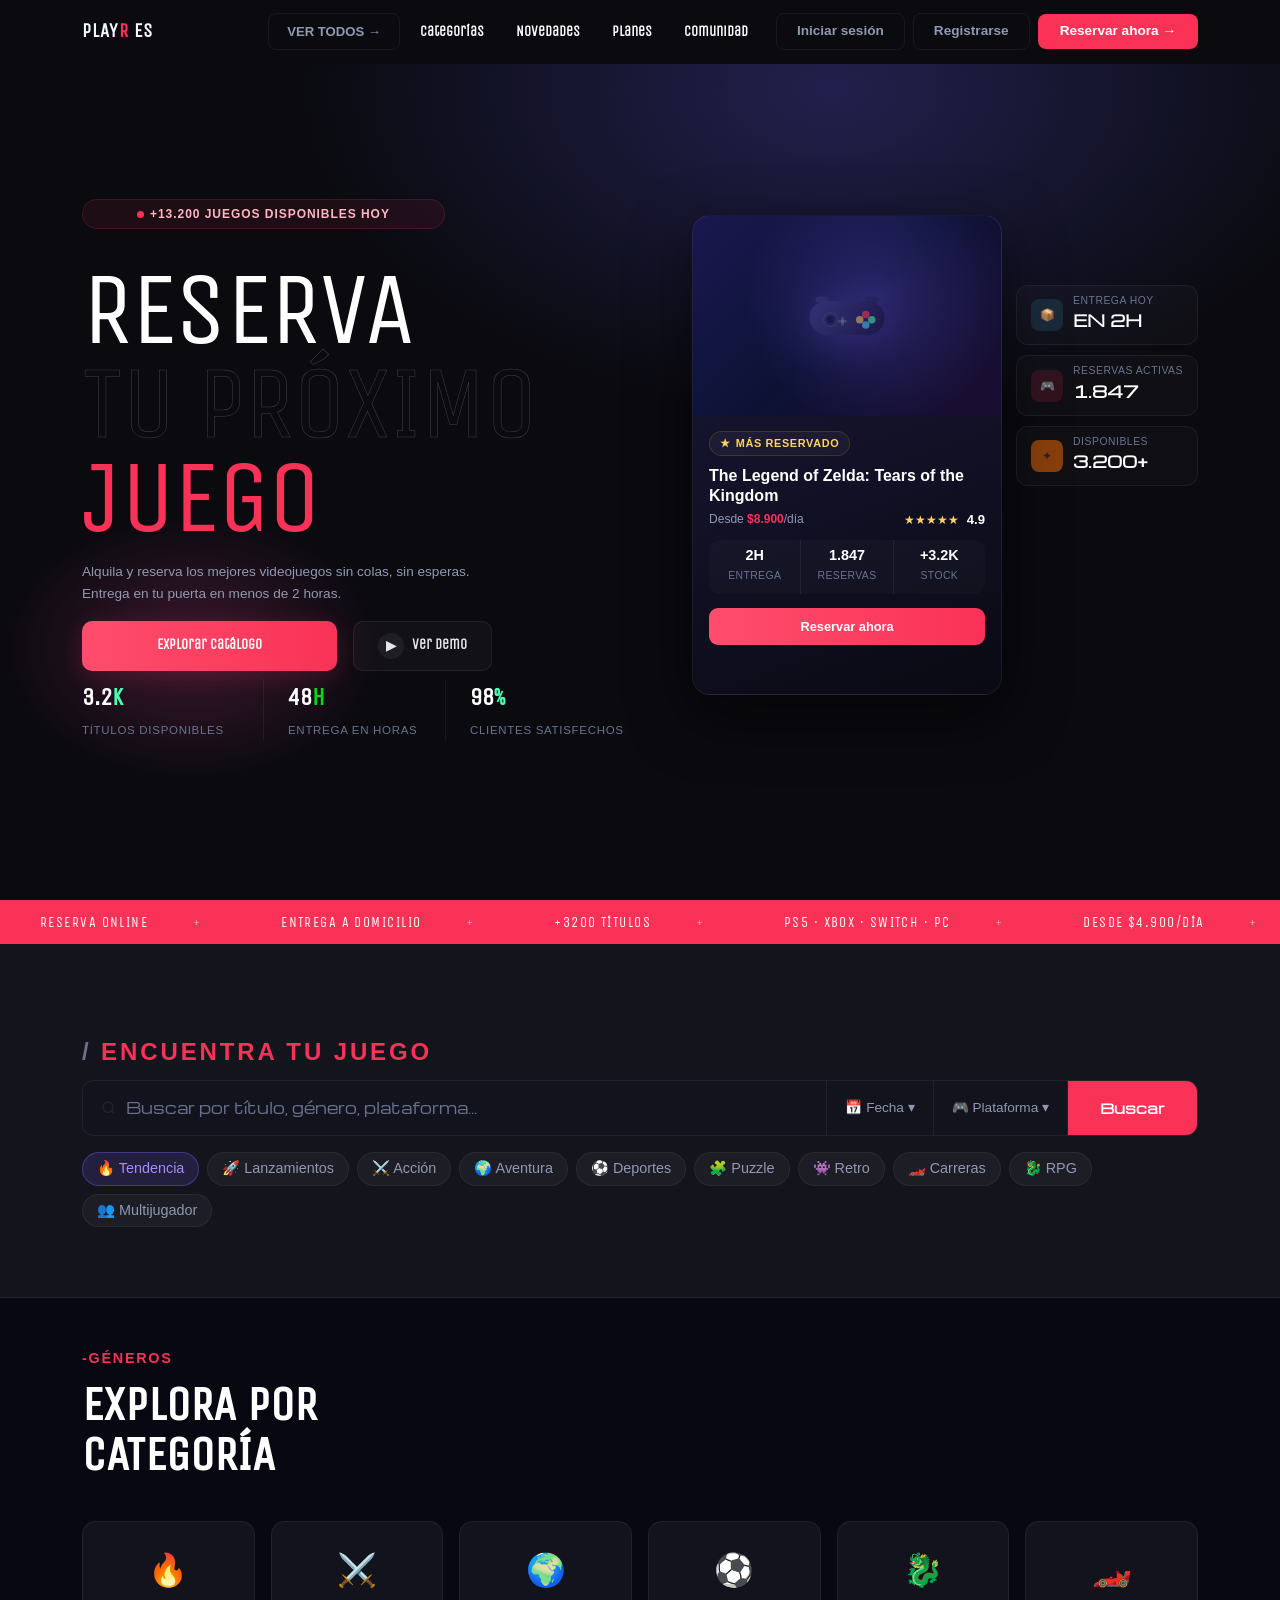
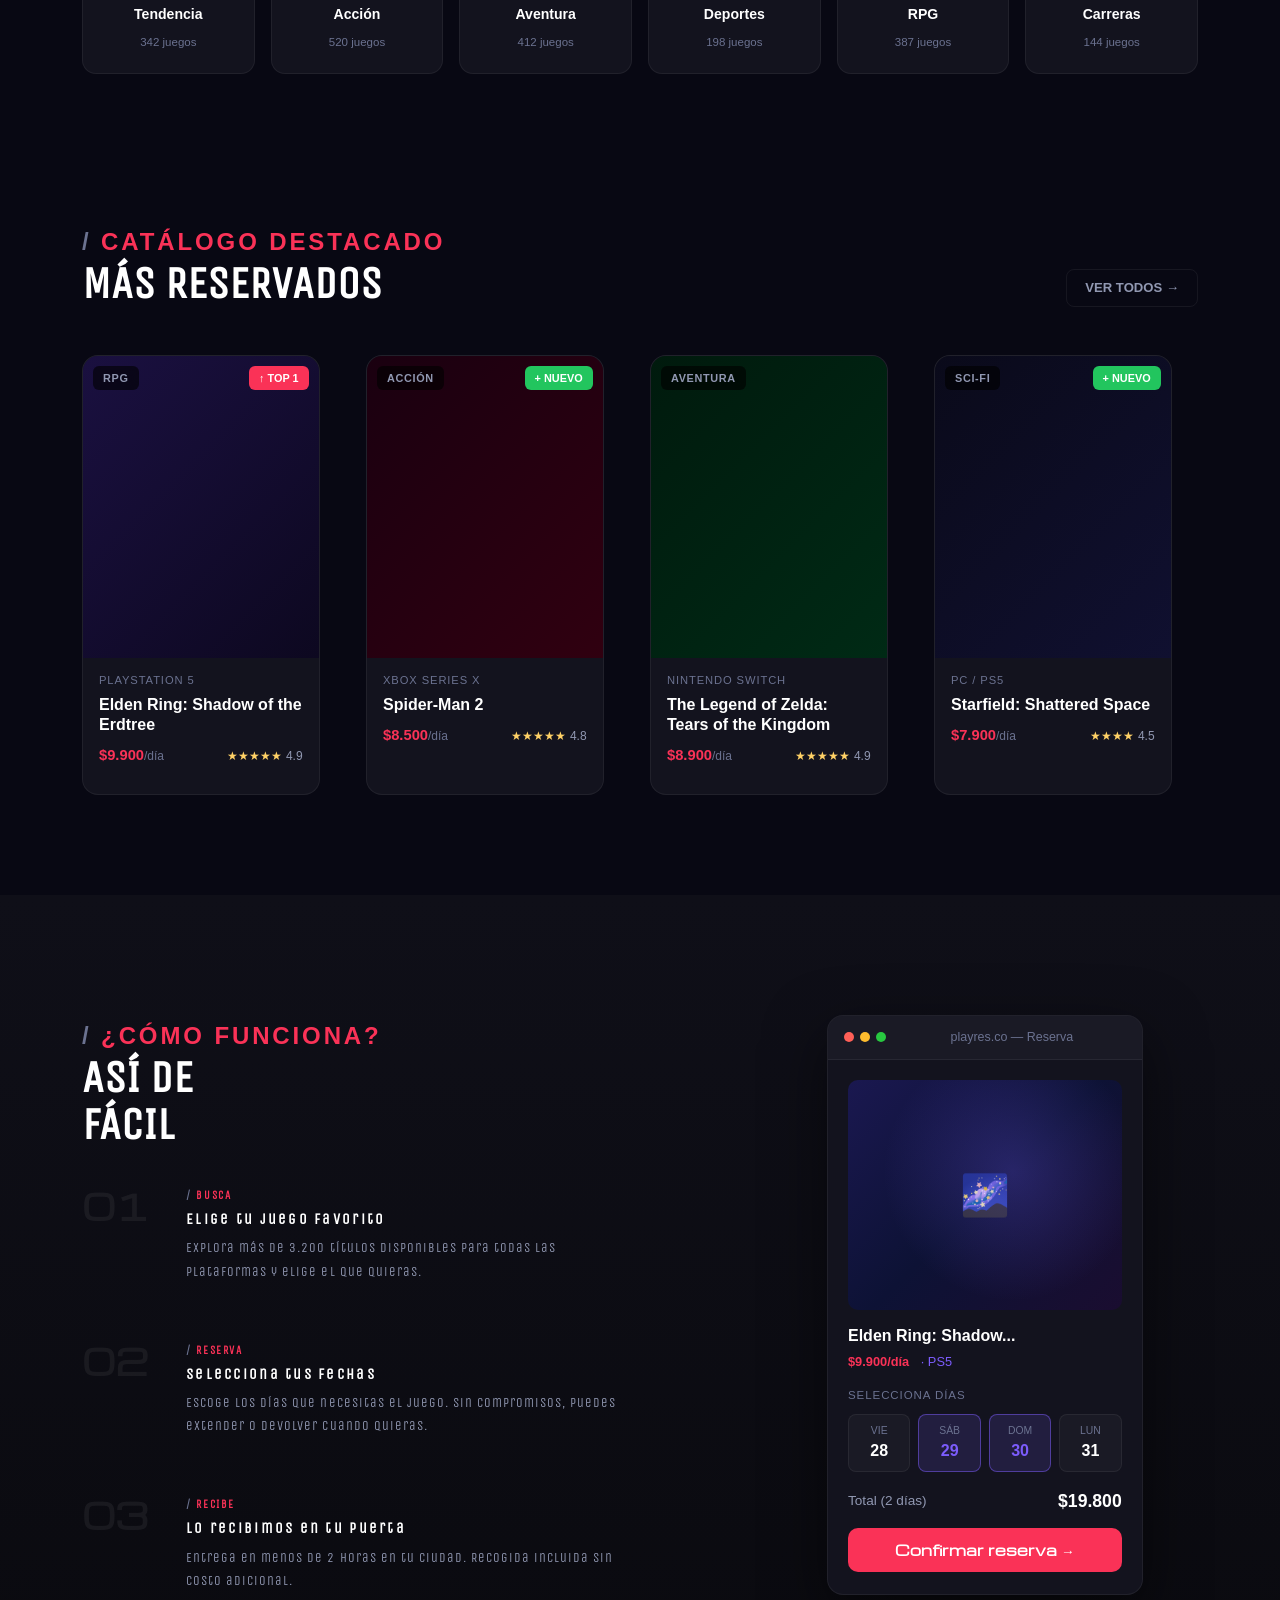
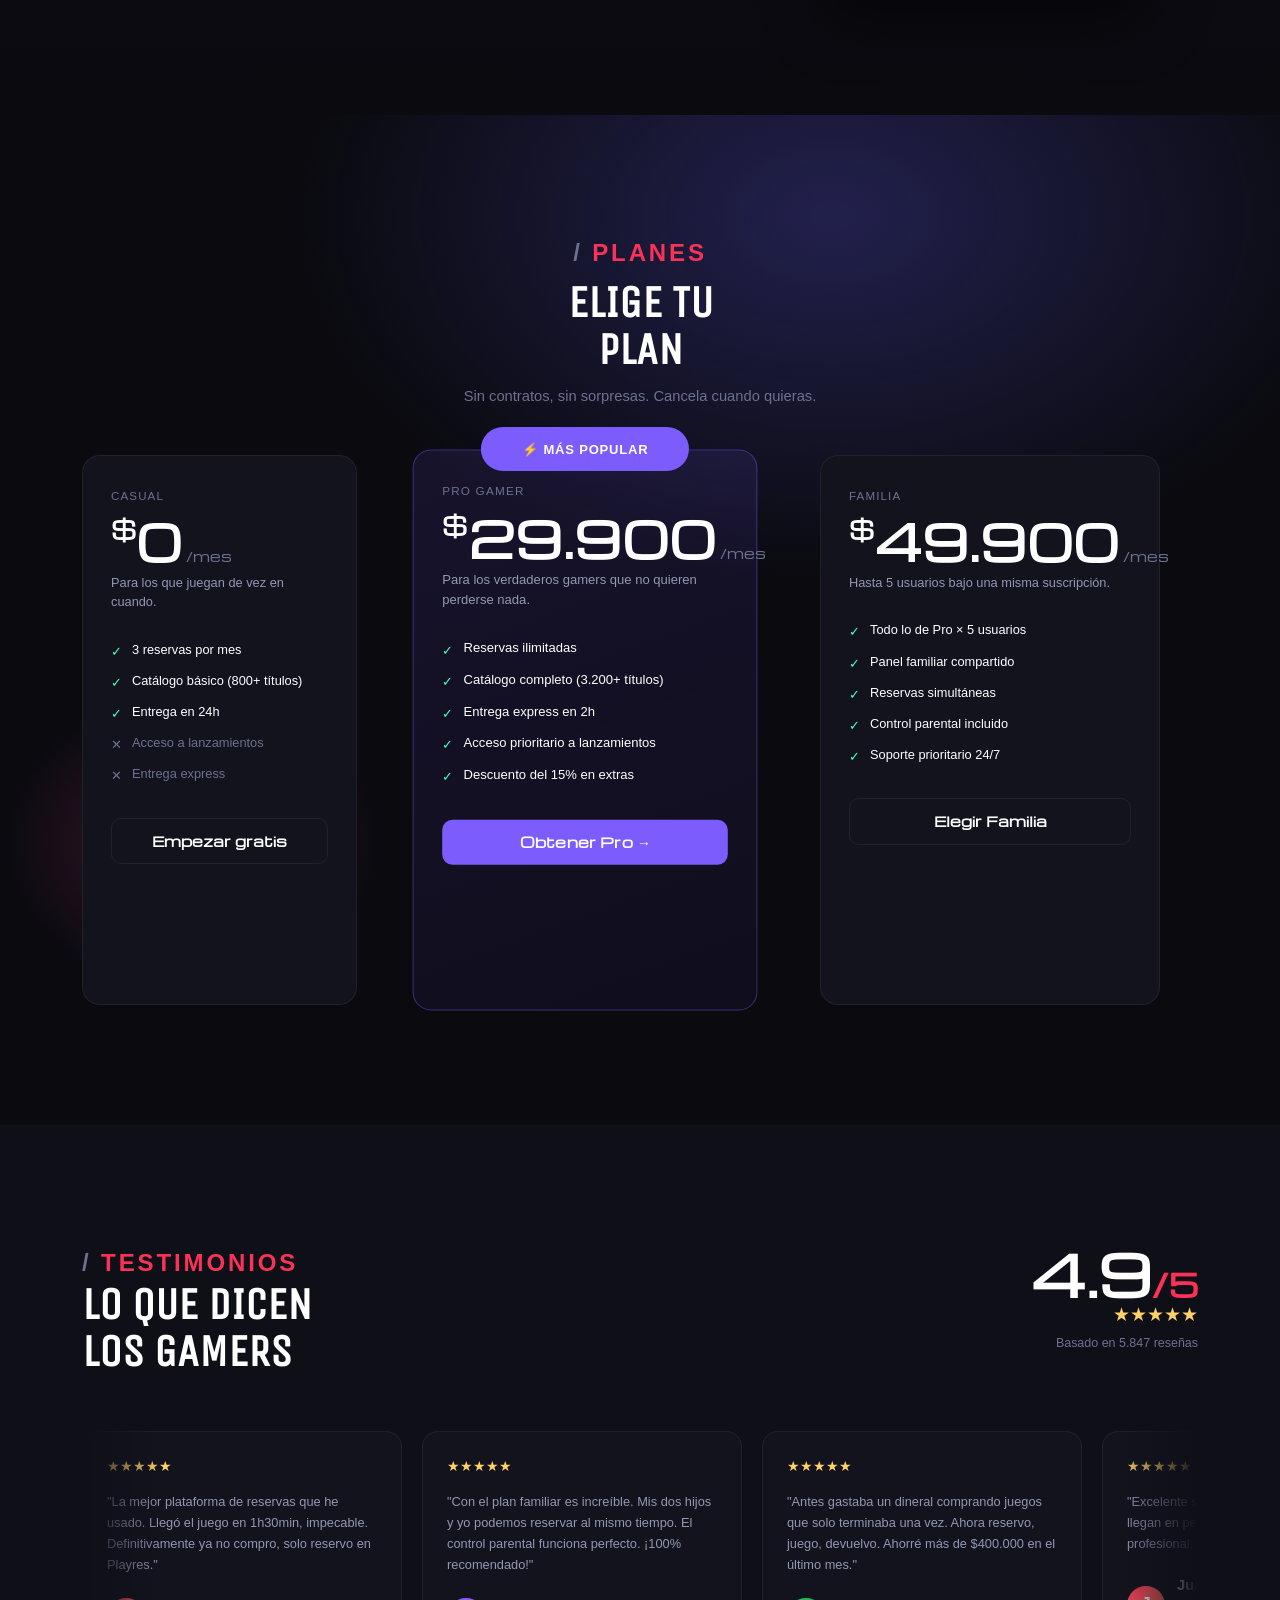
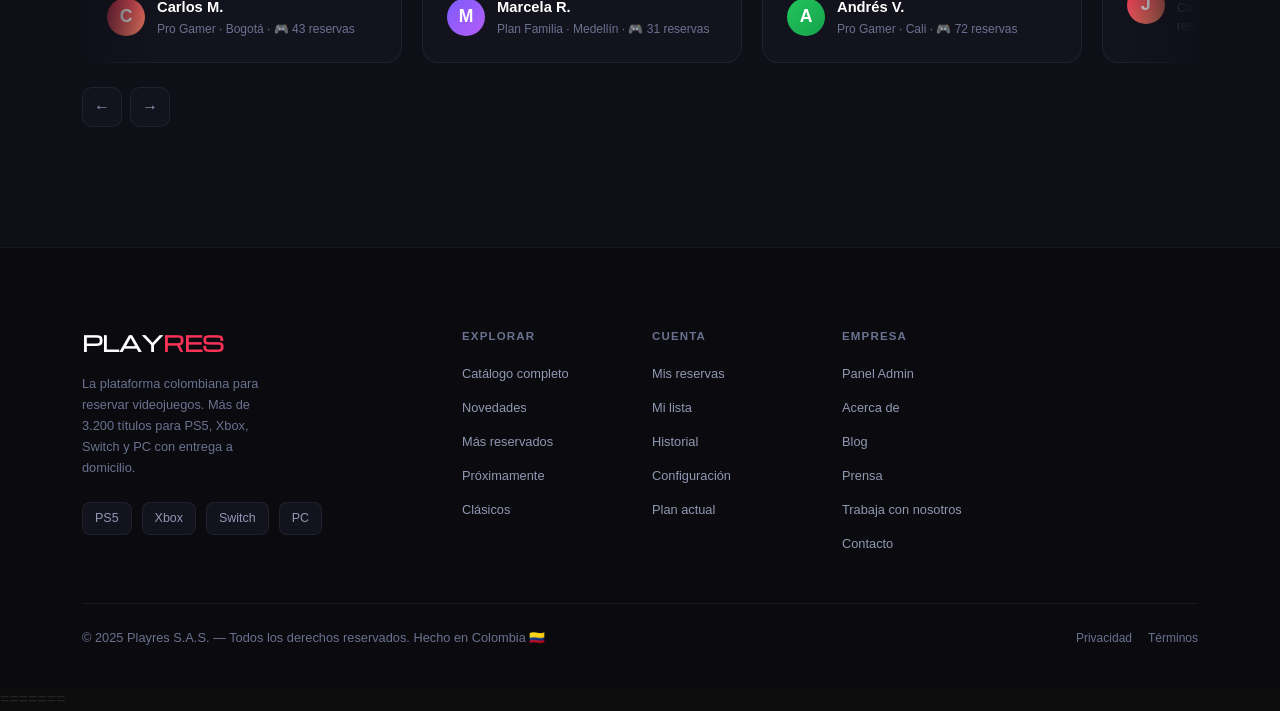
==== frontend/index.html @ a167efc5 "conflicts mark as resolve" ====
<!DOCTYPE html>
<html lang="es">
<head>
  <meta charset="UTF-8" />
  <meta name="viewport" content="width=device-width, initial-scale=1.0"/>
  <title>Playres — Reserva videojuegos a domicilio</title>
  <link href="https://fonts.googleapis.com/css2?family=Michroma&display=swap" rel="stylesheet">
  <link href="https://cdn.jsdelivr.net/npm/bootstrap@5.3.3/dist/css/bootstrap.min.css" rel="stylesheet">
  <link rel="stylesheet" href="css/styles.css">
  <link rel="stylesheet" href="js/app.js">
</head>
<body>

  <!-- NAVBAR -->
  <nav class="navbar navbar-expand-lg navbar-playres fixed-top">
    <div class="container-fluid container">
      <a class="navbar-brand fw-bold" href="#inicio" style="color: aliceblue;">PLAY<span style="color: var(--red);">R</span> <span style="color: aliceblue;">ES</span></a>

      <button class="navbar-toggler" type="button" data-bs-toggle="collapse" data-bs-target="#navbarNav" aria-controls="navbarNav" aria-expanded="false" aria-label="Toggle navigation">
        <span class="navbar-toggler-icon"></span>
      </button>

      <div class="collapse navbar-collapse" id="navbarNav">
        <ul class="navbar-nav ms-auto mb-2 mb-lg-0 gap-lg-2 align-items-center">

          <a href="catalogo.html" class="btn-ver">VER TODOS →</a>
          <li class="nav-item"><a class="nav-link" href="#categorias">Categorías</a></li>
          <li class="nav-item"><a class="nav-link" href="#catalogo">Novedades</a></li>
          <li class="nav-item"><a class="nav-link" href="#planes">Planes</a></li>
          <li class="nav-item"><a class="nav-link" href="#comunidad">Comunidad</a></li>
        </ul>

        <div class="d-flex align-items-center gap-2 ms-lg-3 mt-3 mt-lg-0">
    
    <div id="navAuthButtons" class="d-flex gap-2">
        <a href="#" class="btn btn-login btn-sm" data-bs-toggle="modal" data-bs-target="#loginModal">Iniciar sesión</a>
        <a href="#" class="btn btn-login btn-sm" data-bs-toggle="modal" data-bs-target="#registerModal">Registrarse</a>
    </div>

    <div id="navUserProfile" class="d-none d-flex align-items-center gap-3">
        <span id="userNameDisplay" class="fw-bold" style="color: aliceblue; font-size: 0.9rem;"></span>
        
        <div id="userAvatarInitials" class="rounded-circle d-flex justify-content-center align-items-center fw-bold" 
             style="width: 35px; height: 35px; font-size: 0.8rem; background-color: var(--red); color: white; cursor: pointer;"
             title="Cerrar sesión" onclick="cerrarSesion()">
        </div>
        
        <button class="btn btn-outline-light btn-sm ms-2" 
        style="font-size: 1.0rem; padding: 3px 11px; border-color: rgba(255, 255, 255, 0.852);" 
        onclick="cerrarSesion()"> SALIR </button>
    </div>

    <a href="#" class="btn btn-reservar btn-sm">Reservar ahora →</a>
</div>
      </div>
    </div>
  </nav>

  <!-- HERO -->
  <section class="hero-bg" id="inicio">
    <div class="container py-5">
      <div class="row align-items-center gy-5">

        <div class="col-lg-6">
          <span class="badge-top">+13.200 Juegos disponibles hoy</span>
          <h1 class="hero-title">
            <span class="line-1">RESERVA</span>
            <span class="line-2">TU PRÓXIMO</span>
            <span class="line-3">JUEGO</span>
          </h1>
          <p class="hero-sub">
            Alquila y reserva los mejores videojuegos sin colas, sin esperas.<br>
            Entrega en tu puerta en menos de 2 horas.
          </p>
          <div class="d-flex flex-wrap gap-3 mb-2">
            <a href="#explorar" class="btn-cta">Explorar catálogo</a>
            <a href="#como-funciona" class="btn-ghost">
              <span class="gi">▶</span> Ver demo
            </a>
          </div>
          <div class="row g-0 stats-row">
            <div class="col-4 stat-item">
              <p class="stat-num">3.2<span class="accent-red">K</span></p>
              <span class="stat-lbl">Títulos disponibles</span>
            </div>
            <div class="col-4 stat-item">
              <p class="stat-num">48<span class="accent-cyan">H</span></p>
              <span class="stat-lbl">Entrega en horas</span>
            </div>
            <div class="col-4 stat-item">
              <p class="stat-num">98<span class="accent-green">%</span></p>
              <span class="stat-lbl">Clientes satisfechos</span>
            </div>
          </div>
        </div>

        <div class="col-lg-6">
          <div class="hero-right">
            <div class="game-card-main">
              <div class="gc-img">
                <svg class="ctrl-svg" viewBox="0 0 120 80" fill="none" xmlns="http://www.w3.org/2000/svg">
                  <rect x="10" y="20" width="100" height="45" rx="22" fill="url(#cg)" opacity="0.9"/>
                  <circle cx="38" cy="45" r="9" fill="#2a2860" stroke="rgba(255,255,255,0.15)" stroke-width="1"/>
                  <circle cx="38" cy="45" r="5" fill="#1a1850"/>
                  <circle cx="85" cy="38" r="5" fill="#fa3257" opacity="0.7"/>
                  <circle cx="93" cy="45" r="5" fill="#4dffb4" opacity="0.6"/>
                  <circle cx="85" cy="52" r="5" fill="#4dd9ff" opacity="0.6"/>
                  <circle cx="77" cy="45" r="5" fill="#ffd166" opacity="0.6"/>
                  <rect x="52" y="41" width="4" height="12" rx="2" fill="rgba(255,255,255,0.15)"/>
                  <rect x="48" y="45" width="12" height="4" rx="2" fill="rgba(255,255,255,0.15)"/>
                  <rect x="18" y="14" width="18" height="8" rx="4" fill="url(#cg)" opacity="0.7"/>
                  <rect x="84" y="14" width="18" height="8" rx="4" fill="url(#cg)" opacity="0.7"/>
                  <defs>
                    <linearGradient id="cg" x1="10" y1="20" x2="110" y2="70" gradientUnits="userSpaceOnUse">
                      <stop offset="0%" stop-color="#3a3880"/>
                      <stop offset="100%" stop-color="#1a1640"/>
                    </linearGradient>
                  </defs>
                </svg>
              </div>

              <div class="gc-body">
                <div class="badge-res">Más reservado</div>
                <h3 class="game-title">The Legend of Zelda: Tears of the Kingdom</h3>
                <p class="game-price-row">Desde <strong>$8.900</strong>/día <span class="float-end stars">★★★★★ <span class="rating-value">4.9</span></span></p>

                <div class="game-metadata">
                  <div class="game-meta-item">
                    <span class="game-meta-value">2H</span>
                    <span class="game-meta-label">Entrega</span>
                  </div>
                  <div class="game-meta-item">
                    <span class="game-meta-value">1.847</span>
                    <span class="game-meta-label">Reservas</span>
                  </div>
                  <div class="game-meta-item">
                    <span class="game-meta-value">+3.2K</span>
                    <span class="game-meta-label">Stock</span>
                  </div>
                </div>
                <a href="product-detail.html" class="btn-res-card">Reservar ahora</a>

              </div>
            </div>
            <div class="side-stats d-none d-lg-flex">
              <div class="side-stat-card">
                <div class="side-stat-icon icon-cyan">📦</div>
                <div>
                  <span class="side-stat-label">Entrega hoy</span>
                  <span class="side-stat-value">EN 2H</span>
                </div>
              </div>
              <div class="side-stat-card">
                <div class="side-stat-icon icon-red">🎮</div>
                <div>
                  <span class="side-stat-label">Reservas activas</span>
                  <span class="side-stat-value">1.847</span>
                </div>
              </div>
              <div class="side-stat-card">
                <div class="side-stat-icon icon-green">✦</div>
                <div>
                  <span class="side-stat-label">Disponibles</span>
                  <span class="side-stat-value">3.200+</span>
                </div>
              </div>
            </div>
          </div>
        </div>

      </div>
    </div>
  </section>

  <!-- TICKER -->
  <div class="ticker-wrap" aria-hidden="true">
    <div class="ticker-track">
      <span class="ticker-item">Reserva Online <span class="ticker-dot">+</span></span>
      <span class="ticker-item">Entrega a Domicilio <span class="ticker-dot">+</span></span>
      <span class="ticker-item">+3200 Títulos <span class="ticker-dot">+</span></span>
      <span class="ticker-item">PS5 · Xbox · Switch · PC <span class="ticker-dot">+</span></span>
      <span class="ticker-item">Desde $4.900/día <span class="ticker-dot">+</span></span>
      <span class="ticker-item">Sin colas. Sin esperas <span class="ticker-dot">+</span></span>
      <span class="ticker-item">Entrega en 2H <span class="ticker-dot">+</span></span>
      <span class="ticker-item">Reserva Online <span class="ticker-dot">+</span></span>
      <span class="ticker-item">Entrega a Domicilio <span class="ticker-dot">+</span></span>
      <span class="ticker-item">+3200 Títulos <span class="ticker-dot">+</span></span>
      <span class="ticker-item">PS5 · Xbox · Switch · PC <span class="ticker-dot">+</span></span>
      <span class="ticker-item">Desde $4.900/día <span class="ticker-dot">+</span></span>
      <span class="ticker-item">Sin colas. Sin esperas <span class="ticker-dot">+</span></span>
      <span class="ticker-item">Entrega en 2H <span class="ticker-dot">+</span></span>
    </div>
  </div>

  <!-- SEARCH -->
  <section class="search-section" id="explorar">
    <div class="container">
      <div class="section-label">Encuentra tu juego</div>

      <div class="search-box">
        <div class="search-input-wrapper">
          <svg width="16" height="16" fill="none" viewBox="0 0 24 24" stroke="currentColor" stroke-width="2">
            <circle cx="11" cy="11" r="8"/><path d="m21 21-4.35-4.35"/>
          </svg>
          <input type="text" placeholder="Buscar por título, género, plataforma...">
        </div>
        <div class="search-filter">📅 Fecha ▾</div>
        <div class="search-filter">🎮 Plataforma ▾</div>
        <button class="btn-search">Buscar</button>
      </div>

      <div class="filter-tags">
        <span class="filter-tag active">🔥 Tendencia</span>
        <span class="filter-tag">🚀 Lanzamientos</span>
        <span class="filter-tag">⚔️ Acción</span>
        <span class="filter-tag">🌍 Aventura</span>
        <span class="filter-tag">⚽ Deportes</span>
        <span class="filter-tag">🧩 Puzzle</span>
        <span class="filter-tag">👾 Retro</span>
        <span class="filter-tag">🏎️ Carreras</span>
        <span class="filter-tag">🐉 RPG</span>
        <span class="filter-tag">👥 Multijugador</span>
      </div>
    </div>
  </section>

  <!-- CATEGORIES -->
  <section class="cat-section" id="categorias">
    <div class="container">

      <div class="section-label1">-Géneros</div>
      <h2 class="section-title1">EXPLORA POR<br>CATEGORÍA</h2>

      <div class="cat-grid">
        <a href="#" class="cat-card active"><span class="category-emoji">🔥</span><span class="category-name">Tendencia</span><span class="category-count">342 juegos</span></a>
        <a href="#" class="cat-card"><span class="category-emoji">⚔️</span><span class="category-name">Acción</span><span class="category-count">520 juegos</span></a>
        <a href="#" class="cat-card"><span class="category-emoji">🌍</span><span class="category-name">Aventura</span><span class="category-count">412 juegos</span></a>
        <a href="#" class="cat-card"><span class="category-emoji">⚽</span><span class="category-name">Deportes</span><span class="category-count">198 juegos</span></a>
        <a href="#" class="cat-card"><span class="category-emoji">🐉</span><span class="category-name">RPG</span><span class="category-count">387 juegos</span></a>
        <a href="#" class="cat-card"><span class="category-emoji">🏎️</span><span class="category-name">Carreras</span><span class="category-count">144 juegos</span></a>
      </div>
    </div>
  </section>

  <!-- CATÁLOGO -->
  <section class="catalog-section" id="catalogo">
    <div class="container">
      <div class="sec-hdr">
        <div>

          <span class="section-label">Catálogo destacado</span>
          <h2 class="section-title">MÁS RESERVADOS</h2>
        </div>
        <a href="catalogo.html" class="btn-ver">VER TODOS →</a>

      </div>
      <div class="games-grid">
        <div class="game-card">
          <div class="game-thumbnail game-thumb-purple">
            <div class="game-tags"><span class="game-tag">RPG</span><span class="game-tag-top">↑ TOP 1</span></div>
            <img class="game-cover" src="assests/elden-ring-shadow-of-the-erdtree-tag-page-cover-art.webp" alt="">
          </div>
          <div class="game-card-info">
            <div class="game-platform">PlayStation 5</div>
            <h3 class="game-title-catalog">Elden Ring: Shadow of the Erdtree</h3>
            <div class="game-bottom">
              <div class="game-price">$9.900<span>/día</span></div>
              <div><span class="game-stars">★★★★★</span><span class="game-rating">4.9</span></div>
            </div>
          </div>
        </div>
        <div class="game-card">
          <div class="game-thumbnail game-thumb-red">
            <div class="game-tags"><span class="game-tag">Acción</span><span class="game-tag-new">+ NUEVO</span></div>
            <img class="game-cover" src="assests/spiderman2.webp" alt="">
          </div>
          <div class="game-card-info">
            <div class="game-platform">Xbox Series X</div>
            <h3 class="game-title-catalog">Spider-Man 2</h3>
            <div class="game-bottom">
              <div class="game-price">$8.500<span>/día</span></div>
              <div><span class="game-stars">★★★★★</span><span class="game-rating">4.8</span></div>
            </div>
          </div>
        </div>
        <div class="game-card">
          <div class="game-thumbnail game-thumb-green">
            <div class="game-tags"><span class="game-tag">Aventura</span></div>
            <img class="game-cover" src="assests/zelda.webp" alt="">
          </div>
          <div class="game-card-info">
            <div class="game-platform">Nintendo Switch</div>
            <h3 class="game-title-catalog">The Legend of Zelda: Tears of the Kingdom</h3>
            <div class="game-bottom">
              <div class="game-price">$8.900<span>/día</span></div>
              <div><span class="game-stars">★★★★★</span><span class="game-rating">4.9</span></div>
            </div>
          </div>
        </div>
        <div class="game-card">
          <div class="game-thumbnail game-thumb-blue">
            <div class="game-tags"><span class="game-tag">Sci-Fi</span><span class="game-tag-new">+ NUEVO</span></div>
            <img class="game-cover" src="assests/starfield.webp" alt="">
          </div>
          <div class="game-card-info">
            <div class="game-platform">PC / PS5</div>
            <h3 class="game-title-catalog">Starfield: Shattered Space</h3>
            <div class="game-bottom">
              <div class="game-price">$7.900<span>/día</span></div>
              <div><span class="game-stars">★★★★</span><span class="game-rating">4.5</span></div>
            </div>
          </div>
        </div>
      </div>
    </div>
  </section>

  <!-- CÓMO FUNCIONA -->
  <section class="how-section" id="como-funciona">
    <div class="container">
      <div class="row align-items-center gy-5">
        <div class="col-lg-6">
          <span class="section-label">¿Cómo funciona?</span>
          <h2 class="section-title mb-4">ASÍ DE<br>FÁCIL</h2>
          <div class="how-steps">
            <div class="how-step">
              <div class="step-number">01</div>
              <div class="step-content">
                <div class="step-tag">Busca</div>
                <h3 class="step-title">Elige tu juego favorito</h3>
                <p class="step-description">Explora más de 3.200 títulos disponibles para todas las plataformas y elige el que quieras.</p>
              </div>
            </div>
            <div class="how-step">
              <div class="step-number">02</div>
              <div class="step-content">
                <div class="step-tag">Reserva</div>
                <h3 class="step-title">Selecciona tus fechas</h3>
                <p class="step-description">Escoge los días que necesitas el juego. Sin compromisos, puedes extender o devolver cuando quieras.</p>
              </div>
            </div>
            <div class="how-step">
              <div class="step-number">03</div>
              <div class="step-content">
                <div class="step-tag">Recibe</div>
                <h3 class="step-title">Lo recibimos en tu puerta</h3>
                <p class="step-description">Entrega en menos de 2 horas en tu ciudad. Recogida incluida sin costo adicional.</p>
              </div>
            </div>
          </div>
        </div>
        <div class="col-lg-5 offset-lg-1">
          <div class="browser-mock">
            <div class="browser-bar">
              <div class="browser-dots">
                <div class="browser-dot browser-dot-red"></div>
                <div class="browser-dot browser-dot-yellow"></div>
                <div class="browser-dot browser-dot-green"></div>
              </div>
              <div class="browser-url">playres.co — Reserva</div>
            </div>
            <div class="browser-body">
              <div class="mock-game-thumbnail">🌌</div>
              <div class="mock-game-name">Elden Ring: Shadow...</div>
              <div class="mock-game-price-platform"><strong>$9.900/día</strong><span class="platform-badge"> · PS5</span></div>
              <div class="mock-date-label">Selecciona días</div>
              <div class="mock-dates">
                <div class="mock-date-item"><span class="date-name">VIE</span><span class="date-day">28</span></div>
                <div class="mock-date-item selected"><span class="date-name">SÁB</span><span class="date-day">29</span></div>
                <div class="mock-date-item selected"><span class="date-name">DOM</span><span class="date-day">30</span></div>
                <div class="mock-date-item"><span class="date-name">LUN</span><span class="date-day">31</span></div>
              </div>
              <div class="mock-total">
                <span class="mock-total-label">Total (2 días)</span>
                <span class="mock-total-value">$19.800</span>
              </div>
              <button class="btn-cnf">Confirmar reserva →</button>
            </div>
          </div>
        </div>
      </div>
    </div>
  </section>

  <!-- PLANES -->
  <section class="pricing-section" id="planes">
    <div class="container">
      <span class="section-label d-inline-block mb-2">Planes</span>
      <h2 class="section-title">ELIGE TU<br>PLAN</h2>
      <p class="pricing-sub">Sin contratos, sin sorpresas. Cancela cuando quieras.</p>
      <div class="pgrid">
        <div class="pcard">
          <div class="pricing-tier">Casual</div>
          <div class="pricing-amount"><span class="currency-symbol">$</span><span class="amount">0</span><span class="period">/mes</span></div>
          <p class="pricing-description">Para los que juegan de vez en cuando.</p>
          <ul class="pricing-features">
            <li><span class="check-icon">✓</span> 3 reservas por mes</li>
            <li><span class="check-icon">✓</span> Catálogo básico (800+ títulos)</li>
            <li><span class="check-icon">✓</span> Entrega en 24h</li>
            <li class="off"><span class="x-icon">✕</span> Acceso a lanzamientos</li>
            <li class="off"><span class="x-icon">✕</span> Entrega express</li>
          </ul>
          <a href="#" class="pricing-button btn-pricing-ghost">Empezar gratis</a>
        </div>
        <div class="pcard feat">
          <div class="badge-pop">⚡ Más popular</div>
          <div class="pricing-tier">Pro Gamer</div>
          <div class="pricing-amount"><span class="currency-symbol">$</span><span class="amount">29.900</span><span class="period">/mes</span></div>
          <p class="pricing-description">Para los verdaderos gamers que no quieren perderse nada.</p>
          <ul class="pricing-features">
            <li><span class="check-icon">✓</span> Reservas ilimitadas</li>
            <li><span class="check-icon">✓</span> Catálogo completo (3.200+ títulos)</li>
            <li><span class="check-icon">✓</span> Entrega express en 2h</li>
            <li><span class="check-icon">✓</span> Acceso prioritario a lanzamientos</li>
            <li><span class="check-icon">✓</span> Descuento del 15% en extras</li>
          </ul>
          <a href="#" class="pricing-button btn-pricing-primary">Obtener Pro →</a>
        </div>
        <div class="pcard">
          <div class="pricing-tier">Familia</div>
          <div class="pricing-amount"><span class="currency-symbol">$</span><span class="amount">49.900</span><span class="period">/mes</span></div>
          <p class="pricing-description">Hasta 5 usuarios bajo una misma suscripción.</p>
          <ul class="pricing-features">
            <li><span class="check-icon">✓</span> Todo lo de Pro × 5 usuarios</li>
            <li><span class="check-icon">✓</span> Panel familiar compartido</li>
            <li><span class="check-icon">✓</span> Reservas simultáneas</li>
            <li><span class="check-icon">✓</span> Control parental incluido</li>
            <li><span class="check-icon">✓</span> Soporte prioritario 24/7</li>
          </ul>
          <a href="#" class="pricing-button btn-pricing-ghost">Elegir Familia</a>
        </div>
      </div>
    </div>
  </section>

  <!-- TESTIMONIOS -->
  <section class="test-section" id="comunidad">
    <div class="container">
      <div class="test-hdr">
        <div>
          <span class="section-label">Testimonios</span>
          <h2 class="section-title">LO QUE DICEN<br>LOS GAMERS</h2>
        </div>
        <div class="text-end">
          <div class="testimonial-score">4.9<span>/5</span></div>
          <div class="testimonial-stars">★★★★★</div>
          <div class="testimonial-count-text">Basado en 5.847 reseñas</div>
        </div>
      </div>

      <div class="testimonials-slider" id="testimonialsSlider">
        <div class="testimonials-track">
          <div class="testimonial-card">
            <div class="testimonial-stars-row">★★★★★</div>
            <p class="testimonial-quote">"La mejor plataforma de reservas que he usado. Llegó el juego en 1h30min, impecable. Definitivamente ya no compro, solo reservo en Playres."</p>
            <div class="testimonial-author">
              <div class="testimonial-avatar avatar-gradient-red">C</div>
              <div><div class="testimonial-name">Carlos M.</div><div class="testimonial-meta">Pro Gamer · Bogotá · 🎮 43 reservas</div></div>
            </div>
          </div>
          <div class="testimonial-card">
            <div class="testimonial-stars-row">★★★★★</div>
            <p class="testimonial-quote">"Con el plan familiar es increíble. Mis dos hijos y yo podemos reservar al mismo tiempo. El control parental funciona perfecto. ¡100% recomendado!"</p>
            <div class="testimonial-author">
              <div class="testimonial-avatar avatar-gradient-purple">M</div>
              <div><div class="testimonial-name">Marcela R.</div><div class="testimonial-meta">Plan Familia · Medellín · 🎮 31 reservas</div></div>
            </div>
          </div>
          <div class="testimonial-card">
            <div class="testimonial-stars-row">★★★★★</div>
            <p class="testimonial-quote">"Antes gastaba un dineral comprando juegos que solo terminaba una vez. Ahora reservo, juego, devuelvo. Ahorré más de $400.000 en el último mes."</p>
            <div class="testimonial-author">
              <div class="testimonial-avatar avatar-gradient-green">A</div>
              <div><div class="testimonial-name">Andrés V.</div><div class="testimonial-meta">Pro Gamer · Cali · 🎮 72 reservas</div></div>
            </div>
          </div>
          <div class="testimonial-card">
            <div class="testimonial-stars-row">★★★★★</div>
            <p class="testimonial-quote">"Excelente servicio, muy rápido. Los juegos llegan en perfecto estado y el empaque es profesional. Muy satisfecho con la experiencia."</p>
            <div class="testimonial-author">
              <div class="testimonial-avatar avatar-gradient-red">J</div>
              <div><div class="testimonial-name">Juan P.</div><div class="testimonial-meta">Casual Gamer · Barranquilla · 🎮 18 reservas</div></div>
            </div>
          </div>
          <div class="testimonial-card">
            <div class="testimonial-stars-row">★★★★★</div>
            <p class="testimonial-quote">"La mejor decisión que tomé. Juego tantos títulos como quiero sin gastar una fortuna. El equipo de soporte es muy atento."</p>
            <div class="testimonial-author">
              <div class="testimonial-avatar avatar-gradient-purple">L</div>
              <div><div class="testimonial-name">Laura G.</div><div class="testimonial-meta">Pro Gamer · Cartagena · 🎮 56 reservas</div></div>
            </div>
          </div>
          <div class="testimonial-card">
            <div class="testimonial-stars-row">★★★★★</div>
            <p class="testimonial-quote">"Definitivamente recomendado. Los precios son justos y la calidad del servicio no tiene comparación con otras plataformas similares."</p>
            <div class="testimonial-author">
              <div class="testimonial-avatar avatar-gradient-green">R</div>
              <div><div class="testimonial-name">Roberto S.</div><div class="testimonial-meta">Pro Gamer · Santa Marta · 🎮 89 reservas</div></div>
            </div>
          </div>
        </div>
      </div>


      <!-- Botones de navegación del carrusel -->
      <div class="testimonials-controls">
        <button class="testimonials-btn prev" id="prevBtn">←</button>
        <button class="testimonials-btn next" id="nextBtn">→</button>
      </div>
    </div>

  </section>

  
  <footer class="footer">
    <div class="container">
      <div class="row gy-4">
        <div class="col-lg-3 col-md-6">
          <div class="footer-logo">PLAY<span>RES</span></div>
          <p class="footer-description">La plataforma colombiana para reservar videojuegos. Más de 3.200 títulos para PS5, Xbox, Switch y PC con entrega a domicilio.</p>
          <div class="footer-platforms">
            <span class="footer-platform-badge">PS5</span>
            <span class="footer-platform-badge">Xbox</span>
            <span class="footer-platform-badge">Switch</span>
            <span class="footer-platform-badge">PC</span>
          </div>
        </div>
        <div class="col-lg-2 col-md-6 offset-lg-1">
          <div class="footer-category-title">Explorar</div>
          <ul class="footer-links">
            <li><a href="#">Catálogo completo</a></li>
            <li><a href="#">Novedades</a></li>
            <li><a href="#">Más reservados</a></li>
            <li><a href="#">Próximamente</a></li>
            <li><a href="#">Clásicos</a></li>
          </ul>
        </div>
        <div class="col-lg-2 col-md-6">
          <div class="footer-category-title">Cuenta</div>
          <ul class="footer-links">
            <li><a href="#">Mis reservas</a></li>
            <li><a href="#">Mi lista</a></li>
            <li><a href="#">Historial</a></li>
            <li><a href="#">Configuración</a></li>
            <li><a href="#">Plan actual</a></li>
          </ul>
        </div>
        <div class="col-lg-2 col-md-6">
          <div class="footer-category-title">Empresa</div>
          <ul class="footer-links">
            <li><a href="admin.html"> Panel Admin</a></li>
            <li><a href="#">Acerca de</a></li>
            <li><a href="#">Blog</a></li>
            <li><a href="#">Prensa</a></li>
            <li><a href="#">Trabaja con nosotros</a></li>
            <li><a href="#">Contacto</a></li>
          </ul>
        </div>
      </div>
      <div class="footer-bottom">
        <span class="footer-copyright">© 2025 Playres S.A.S. — Todos los derechos reservados. Hecho en Colombia 🇨🇴</span>
        <div class="footer-bottom-links">
          <a href="#">Privacidad</a>
          <a href="#">Términos</a>
        </div>
      </div>
    </div>
  </footer>

  <!-- Bootstrap JS -->
  <script src="https://cdn.jsdelivr.net/npm/bootstrap@5.3.3/dist/js/bootstrap.bundle.min.js"></script>


=======
  <!-- MODAL REGISTRO -->
<div class="modal fade" id="registerModal" tabindex="-1">
  <div class="modal-dialog">
    <div class="modal-content">

      <div class="modal-header">
        <h5 class="modal-title">Crear cuenta</h5>
        <button type="button" class="btn-close" data-bs-dismiss="modal"></button>
      </div>

      <div class="modal-body">
        <div id="successMessage" class="alert alert-success d-none">Cuenta creada correctamente 🎉
       </div>
        <form id="registerForm">

          <div class="mb-3">
            <label class="form-label">Nombre</label>
            <input type="text" class="form-control" id="regNombre">
            <div class="invalid-feedback">Ingresa un nombre válido.</div>
          </div>

          <div class="mb-3">
            <label class="form-label">Apellido</label>
            <input type="text" class="form-control" id="regApellido">
            <div class="invalid-feedback">Ingresa un apellido válido.</div>
          </div>

          <div class="mb-3">
            <label class="form-label">Correo electrónico</label>
            <input type="email" class="form-control" id="regEmail">
            <div class="invalid-feedback">Correo inválido.</div>
          </div>

          <div class="mb-3">
            <label class="form-label">Contraseña</label>
            <input type="password" class="form-control" id="regPassword">
            <div class="invalid-feedback">
              La contraseña debe tener mínimo 6 caracteres.
            </div>
          </div>

          <button type="submit" class="btn btn-primary w-100">
            Crear cuenta
          </button>

        </form>
      </div>

    </div>
  </div>
</div>

<!-- MODAL LOGIN -->
<div class="modal fade" id="loginModal" tabindex="-1">
  <div class="modal-dialog">
    <div class="modal-content">

      <div class="modal-header">
        <h5 class="modal-title">Iniciar sesión</h5>
        <button type="button" class="btn-close" data-bs-dismiss="modal"></button>
      </div>

      <div class="modal-body">

        <div id="loginError" class="alert alert-danger d-none">
          Correo o contraseña incorrectos.
        </div>

        <form id="loginForm">

          <div class="mb-3">
            <label class="form-label">Correo electrónico</label>
            <input type="email" class="form-control" id="loginEmail">
          </div>

          <div class="mb-3">
            <label class="form-label">Contraseña</label>
            <input type="password" class="form-control" id="loginPassword">
          </div>

          <button type="submit" class="btn btn-primary w-100">
            Entrar
          </button>

        </form>

      </div>

    </div>
  </div>
</div>
  <script src="js/app.js"></script>
  <script src="js/juegos.js"></script>

</body>
</html>
---- frontend/css/styles.css ----
@import url('https://fonts.googleapis.com/css2?family=Unica+One&display=swap');
/* ════════════════════════════════════════════════════════════
   1. VARIABLES GLOBALES
   ════════════════════════════════════════════════════════════ */

:root {
  /* Colores principales */
  --red:        #fa3257;        /* Rojo - CTAs, badges, acentos */
  --red-dark:   #e02045;        /* Rojo oscuro - hover effects */
  --purple:     #7c5cfc;        /* Púrpura - planes premium */
  --purple-dark:#6040e0;        /* Púrpura oscuro - hover */

  /* Fondos - escala de oscuridad */
  --bg:         #0a0a0f;        /* Fondo principal (muy oscuro) */
  --bg2:        #0f0f18;        /* Fondo secundario */
  --bg3:        #13131e;        /* Fondo terciario (componentes) */

  /* Texto y bordes */
  --border:     rgba(255,255,255,0.06);  /* Bordes sutiles */
  --text:       #e6e6ea;        /* Texto principal */
  --muted:      #6b7290;        /* Texto débil */
  --muted2:     #9198b2;        /* Texto medio */

  /* Colores secundarios */
  --accent-cyan:  #4dd9ff;
  --accent-green: #4dffb4;
  --accent-gold:  #ffd166;
}

/* ════════════════════════════════════════════════════════════
   2. RESET Y ESTILOS BASE
   ════════════════════════════════════════════════════════════ */

*, *::before, *::after {
  box-sizing: border-box;
}

html {
  scroll-behavior: smooth;
}

body {
  margin: 0; padding: 0; background-color: #0d0d0d; font-family: 'Poppins', sans-serif;
}

/* ════════════════════════════════════════════════════════════
   3. UTILIDADES - Clases reutilizables
   ════════════════════════════════════════════════════════════ */

.unica-one-regular {
  font-family: "Unica One", sans-serif;
  font-weight: 400;
  font-style: max;
}


/* Secciones full page */ 
.section-full {   
  width: 100%; 
  min-height: 100vh; 
  padding: 0; 
  display: flex; align-items: center; justify-content: center; }
.section-label {
  font-size: 1.5rem;
  letter-spacing: 0.12em;
  text-transform: uppercase;
  color: var(--red);
  font-weight: 600;
  margin-bottom: 10px;
}

.section-label::before {
  content: '/ ';
  color: var(--muted);
}

.section-title {
  font-family: "Unica One", sans-serif;
  font-size: clamp(2rem, 4vw, 2.8rem);
  font-weight: 900;
  text-transform: uppercase;
  color: #fff;
  line-height: 1.05;
  margin: 0;
}

/* ════════════════════════════════════════════════════════════
   4. NAVBAR - Navegación fija superior
   ════════════════════════════════════════════════════════════ */

.navbar-playres {
  background-color: #0a0a0f !important;
  backdrop-filter: blur(0px);
  padding: 12px 0;
  border-bottom: 1px solid transparent;
  transition: background-color 0.3s ease, border-color 0.3s ease, backdrop-filter 0.3s ease;
}

.navbar-playres.scrolled {
  background-color: rgba(10, 10, 15, 0.95) !important;
  backdrop-filter: blur(12px);
  border-bottom: 1px solid var(--border);
}

.navbar-brand {
  font-family: "Unica One", sans-serif;
  font-size: 1.2rem;
  letter-spacing: 1px;
}

.navbar-playres .nav-link {
  color: #fff !important;
  font-size: 0.88rem;
  padding: 6px 12px !important;
  transition: color .2s;
  font-family: "Unica One", sans-serif;
  font-weight: 600;
}

.navbar-playres .nav-link:hover {
  color: #fff !important;
}

.btn-login {
  border: 1px solid var(--border) !important;
  color: var(--muted2) !important;
  padding: 7px 20px !important;
  font-size: 0.85rem;
  font-weight: 600;
  border-radius: 8px;
  transition: all .2s;
}

.btn-login:hover {
  background: rgba(255,255,255,0.05) !important;
  color: #fff !important;
}

.btn-reservar {
  background: var(--red) !important;
  border: none !important;
  color: #fff !important;
  padding: 7px 22px !important;
  font-size: 0.85rem;
  font-weight: 700;
  border-radius: 8px;
  transition: all .2s;
}

.btn-reservar:hover {
  background: var(--red-dark) !important;
  transform: translateY(-1px);
}

/* ════════════════════════════════════════════════════════════
   5. TICKER BANNER - Barra roja scrolling inferior a navbar
   ════════════════════════════════════════════════════════════ */

.ticker-wrap {
  background: var(--red);
  overflow: hidden;
  white-space: nowrap;
  padding: 10px 0;
}

.ticker-track {
  display: inline-flex;
  animation: ticker 28s linear infinite;
}

.ticker-item {
  font-family: "Unica One", sans-serif;
  font-size: 0.9rem;
  letter-spacing: 0.1em;
  text-transform: uppercase;
  padding: 0 2.5rem;
  color: #ffffff;
}

.ticker-dot {
  color: rgba(255,255,255,0.5);
  margin-left: 2.5rem;
}

@keyframes ticker {
  from { transform: translateX(0); }
  to { transform: translateX(-50%); }
}

/* ════════════════════════════════════════════════════════════
   6. HERO SECTION - Sección principal de bienvenida
   ════════════════════════════════════════════════════════════ */

.hero-bg {
  min-height: 100vh;
  background-color: var(--bg);
  background-image:
    radial-gradient(ellipse 70% 60% at 65% 10%, rgba(46,44,110,0.65) 0%, transparent 60%),
    radial-gradient(ellipse 30% 30% at 15% 72%, rgba(236,72,153,0.22) 0%, transparent 50%);
  padding-top: 10px;
  display: flex;
  align-items: center;
}

/* Badge superior - "+13.200 Juegos" */
.badge-top {
  display: inline-flex;
  align-items: center;
  gap: 6px;
  background: rgba(250,50,87,0.08);
  border: 1px solid rgba(250,50,87,0.18);
  color: #ffb6c2;
  padding: 5px 54px;
  border-radius: 999px;
  font-size: 0.75rem;
  letter-spacing: 0.08em;
  text-transform: uppercase;
  font-weight: 600;
  margin-bottom: 50px;
  margin-top: 30px;
}

.badge-top::before {
  content: '';
  width: 7px;
  height: 7px;
  border-radius: 50%;
  background: var(--red);
  display: inline-block;
}

h1.hero-title{
  line-height: 0.6;
  margin-bottom: 25px;
}

/* Título principal del hero */
.hero-title {
  font-family: "Unica One", sans-serif;
  font-size: clamp(2.8rem, 6vw, 4.2rem);
  line-break: 1px;
  letter-spacing: -1.5px;
  margin: 0 0 0.8rem;
  text-transform: uppercase;
}

.hero-title .line-1 {
  color: #fff;
  display: block;
  font-size: 6.5rem;
}

.hero-title .line-2 {
  color: rgba(255,255,255,0.3);
  display: block;
  color:transparent;
 -webkit-text-stroke: 0.5px #434445;
  line-height: 1.2;
  font-size: 6.5rem;

}

.hero-title .line-3 {
  color: var(--red);
  display: block;
  font-size: 6.5rem;
}

/* Subtítulo del hero */
.hero-sub {
  color: var(--muted2);
  font-size: 0.85rem;
  line-height: 1.6;
  max-width: 110ch;
  margin-top: 2rem;
}

/* Botón CTA principal - gradiente rojo */
.btn-cta {
  background: linear-gradient(90deg, #ff4d6d, var(--red));
  color: #fff;
  padding: 11px 75px;
  border-radius: 10px;
  border: none;
  font-weight: 700;
  font-size: 0.85rem;
  text-decoration: none;
  display: inline-flex;
  align-items: center;
  transition: all .12s;
  box-shadow: 0 6px 24px rgba(250,51,89,0.18);
  font-family: "Unica One", sans-serif;
}

.btn-cta:hover {
  transform: translateY(-2px);
  box-shadow: 0 10px 32px rgba(250,51,89,0.28);
  color: #fff;
  font-family: "Unica One", sans-serif;
}

/* Botón ghost - transparente con borde */
.btn-ghost {
  background: rgba(255,255,255,0.03);
  color: var(--text);
  padding: 11px 24px;
  border-radius: 10px;
  border: 1px solid rgba(255,255,255,0.07);
  font-weight: 600;
  font-size: 0.85rem;
  text-decoration: none;
  display: inline-flex;
  align-items: center;
  gap: 8px;
  transition: all .15s;
  font-family: "Unica One", sans-serif;
  
}

.btn-ghost .gi {
  width: 26px;
  height: 26px;
  border-radius: 50%;
  background: rgba(255,255,255,0.06);
  display: flex;
  align-items: center;
  justify-content: center;
  font-size: 0.8rem;
}

.btn-ghost:hover {
  background: rgba(255,255,255,0.06);
  color: #fff;
  transform: translateY(-2px);
}
_____________________________________________________
/* Estadisticas abajo del Navbar*/
.stats-row {
  display: flex;
  gap: 0;
  margin-top: 3rem;
 
}


.stat-item:not(:last-child) {
  border-right: 1px solid var(--border);
}

.stat-item:not(:first-child) {
  padding-left: 1.5rem;
}

.stat-num {
  font-size: 1.5rem;
  font-weight: 800;
  color: #fff;
  margin: 0 0 2px;
  font-family: "Unica One", sans-serif;
}

.stat-num .accent-red { color: var(--accent-green); }       
.stat-num .accent-cyan { color: #0dd424; }          
.stat-num .accent-green { color: #4dffb4; }          

.stat-lbl {
  color: var(--muted);
  font-size: 0.72rem;
  letter-spacing: 0.06em;
  text-transform: uppercase;
}

/* Columna derecha del hero - tarjeta de juego destacado */
.hero-right {
  position: relative;
  display: flex;
  align-items: flex-start;
  justify-content: flex-end;
  gap: 14px;
}

/* Tarjeta principal de juego de navbar principal */
.game-card-main {
  background: linear-gradient(160deg, rgba(30,28,70,0.85), rgba(10,10,20,0.9));
  border: 1px solid var(--border);
  border-radius: 18px;
  overflow: hidden;
  width: 310px;
  height: 480px;
  flex-shrink: 0;
  box-shadow: 0 20px 60px rgba(0,0,0,0.5);
  position: relative;

}

.gc-img {
  width: 100%;
  height: 200px;
  background: linear-gradient(135deg, #1a1850, #0d1235, #1a0d30);
  display: flex;
  align-items: center;
  justify-content: center;
  position: relative;
  overflow: hidden;
}

.gc-img::before {
  content: '';
  position: absolute;
  inset: 0;
  background: radial-gradient(circle at 60% 40%, rgba(100,80,220,0.3), transparent 60%);
}

.ctrl-svg {
  width: 90px;
  opacity: 0.85;
  position: relative;
  z-index: 1;
  filter: drop-shadow(0 4px 20px rgba(100,80,220,0.4));
}

.gc-body {
  padding: 14px 16px 16px;
}

/* Badge "Más reservado" */
.badge-res {
  display: inline-flex;
  align-items: center;
  gap: 5px;
  background: rgba(255,255,255,0.04);
  border: 1px solid rgba(255,200,0,0.15);
  color: #ffd166;
  padding: 3px 10px;
  border-radius: 999px;
  font-size: 0.68rem;
  letter-spacing: 0.06em;
  text-transform: uppercase;
  font-weight: 700;
  margin-bottom: 10px;
}

.badge-res::before {
  content: '★';
  color: #ffd166;
  font-size: 0.7rem;
}

/* Clases descriptivas para tarjeta de juego */
.game-title { font-size: 1rem; font-weight: 800; color: #fff; margin: 0 0 4px; line-height: 1.25; }
.game-price-row { font-size: 0.75rem; color: var(--muted2); margin-bottom: 12px; }
.game-price-row strong { color: var(--red); }

.game-metadata { display: flex; margin-bottom: 14px; background: rgba(255,255,255,0.02); border-radius: 10px; overflow: hidden; }
.game-meta-item { flex: 1; padding: 8px 6px; text-align: center; border-right: 1px solid var(--border); }
.game-meta-item:last-child { border-right: none; }
.game-meta-value { font-size: 0.9rem; font-weight: 800; color: #fff; display: block; line-height: 1; }
.game-meta-label { font-size: 0.65rem; color: var(--muted); text-transform: uppercase; letter-spacing: 0.04em; }

.stars { color: #ffd166; font-size: 0.78rem; }
.rating-value { color: #fff; font-weight: 700; font-size: 0.82rem; margin-left: 4px; }

.btn-res-card {
  display: block;
  width: 100%;
  background: linear-gradient(90deg, #ff4d6d, var(--red));
  color: #fff;
  padding: 9px 14px;
  border-radius: 9px;
  text-align: center;
  font-weight: 700;
  font-size: 0.8rem;
  border: none;
  text-decoration: none;
  transition: all .12s;
}

.btn-res-card:hover {
  transform: translateY(-2px);
  box-shadow: 0 6px 20px rgba(250,51,89,0.28);
  color: #fff;
}

/* Cards de estadísticas laterales de esa tarjeta Zelda*/
.side-stats {
  display: flex;
  flex-direction: column;
  gap: 10px;
  padding-top: 70px;
}

.side-stat-card {
  background: rgba(255,255,255,0.025);
  border: 1px solid var(--border);
  border-radius: 12px;
  padding: 10px 14px;
  min-width: 130px;
  display: flex;
  align-items: center;
  gap: 10px;
}

.side-stat-icon {
  width: 32px;
  height: 32px;
  border-radius: 8px;
  display: flex;
  align-items: center;
  justify-content: center;
  font-size: 0.75rem;
  flex-shrink: 0;
}

.icon-red { background: rgba(250,50,87,0.15); }
.icon-cyan { background: rgba(77,217,255,0.12); }
.icon-green { background: rgba(142, 66, 12, 0.96); }

.side-stat-label { font-size: 0.65rem; color: var(--muted); text-transform: uppercase; letter-spacing: 0.05em; display: block; line-height: 1; margin-bottom: 2px; }
.side-stat-value { font-size: 1rem; font-weight: 800; color: #fff; font-family: "Michroma", sans-serif; }

/* ════════════════════════════════════════════════════════════
   7. SEARCH SECTION - Sección de búsqueda y filtros
   ════════════════════════════════════════════════════════════ */

.search-section {
  background: #14141d;
  padding: 90px 0 70px;
  border-bottom: 1px solid var(--border);
  font-size: 2rem;
}


.search-box {
  display: flex;
  align-items: center;
  background: var(--bg3);
  border: 1px solid var(--border);
  border-radius: 12px;
  overflow: hidden;
}

.search-input-wrapper {
  flex: 1;
  display: flex;
  align-items: center;
  padding: 0 18px;
  gap: 10px;
  border-right: 1px solid var(--border);
}

.search-input-wrapper input {
  background: transparent;
  border: none;
  outline: none;
  color: #fff;
  font-size: 0.92rem;
  width: 100%;
  padding: 16px 0;
  font-family: 'Michroma', sans-serif;
}

.search-input-wrapper input::placeholder {
  color: var(--muted);
}

.search-filter {
  padding: 0 18px;
  font-size: 0.85rem;
  color: var(--muted2);
  cursor: pointer;
  border-right: 1px solid var(--border);
  height: 100%;
  display: flex;
  align-items: center;
  gap: 6px;
  white-space: nowrap;
  transition: color .2s;
  min-height: 54px;
}

.search-filter:hover {
  color: #fff;
}

.btn-search {
  background: var(--red);
  color: #fff;
  border: none;
  padding: 0 32px;
  font-weight: 700;
  font-size: 0.85rem;
  height: 100%;
  min-height: 54px;
  cursor: pointer;
  transition: background .2s;
  font-family: 'Michroma', sans-serif;
}

.btn-search:hover {
  background: var(--red-dark);
}

.filter-tags {
  display: flex;
  flex-wrap: wrap;
  gap: 8px;
  margin-top: 16px;
}

.filter-tag {
  display: inline-flex;
  align-items: center;
  gap: 6px;
  background: rgba(255,255,255,0.04);
  border: 1px solid var(--border);
  color: var(--muted2);
  padding: 5px 14px;
  border-radius: 999px;
  font-size: 0.9rem;
  cursor: pointer;
  transition: all .2s;
}

.filter-tag:hover {
  border-color: rgba(255,255,255,0.15);
  color: #fff;
}

.filter-tag.active {
  background: rgba(124,92,252,0.15);
  border-color: rgba(124,92,252,0.4);
  color: #a78bfa;
}

/* ════════════════════════════════════════════════════════════
   8. CATEGORIES SECTION - Seección de categorías
   ════════════════════════════════════════════════════════════ */
.section-label1{
  font-size: 0.9rem;
  letter-spacing: 0.12em;
  text-transform: uppercase;
  color: var(--red);
  font-weight: 600;
  margin-bottom: 10px;
}

.section-title1{
    font-family: "Unica One", sans-serif;
    font-size: clamp(2rem, 4vw, 2.8rem);
    font-weight: 900;
    text-transform: uppercase;
    color: #fff;
    line-height: 1.05;
    margin: 0;
    font-size: 3rem;
}
.cat-section {
  padding: 50px 0;
  background: #080813;
}

.cat-grid {
  display: grid;
  grid-template-columns: repeat(6, 1fr);
  columns: repeat(6, 1fr);
  gap: 16px;
  margin-top: 2.5rem;
}

.cat-card {
  background: var(--bg3);
  border: 1px solid var(--border);
  border-radius: 14px;
  padding: 24px 16px 20px;
  text-align: center;
  cursor: pointer;
  transition: all .2s;
  text-decoration: none;
  display: block;
}

.cat-card:hover {
  border-color: rgba(255,255,255,0.12);
  transform: translateY(-3px);
  background: rgba(255,255,255,0.03);
}



.category-emoji { font-size: 2rem; margin-bottom: 10px; display: block; }
.category-name { font-size: 0.88rem; font-weight: 700; color: #fff; display: block; margin-bottom: 4px; }
.category-count { font-size: 0.72rem; color: var(--muted); }

/* ════════════════════════════════════════════════════════════
   9. CATALOG SECTION - Catálogo de juegos
   ════════════════════════════════════════════════════════════ */

.section-label2{
  font-size: 0.9rem;
  letter-spacing: 0.12em;
  text-transform: uppercase;
  color: var(--red);
  font-weight: 600;
  margin-bottom: 10px;
}

.section-title2{
    font-family: "Unica One", sans-serif;
    font-size: clamp(2rem, 4vw, 2.8rem);
    font-weight: 900;
    text-transform: uppercase;
    color: #fff;
    line-height: 1.05;
    margin: 0;
    font-size: 3rem;
}

.catalog-section {
  padding: 100px 0;
  background: #080813;
}

.sec-hdr {
  display: flex;
  align-items: flex-end;
  justify-content: space-between;
  margin-bottom: 3rem;
}

.btn-ver {
  display: inline-flex;
  align-items: center;
  gap: 6px;
  border: 1px solid var(--border);
  color: var(--muted2);
  padding: 8px 18px;
  border-radius: 8px;
  font-size: 0.82rem;
  font-weight: 600;
  text-decoration: none;
  transition: all .2s;
}

.btn-ver:hover {
  border-color: rgba(255,255,255,0.15);
  color: #fff;
}

.games-grid {
  display: grid;
  grid-template-columns: repeat(4, 1fr);
  gap: 20px;
}

.game-card {
  background: var(--bg3);
  border: 1px solid var(--border);
  border-radius: 16px;
  overflow: hidden;
  cursor: pointer;
  transition: all .22s;
  height: 440px;
  width: 90%;
}

.game-card:hover {
  transform: translateY(-4px);
  border-color: rgba(255,255,255,0.1);
  box-shadow: 0 12px 40px rgba(0,0,0,0.4);
}

/* Thumbnails de juego con gradientes */
.game-thumbnail {
  width: 100%;
  height: 69%;
  aspect-ratio: 4/3;
  display: flex;
  align-items: center;
  justify-content: center;
  font-size: 3.5rem;
  position: relative;
  overflow: hidden;
}

.game-thumb-purple { background: linear-gradient(135deg, #1a1040, #0d0820); }
.game-thumb-red { background: linear-gradient(135deg, #1a0010, #300010); }
.game-thumb-green { background: linear-gradient(135deg, #001a0d, #002a15); }
.game-thumb-blue { background: linear-gradient(135deg, #0a0a1a, #101030); }

.game-tags {
  position: absolute;
  top: 10px;
  left: 10px;
  right: 10px;
  display: flex;
  justify-content: space-between;
  align-items: flex-start;
}

.game-tag {
  background: rgba(0,0,0,0.6);
  backdrop-filter: blur(6px);
  color: var(--muted2);
  font-size: 0.68rem;
  letter-spacing: 0.06em;
  text-transform: uppercase;
  padding: 4px 10px;
  border-radius: 6px;
  font-weight: 600;
}

.game-tag-top {
  background: var(--red);
  color: #fff;
  font-size: 0.68rem;
  font-weight: 700;
  padding: 4px 10px;
  border-radius: 6px;
}

.game-tag-new {
  background: #22c55e;
  color: #fff;
  font-size: 0.68rem;
  font-weight: 700;
  padding: 4px 10px;
  border-radius: 6px;
}

.game-card-info { padding: 14px 16px 16px; }

.game-platform { font-size: 0.7rem; letter-spacing: 0.08em; text-transform: uppercase; color: var(--muted); margin-bottom: 6px; }
.game-title-catalog { font-size: 1rem; font-weight: 800; color: #fff; margin: 0 0 8px; line-height: 1.25; }

.game-bottom {
  display: flex;
  align-items: center;
  justify-content: space-between;
}

.game-price { color: var(--red); font-weight: 800; font-size: 0.92rem; }
.game-price span { color: var(--muted); font-size: 0.75rem; font-weight: 400; }
.game-stars { color: #ffd166; font-size: 0.75rem; }
.game-rating { color: var(--muted2); font-size: 0.75rem; margin-left: 4px; }

/* ════════════════════════════════════════════════════════════
   10. HOW IT WORKS SECTION - Cómo funciona
   ════════════════════════════════════════════════════════════ */

.section-label3{
  font-size: 0.9rem;
  letter-spacing: 0.12em;
  text-transform: uppercase;
  color: var(--red);
  font-weight: 600;
  margin-bottom: 10px;
}

.section-title3{
    font-family: "Unica One", sans-serif;
    font-size: clamp(2rem, 4vw, 2.8rem);
    font-weight: 900;
    text-transform: uppercase;
    color: #fff;
    line-height: 1.05;
    margin: 0;
    font-size: 3rem;
}
.how-section {
  padding: 120px 0;
  background: linear-gradient(180deg, var(--bg2), var(--bg));
}

.how-steps {
  display: flex;
  flex-direction: column;
  gap: 60px;
  padding-top: 16px;
}

.how-step {
  display: flex;
  align-items: flex-start;
  gap: 24px;
}

.step-number { font-family: "Michroma", sans-serif; font-size: 2.2rem; font-weight: 900; color: rgba(255,255,255,0.06); line-height: 1; flex-shrink: 0; width: 80px; }

.step-content { flex: 1;
 font-family: "Unica One", sans-serif; }

.step-tag { font-size: 0.68rem; letter-spacing: 0.15em; text-transform: uppercase; color: var(--red); font-weight: 600; margin-bottom: 6px; }
.step-tag::before { content: '/ '; color: var(--muted); }

.step-title { font-size: 0.95rem; font-weight: 800; color: #fff; margin: 0 0 8px; letter-spacing: 0.15em; }
.step-description { color: var(--muted2); font-size: 0.8rem; line-height: 1.8; margin: 0; letter-spacing: 0.08em; }

/* Mock navegador */
.browser-mock {
  background: var(--bg3);
  border: 1px solid var(--border);
  border-radius: 16px;
  overflow: hidden;
  box-shadow: 0 20px 60px rgba(0,0,0,0.5);
  width: 70%;
  height: 580px;
  margin-left: 80px;

}

.browser-bar {
  background: rgba(255,255,255,0.03);
  border-bottom: 1px solid var(--border);
  padding: 12px 16px;
  display: flex;
  align-items: center;
  gap: 12px;
}

.browser-dots { display: flex; gap: 6px; }
.browser-dot { width: 10px; height: 10px; border-radius: 50%; }
.browser-dot-red { background: #ff5f57; }
.browser-dot-yellow { background: #febc2e; }
.browser-dot-green { background: #28c840; }

.browser-url { flex: 1; text-align: center; font-size: 0.78rem; color: var(--muted); }
.browser-body { padding: 20px; }

.mock-game-thumbnail {
  width: 100%;
  height: 140px;
  background: linear-gradient(135deg, #1a1850, #0d1235, #1a0d30);
  border-radius: 10px;
  display: flex;
  align-items: center;
  justify-content: center;
  font-size: 2.5rem;
  margin-bottom: 14px;
  position: relative;
  overflow: hidden;
  height: 230px;

}

.mock-game-thumbnail::before {
  content: '';
  position: absolute;
  inset: 0;
  background: radial-gradient(circle at 60% 40%, rgba(100,80,220,0.3), transparent 60%);
}

.mock-game-name { font-size: 1rem; font-weight: 800; color: #fff; margin: 0 0 4px; }
.mock-game-price-platform { font-size: 0.8rem; color: var(--muted2); margin-bottom: 16px; }
.mock-game-price-platform strong { color: var(--red); }
.mock-game-price-platform .platform-badge { color: var(--purple); margin-left: 8px; }

.mock-date-label { font-size: 0.72rem; letter-spacing: 0.08em; text-transform: uppercase; color: var(--muted); margin-bottom: 10px; }

.mock-dates {
  display: flex;
  gap: 8px;
  margin-bottom: 16px;
}

.mock-date-item {
  flex: 1;
  text-align: center;
  padding: 8px 4px;
  background: rgba(255,255,255,0.03);
  border: 1px solid var(--border);
  border-radius: 8px;
  font-size: 0.8rem;
  cursor: pointer;
  transition: all .2s;
}

.mock-date-item .date-name { color: var(--muted); font-size: 0.65rem; text-transform: uppercase; display: block; }
.mock-date-item .date-day { color: #fff; font-weight: 800; font-size: 1rem; }

.mock-date-item.selected {
  background: rgba(124,92,252,0.15);
  border-color: rgba(124,92,252,0.5);
}

.mock-date-item.selected .date-day {
  color: var(--purple);
}

.mock-total { display: flex; align-items: center; justify-content: space-between; margin-bottom: 14px; }
.mock-total-label { font-size: 0.85rem; color: var(--muted2); }
.mock-total-value { font-size: 1.1rem; font-weight: 800; color: #fff; }

.btn-cnf {
  display: block;
  width: 100%;
  background: var(--red);
  color: #fff;
  padding: 12px;
  border-radius: 10px;
  text-align: center;
  font-weight: 700;
  font-size: 0.85rem;
  border: none;
  cursor: pointer;
  transition: all .2s;
  font-family: 'Michroma', sans-serif;
}

.btn-cnf:hover {
  background: var(--red-dark);
  transform: translateY(-2px);
}

/* ════════════════════════════════════════════════════════════
   11. PRICING SECTION - Sección de planes
   ════════════════════════════════════════════════════════════ */

.pricing-section {
  padding: 120px 0;
  background: var(--bg);
  text-align: center;
  min-height: 100vh;
  background-color: var(--bg);
  background-image:
    radial-gradient(ellipse 70% 60% at 65% 10%, rgba(46,44,110,0.65) 0%, transparent 60%),
    radial-gradient(ellipse 30% 30% at 15% 72%, rgba(236,72,153,0.22) 0%, transparent 50%);
  
  display: flex;
  align-items: center;
}

.pricing-sub {
  color: var(--muted);
  font-size: 0.92rem;
  margin-top: 12px;
  margin-bottom: 48px;
}

.pgrid {
  display: grid;
  grid-template-columns: repeat(3, 1fr);
  gap: 28px;
}

.pcard {
  background: var(--bg3);
  border: 1px solid var(--border);
  border-radius: 18px;
  padding: 32px 28px 10px;
  text-align: left;
  position: relative;
  height: 550px;
  width: 90%;
  
  
}

.pcard.feat {
  background: linear-gradient(160deg, rgba(124,92,252,0.12), rgba(80,50,200,0.08));
  border-color: rgba(124,92,252,0.4);
  transform: scale(1.02);
}

.badge-pop {
  position: absolute;
  top: -23px;
  left: 50%;
  transform: translateX(-50%);
  background: var(--purple);
  color: #fff;
  font-size: 0.8rem;
  font-weight: 700;
  letter-spacing: 0.06em;
  text-transform: uppercase;
  padding: 12px 40px;
  border-radius: 999px;
  white-space: nowrap;
}

.pricing-tier { font-size: 0.72rem; letter-spacing: 0.1em; text-transform: uppercase; color: var(--muted); margin-bottom: 12px; }

.pricing-amount { font-family: "Michroma", sans-serif; font-weight: 900; color: #fff; line-height: 1; margin-bottom: 8px; }
.pricing-amount .currency-symbol { font-size: 1.5rem; vertical-align: top; margin-top: 8px; }
.pricing-amount .amount { font-size: 3rem; }
.pricing-amount .period { font-size: 0.85rem; color: var(--muted); font-family: 'Michroma', sans-serif; font-weight: 400; margin-left: 4px; }

.pricing-description { color: var(--muted2); font-size: 0.8rem; margin-bottom: 28px; line-height: 1.5; }

.pricing-features {
  list-style: none;
  padding: 0;
  margin: 0 0 32px;
  display: flex;
  flex-direction: column;
  gap: 10px;
}

.pricing-features li {
  font-size: 0.8rem;
  display: flex;
  align-items: flex-start;
  gap: 10px;
  color:white;
}

.pricing-features li .check-icon { color: #4dffb4; font-size: 0.8rem; flex-shrink: 0; margin-top: 2px; }
.pricing-features li .x-icon { color: var(--muted); font-size: 0.8rem; flex-shrink: 0; margin-top: 2px; }
.pricing-features li.off { color: var(--muted); }

.pricing-button {
  display: block;
  width: 100%;
  padding: 12px;
  border-radius: 10px;
  text-align: center;
  font-weight: 700;
  font-size: 0.85rem;
  text-decoration: none;
  transition: all .2s;
  font-family: 'Michroma', sans-serif;
}

.btn-pricing-ghost {
  background: transparent;
  border: 1px solid var(--border);
  color: #fff;
}

.btn-pricing-ghost:hover {
  border-color: rgba(255,255,255,0.2);
  color: #fff;
  background: rgba(255,255,255,0.04);
}

.btn-pricing-primary {
  background: var(--purple);
  border: none;
  color: #fff;
}

.btn-pricing-primary:hover {
  background: var(--purple-dark);
  transform: translateY(-2px);
  color: #fff;
}

/* ════════════════════════════════════════════════════════════
   12. TESTIMONIALS SECTION - Testimonios y carrusel
   ════════════════════════════════════════════════════════════ */
.test-section {
  padding: 120px 0;
  background: var(--bg2);
}

.test-hdr {
  display: flex;
  align-items: flex-start;
  justify-content: space-between;
  margin-bottom: 3.5rem;
}

.testimonial-score { font-family: "Michroma", sans-serif; font-size: 3.5rem; font-weight: 900; color: #fff; line-height: 1; }
.testimonial-score span { color: var(--red); font-size: 2rem; }

.testimonial-stars { color: #ffd166; font-size: 1.2rem; margin-bottom: 4px; }
.testimonial-count-text { font-size: 0.78rem; color: var(--muted); }

.testimonial-card {
  background: var(--bg3);
  border: 1px solid var(--border);
  border-radius: 16px;
  padding: 24px;
  flex: 0 0 320px;
  min-width: 320px;
}

.testimonial-stars-row { color: #ffd166; font-size: 0.88rem; margin-bottom: 14px; }
.testimonial-quote { color: var(--muted2); font-size: 0.8rem; line-height: 1.65; margin-bottom: 20px; }

.testimonial-author { display: flex; align-items: center; gap: 12px; }
.testimonial-avatar {
  width: 38px;
  height: 38px;
  border-radius: 50%;
  display: flex;
  align-items: center;
  justify-content: center;
  font-size: 1.1rem;
  font-weight: 800;
  color: #fff;
  flex-shrink: 0;
}

.avatar-gradient-red    { background: linear-gradient(135deg, #fa3257, #ff8c69); }
.avatar-gradient-purple { background: linear-gradient(135deg, #7c5cfc, #b45cf6); }
.avatar-gradient-green  { background: linear-gradient(135deg, #22c55e, #16a34a); }

.testimonial-name { font-size: 0.92rem; font-weight: 700; color: #fff; margin: 0 0 2px; }
.testimonial-meta { font-size: 0.75rem; color: var(--muted); }

/* Slider — solo drag/swipe, sin botones */
.testimonials-slider {
  width: 100%;
  overflow: hidden;
  margin-top: 3rem;
  cursor: grab;
  position: relative;
  scrollbar-width: none;
  -ms-overflow-style: none;
}

.testimonials-slider::-webkit-scrollbar { display: none; }
.testimonials-slider:active { cursor: grabbing; }

.testimonials-slider::before,
.testimonials-slider::after {
  content: '';
  position: absolute;
  top: 0;
  bottom: 0;
  width: 80px;
  z-index: 2;
  pointer-events: none;
}

.testimonials-slider::before {
  left: 0;
  background: linear-gradient(to right, var(--bg2), transparent);
}

.testimonials-slider::after {
  right: 0;
  background: linear-gradient(to left, var(--bg2), transparent);
}

.testimonials-track {
  display: flex;
  gap: 20px;
  transition: transform 0.35s ease;
  user-select: none;
  width: max-content;
}

.testimonials-track.is-dragging {
  transition: none;
  cursor: grabbing;
}

/* ════════════════════════════════════════════════════════════
   13. FOOTER - Pie de página
   ════════════════════════════════════════════════════════════ */

.footer {
  background: var(--bg);
  border-top: 1px solid var(--border);
  padding: 80px 0 40px;
}

.footer-logo { font-family: "Michroma", sans-serif; font-size: 1.3rem; font-weight: 900; color: #fff; margin-bottom: 14px; }
.footer-logo span { color: var(--red); }

.footer-description { color: var(--muted); font-size: 0.8rem; line-height: 1.65; max-width: 26ch; margin-bottom: 24px; }

.footer-platforms {
  display: flex;
  gap: 10px;
  flex-wrap: wrap;
}

.footer-platform-badge {
  background: var(--bg3);
  border: 1px solid var(--border);
  border-radius: 8px;
  padding: 6px 12px;
  font-size: 0.78rem;
  color: var(--muted2);
  transition: all .2s;
  cursor: pointer;
}

.footer-platform-badge:hover {
  border-color: rgba(255,255,255,0.15);
  color: #fff;
}

.footer-category-title { font-size: 0.72rem; letter-spacing: 0.1em; text-transform: uppercase; color: var(--muted); font-weight: 600; margin-bottom: 16px; }

.footer-links {
  list-style: none;
  padding: 0;
  margin: 0;
  display: flex;
  flex-direction: column;
  gap: 10px;
}

.footer-links a {
  color: var(--muted2);
  font-size: 0.8rem;
  text-decoration: none;
  transition: color .2s;
}

.footer-links a:hover {
  color: #fff;
}

.footer-bottom {
  margin-top: 48px;
  padding-top: 24px;
  border-top: 1px solid var(--border);
  display: flex;
  align-items: center;
  justify-content: space-between;
  flex-wrap: wrap;
  gap: 12px;
}

.footer-copyright { color: var(--muted); font-size: 0.8rem; }

.footer-bottom-links {
  display: flex;
  gap: 16px;
}

.footer-bottom-links a {
  color: var(--muted);
  font-size: 0.75rem;
  text-decoration: none;
  transition: color .2s;
}

.footer-bottom-links a:hover {
  color: #fff;
}

/* ════════════════════════════════════════════════════════════
   14. RESPONSIVE DESIGN - Breakpoints para tablet y mobile
   ════════════════════════════════════════════════════════════ */

/* TABLET (máximo 991px) */
@media (max-width: 991px) {
  .hero-right {
    justify-content: center;
  }

  .hero-title {
    font-size: 2.5rem;
  }

  .cat-grid {
    grid-template-columns: repeat(3, 1fr);
  }

  .games-grid {
    grid-template-columns: repeat(2, 1fr);
  }

  .pgrid {
    grid-template-columns: 1fr;
  }

  .pcard.feat {
    transform: none;
  }

  .test-hdr {
    flex-direction: column;
    gap: 20px;
  }

  .testimonials-track .tcard {
    flex: 0 0 calc(50% - 10px);
    min-width: calc(50% - 10px);
  }
}

/* MOBILE (máximo 575px) */
@media (max-width: 575px) {
  .cat-grid {
    grid-template-columns: repeat(2, 1fr);
  }

  .games-grid {
    grid-template-columns: 1fr;
  }

  .side-stats {
    display: none;
  }

  .search-box {
    flex-direction: column;
  }

  .sf {
    border-right: none;
    border-bottom: 1px solid var(--border);
    width: 100%;
    padding: 12px 18px;
  }

  .btn-srch {
    width: 100%;
    border-radius: 0 0 12px 12px;
  }

  .testimonials-track .tcard {
    flex: 0 0 100%;
    min-width: 100%;
  }
}
/* ════════════════════════════════════════════════════════════
   15. PRODUCT DETAIL — product-detail.html
   ════════════════════════════════════════════════════════════ */

.detail-hero {
  background-color: var(--bg);
  background-image:
    radial-gradient(ellipse 60% 50% at 80% 20%, rgba(46,44,110,0.6) 0%, transparent 60%),
    radial-gradient(ellipse 30% 30% at 10% 80%, rgba(236,72,153,0.18) 0%, transparent 50%);
  padding-top: 120px;
  padding-bottom: 80px;
}

/* Breadcrumb */
.breadcrumb-playres {
  display: flex;
  align-items: center;
  gap: 8px;
  font-size: 0.75rem;
  color: var(--muted);
  margin-bottom: 2rem;
}
.breadcrumb-playres a { color: var(--muted); text-decoration: none; transition: color .2s; }
.breadcrumb-playres a:hover { color: #fff; }
.breadcrumb-playres .sep { opacity: .4; }
.breadcrumb-playres .current { color: var(--red); }

/* Galería principal */
.gallery-main {
  background: linear-gradient(135deg, #1a1040, #0d0820, #1a0d35);
  border: 1px solid var(--border);
  border-radius: 18px;
  aspect-ratio: 16/9;
  display: flex;
  align-items: center;
  justify-content: center;
  font-size: 6rem;
  position: relative;
  overflow: hidden;
  margin-bottom: 12px;
}
.gallery-main::before {
  content: '';
  position: absolute;
  inset: 0;
  background: radial-gradient(circle at 60% 35%, rgba(124,92,252,0.3), transparent 60%);
}
.gallery-badge {
  position: absolute;
  top: 14px;
  left: 14px;
  background: var(--red);
  color: #fff;
  font-size: 0.68rem;
  font-weight: 700;
  padding: 5px 12px;
  border-radius: 6px;
  letter-spacing: 0.06em;
  text-transform: uppercase;
  z-index: 2;
}

/* Thumbnails galería */
.gallery-thumbs {
  display: grid;
  grid-template-columns: repeat(4, 1fr);
  gap: 10px;
}
.gallery-thumb {
  background: var(--bg3);
  border: 1px solid var(--border);
  border-radius: 10px;
  aspect-ratio: 16/9;
  display: flex;
  align-items: center;
  justify-content: center;
  font-size: 1.8rem;
  cursor: pointer;
  transition: all .2s;
}
.gallery-thumb:hover { border-color: rgba(124,92,252,0.5); transform: translateY(-2px); }
.gallery-thumb.active {
  border-color: var(--purple);
  box-shadow: 0 0 0 2px rgba(124,92,252,0.3);
}
.gallery-thumb-bg1 { background: linear-gradient(135deg, #1a1040, #0d0820); }
.gallery-thumb-bg2 { background: linear-gradient(135deg, #0d1a10, #081a0d); }
.gallery-thumb-bg3 { background: linear-gradient(135deg, #1a0010, #300010); }
.gallery-thumb-bg4 { background: linear-gradient(135deg, #0a0a1a, #101030); }

/* Panel info derecho */
.detail-info {
  background: var(--bg3);
  border: 1px solid var(--border);
  border-radius: 18px;
  padding: 28px;
  height: 100%;
}

.platform-badge-detail {
  display: inline-flex;
  align-items: center;
  gap: 6px;
  background: rgba(124,92,252,0.1);
  border: 1px solid rgba(124,92,252,0.3);
  color: #a78bfa;
  padding: 4px 12px;
  border-radius: 6px;
  font-size: 0.72rem;
  font-weight: 700;
  letter-spacing: 0.08em;
  text-transform: uppercase;
  margin-bottom: 14px;
}

.detail-title {
  font-family: "Unica One", sans-serif;
  font-size: clamp(1.4rem, 3vw, 2rem);
  font-weight: 900;
  color: #fff;
  line-height: 1.1;
  margin: 0 0 8px;
  text-transform: uppercase;
}

.detail-genre-row {
  display: flex;
  gap: 8px;
  flex-wrap: wrap;
  margin-bottom: 16px;
}
.genre-tag {
  background: rgba(255,255,255,0.04);
  border: 1px solid var(--border);
  color: var(--muted2);
  padding: 4px 12px;
  border-radius: 999px;
  font-size: 0.72rem;
}

.detail-rating {
  display: flex;
  align-items: center;
  gap: 10px;
  margin-bottom: 20px;
}
.detail-stars { color: #ffd166; font-size: 1rem; }
.detail-rating-num { font-size: 1rem; font-weight: 800; color: #fff; }
.detail-rating-count { font-size: 0.75rem; color: var(--muted); }

.detail-price-box {
  background: rgba(250,50,87,0.06);
  border: 1px solid rgba(250,50,87,0.15);
  border-radius: 12px;
  padding: 16px 18px;
  margin-bottom: 20px;
}
.detail-price-label { font-size: 0.68rem; color: var(--muted); text-transform: uppercase; letter-spacing: 0.08em; margin-bottom: 4px; }
.detail-price-amount { font-family: "Michroma", sans-serif; font-size: 2rem; font-weight: 900; color: var(--red); line-height: 1; }
.detail-price-amount span { font-size: 0.85rem; color: var(--muted2); font-family: "Unica One", sans-serif; }

/* Selector de días */
.days-label {
  font-size: 0.72rem;
  color: var(--muted);
  text-transform: uppercase;
  letter-spacing: 0.08em;
  margin-bottom: 10px;
}
.days-selector {
  display: flex;
  gap: 8px;
  flex-wrap: wrap;
  margin-bottom: 20px;
}
.day-btn {
  background: rgba(255,255,255,0.03);
  border: 1px solid var(--border);
  color: var(--muted2);
  padding: 8px 16px;
  border-radius: 8px;
  font-size: 0.8rem;
  font-family: "Unica One", sans-serif;
  cursor: pointer;
  transition: all .2s;
}
.day-btn:hover { border-color: rgba(124,92,252,0.4); color: #fff; }
.day-btn.active {
  background: rgba(124,92,252,0.15);
  border-color: rgba(124,92,252,0.5);
  color: #a78bfa;
}

/* Total dinámico */
.detail-total {
  display: flex;
  align-items: center;
  justify-content: space-between;
  background: rgba(255,255,255,0.02);
  border: 1px solid var(--border);
  border-radius: 10px;
  padding: 12px 16px;
  margin-bottom: 16px;
}
.detail-total-label { font-size: 0.8rem; color: var(--muted2); }
.detail-total-value { font-size: 1.1rem; font-weight: 800; color: #fff; font-family: "Michroma", sans-serif; }

.btn-reservar-detail {
  display: block;
  width: 100%;
  background: linear-gradient(90deg, #ff4d6d, var(--red));
  color: #fff;
  padding: 14px;
  border-radius: 12px;
  text-align: center;
  font-weight: 700;
  font-size: 0.9rem;
  border: none;
  cursor: pointer;
  transition: all .2s;
  font-family: "Unica One", sans-serif;
  text-decoration: none;
  box-shadow: 0 6px 24px rgba(250,51,89,0.2);
  margin-bottom: 12px;
}
.btn-reservar-detail:hover {
  transform: translateY(-2px);
  box-shadow: 0 10px 32px rgba(250,51,89,0.3);
  color: #fff;
}

.btn-wishlist {
  display: block;
  width: 100%;
  background: transparent;
  border: 1px solid var(--border);
  color: var(--muted2);
  padding: 12px;
  border-radius: 12px;
  text-align: center;
  font-size: 0.85rem;
  cursor: pointer;
  transition: all .2s;
  font-family: "Unica One", sans-serif;
  text-decoration: none;
}
.btn-wishlist:hover { border-color: rgba(255,255,255,0.15); color: #fff; }

/* Mini stats bajo el panel */
.detail-meta-row {
  display: grid;
  grid-template-columns: repeat(3, 1fr);
  background: rgba(255,255,255,0.02);
  border: 1px solid var(--border);
  border-radius: 12px;
  overflow: hidden;
  margin-top: 20px;
}
.detail-meta-item {
  padding: 14px 12px;
  text-align: center;
  border-right: 1px solid var(--border);
}
.detail-meta-item:last-child { border-right: none; }
.detail-meta-value { font-size: 1.1rem; font-weight: 800; color: #fff; display: block; line-height: 1; margin-bottom: 4px; }
.detail-meta-label { font-size: 0.65rem; color: var(--muted); text-transform: uppercase; letter-spacing: 0.05em; }

/* Tabs */
.detail-section {
  padding: 80px 0;
  background: var(--bg2);
}
.detail-tabs {
  display: flex;
  gap: 4px;
  background: var(--bg3);
  border: 1px solid var(--border);
  border-radius: 10px;
  padding: 4px;
  margin-bottom: 32px;
  width: fit-content;
}
.detail-tab {
  padding: 8px 20px;
  border-radius: 8px;
  font-size: 0.82rem;
  font-weight: 600;
  color: var(--muted2);
  cursor: pointer;
  transition: all .2s;
  border: none;
  background: transparent;
  font-family: "Unica One", sans-serif;
}
.detail-tab.active { background: var(--red); color: #fff; }
.detail-tab:hover:not(.active) { color: #fff; }

.tab-content-playres { display: none; }
.tab-content-playres.active { display: block; }

.detail-description {
  color: var(--muted2);
  font-size: 0.85rem;
  line-height: 1.85;
  max-width: 75ch;
}
.detail-description p { margin-bottom: 1rem; }

/* Tabla especificaciones */
.specs-table { width: 100%; border-collapse: collapse; }
.specs-table tr { border-bottom: 1px solid var(--border); }
.specs-table td { padding: 14px 0; font-size: 0.82rem; }
.specs-table td:first-child {
  color: var(--muted);
  width: 200px;
  text-transform: uppercase;
  letter-spacing: 0.06em;
  font-size: 0.72rem;
}
.specs-table td:last-child { color: #fff; font-weight: 600; }

/* Reseñas */
.reviews-grid {
  display: grid;
  grid-template-columns: repeat(2, 1fr);
  gap: 16px;
}
.review-card {
  background: var(--bg3);
  border: 1px solid var(--border);
  border-radius: 14px;
  padding: 18px;
}
.review-stars { color: #ffd166; font-size: 0.82rem; margin-bottom: 8px; }
.review-text { color: var(--muted2); font-size: 0.78rem; line-height: 1.6; margin-bottom: 14px; }
.review-author { display: flex; align-items: center; gap: 10px; }
.review-avatar {
  width: 32px; height: 32px; border-radius: 50%;
  display: flex; align-items: center; justify-content: center;
  font-size: 0.9rem; font-weight: 800; color: #fff; flex-shrink: 0;
}
.review-name { font-size: 0.82rem; font-weight: 700; color: #fff; }
.review-meta { font-size: 0.7rem; color: var(--muted); }

/* Juegos relacionados */
.related-section { padding: 80px 0; background: var(--bg); }
.related-grid {
  display: grid;
  grid-template-columns: repeat(4, 1fr);
  gap: 18px;
  margin-top: 2rem;
}

/* ════════════════════════════════════════════════════════════
   16. ADMIN PANEL — admin.html
   ════════════════════════════════════════════════════════════ */

.admin-wrapper {
  display: flex;
  min-height: 100vh;
  background: var(--bg);
}

/* Sidebar */
.admin-sidebar {
  width: 230px;
  min-width: 230px;
  background: var(--bg2);
  border-right: 1px solid var(--border);
  display: flex;
  flex-direction: column;
  position: fixed;
  top: 0;
  left: 0;
  height: 100vh;
  z-index: 200;
}
.sidebar-brand {
  padding: 22px 20px 20px;
  border-bottom: 1px solid var(--border);
  font-family: "Unica One", sans-serif;
  font-size: 1.1rem;
  color: #fff;
  letter-spacing: 1px;
}
.sidebar-brand span { color: var(--red); }
.sidebar-label {
  font-size: 0.62rem;
  letter-spacing: 0.12em;
  text-transform: uppercase;
  color: var(--muted);
  padding: 20px 20px 8px;
}
.sidebar-nav { list-style: none; padding: 0; margin: 0; }
.sidebar-nav li a {
  display: flex;
  align-items: center;
  gap: 10px;
  padding: 10px 20px;
  font-size: 0.82rem;
  color: var(--muted2);
  text-decoration: none;
  transition: all .2s;
  border-left: 2px solid transparent;
}
.sidebar-nav li a:hover { color: #fff; background: rgba(255,255,255,0.03); }
.sidebar-nav li a.active {
  color: #fff;
  background: rgba(250,50,87,0.08);
  border-left-color: var(--red);
}
.nav-icon { font-size: 1rem; width: 20px; text-align: center; }
.sidebar-footer {
  margin-top: auto;
  padding: 16px 20px;
  border-top: 1px solid var(--border);
}
.sidebar-user { display: flex; align-items: center; gap: 10px; }
.sidebar-avatar {
  width: 32px; height: 32px; border-radius: 50%;
  background: linear-gradient(135deg, #fa3257, #ff8c69);
  display: flex; align-items: center; justify-content: center;
  font-size: 0.9rem; font-weight: 800; color: #fff; flex-shrink: 0;
}
.sidebar-user-name { font-size: 0.82rem; font-weight: 700; color: #fff; }
.sidebar-user-role { font-size: 0.68rem; color: var(--muted); }
.sidebar-exit-btn {
  background: transparent;
  border: 1px solid var(--border);
  color: var(--muted2);
  font-size: 0.72rem;
  padding: 4px 10px;
  border-radius: 6px;
  cursor: pointer;
  margin-left: auto;
  font-family: "Unica One", sans-serif;
  transition: all .2s;
  text-decoration: none;
}
.sidebar-exit-btn:hover { color: #fff; border-color: rgba(255,255,255,.15); }

/* Main content */
.admin-main { margin-left: 230px; flex: 1; min-width: 0; }

/* Topbar */
.admin-topbar {
  background: var(--bg2);
  border-bottom: 1px solid var(--border);
  padding: 14px 28px;
  display: flex;
  align-items: center;
  justify-content: space-between;
  position: sticky;
  top: 0;
  z-index: 100;
}
.topbar-title { font-size: 1rem; font-weight: 800; color: #fff; }
.topbar-title span { color: var(--red); }
.topbar-actions { display: flex; align-items: center; gap: 10px; }
.topbar-badge {
  background: rgba(250,50,87,0.1);
  border: 1px solid rgba(250,50,87,0.2);
  color: var(--red);
  font-size: 0.72rem;
  padding: 4px 10px;
  border-radius: 6px;
}

.admin-content { padding: 28px; }

/* Stats cards */
.stats-grid {
  display: grid;
  grid-template-columns: repeat(4, 1fr);
  gap: 16px;
  margin-bottom: 28px;
}
.stat-card {
  background: var(--bg3);
  border: 1px solid var(--border);
  border-radius: 14px;
  padding: 18px 20px;
}
.stat-card-label { font-size: 0.68rem; color: var(--muted); text-transform: uppercase; letter-spacing: 0.08em; margin-bottom: 8px; }
.stat-card-value { font-family: "Michroma", sans-serif; font-size: 1.6rem; font-weight: 900; color: #fff; line-height: 1; margin-bottom: 4px; }
.stat-card-sub { font-size: 0.72rem; color: var(--muted2); }
.stat-card-sub.up { color: #4dffb4; }
.stat-card-sub.down { color: var(--red); }
.stat-card-icon { font-size: 1.4rem; float: right; margin-top: -4px; }

/* Toolbar tabla */
.table-toolbar {
  display: flex;
  align-items: center;
  justify-content: space-between;
  margin-bottom: 16px;
  flex-wrap: wrap;
  gap: 12px;
}
.table-toolbar-left { display: flex; align-items: center; gap: 10px; flex-wrap: wrap; }

.btn-add-product {
  background: linear-gradient(90deg, #ff4d6d, var(--red));
  color: #fff;
  border: none;
  padding: 9px 20px;
  border-radius: 8px;
  font-size: 0.82rem;
  font-weight: 700;
  cursor: pointer;
  font-family: "Unica One", sans-serif;
  display: flex;
  align-items: center;
  gap: 6px;
  transition: all .2s;
}
.btn-add-product:hover { transform: translateY(-1px); box-shadow: 0 6px 20px rgba(250,51,89,.25); }

/* Búsqueda admin */
.admin-search {
  background: var(--bg3);
  border: 1px solid var(--border);
  border-radius: 8px;
  padding: 8px 14px;
  display: flex;
  align-items: center;
  gap: 8px;
}
.admin-search input {
  background: transparent;
  border: none;
  outline: none;
  color: #fff;
  font-size: 0.82rem;
  font-family: "Unica One", sans-serif;
  width: 180px;
}
.admin-search input::placeholder { color: var(--muted); }

.admin-filter-select {
  background: var(--bg3);
  border: 1px solid var(--border);
  border-radius: 8px;
  padding: 8px 14px;
  color: var(--muted2);
  font-size: 0.82rem;
  font-family: "Unica One", sans-serif;
  cursor: pointer;
  outline: none;
}
.admin-filter-select option { background: var(--bg3); }

/* Tabla */
.admin-table-wrap {
  background: var(--bg3);
  border: 1px solid var(--border);
  border-radius: 16px;
  overflow: hidden;
  margin-bottom: 24px;
}
.admin-table { width: 100%; border-collapse: collapse; }
.admin-table thead tr {
  background: rgba(255,255,255,0.02);
  border-bottom: 1px solid var(--border);
}
.admin-table th {
  padding: 12px 16px;
  font-size: 0.68rem;
  font-weight: 700;
  letter-spacing: 0.1em;
  text-transform: uppercase;
  color: var(--muted);
  text-align: left;
  white-space: nowrap;
}
.admin-table th.sortable { cursor: pointer; user-select: none; }
.admin-table th.sortable:hover { color: #fff; }
.admin-table tbody tr { border-bottom: 1px solid var(--border); transition: background .15s; }
.admin-table tbody tr:last-child { border-bottom: none; }
.admin-table tbody tr:hover { background: rgba(255,255,255,0.02); }
.admin-table td { padding: 13px 16px; font-size: 0.82rem; color: var(--muted2); vertical-align: middle; }

/* Thumbnail tabla */
.tbl-thumb {
  width: 42px; height: 42px;
  border-radius: 8px;
  display: flex; align-items: center; justify-content: center;
  font-size: 1.3rem; flex-shrink: 0;
}
.tbl-game-info { display: flex; align-items: center; gap: 12px; }
.tbl-game-name { font-size: 0.85rem; font-weight: 700; color: #fff; margin-bottom: 2px; }
.tbl-game-id { font-size: 0.65rem; color: var(--muted); font-family: "Michroma", sans-serif; }

/* Badges estado */
.status-badge {
  display: inline-flex; align-items: center; gap: 5px;
  padding: 4px 10px; border-radius: 999px;
  font-size: 0.68rem; font-weight: 700; letter-spacing: 0.04em;
}
.status-badge::before { content: ''; width: 5px; height: 5px; border-radius: 50%; }
.status-badge.disponible { background: rgba(77,255,180,0.1); color: #4dffb4; border: 1px solid rgba(77,255,180,0.2); }
.status-badge.disponible::before { background: #4dffb4; }
.status-badge.agotado { background: rgba(250,50,87,0.1); color: var(--red); border: 1px solid rgba(250,50,87,0.2); }
.status-badge.agotado::before { background: var(--red); }
.status-badge.reservado { background: rgba(77,217,255,0.1); color: #4dd9ff; border: 1px solid rgba(77,217,255,0.2); }
.status-badge.reservado::before { background: #4dd9ff; }

.platform-tbl {
  background: rgba(124,92,252,0.1);
  border: 1px solid rgba(124,92,252,0.25);
  color: #a78bfa;
  font-size: 0.68rem;
  font-weight: 700;
  padding: 3px 9px;
  border-radius: 6px;
  letter-spacing: 0.05em;
}
.tbl-stars { color: #ffd166; font-size: 0.75rem; }

/* Botones acción */
.action-btns { display: flex; gap: 6px; align-items: center; }
.btn-edit {
  background: rgba(77,217,255,0.1);
  border: 1px solid rgba(77,217,255,0.25);
  color: #4dd9ff;
  padding: 5px 12px;
  border-radius: 6px;
  font-size: 0.72rem;
  font-weight: 700;
  cursor: pointer;
  font-family: "Unica One", sans-serif;
  transition: all .2s;
  text-decoration: none;
  display: inline-block;
}
.btn-edit:hover { background: rgba(77,217,255,0.18); color: #4dd9ff; }
.btn-delete {
  background: rgba(250,50,87,0.08);
  border: 1px solid rgba(250,50,87,0.2);
  color: var(--red);
  padding: 5px 10px;
  border-radius: 6px;
  font-size: 0.72rem;
  font-weight: 700;
  cursor: pointer;
  font-family: "Unica One", sans-serif;
  transition: all .2s;
}
.btn-delete:hover { background: rgba(250,50,87,0.15); }

/* Paginación admin */
.admin-pagination {
  display: flex;
  align-items: center;
  justify-content: space-between;
  flex-wrap: wrap;
  gap: 12px;
}
.pagination-info { font-size: 0.78rem; color: var(--muted); }
.pagination-btns { display: flex; gap: 4px; }
.pag-btn {
  background: var(--bg3);
  border: 1px solid var(--border);
  color: var(--muted2);
  width: 34px; height: 34px;
  border-radius: 8px;
  font-size: 0.82rem;
  font-weight: 700;
  cursor: pointer;
  display: flex; align-items: center; justify-content: center;
  font-family: "Unica One", sans-serif;
  transition: all .2s;
}
.pag-btn:hover { border-color: rgba(255,255,255,.15); color: #fff; }
.pag-btn.active { background: var(--red); border-color: var(--red); color: #fff; }
.pag-btn:disabled { opacity: .3; cursor: not-allowed; }

/* Modal admin */
.modal-playres .modal-content {
  background: var(--bg2);
  border: 1px solid var(--border);
  border-radius: 18px;
  color: var(--text);
}
.modal-playres .modal-header { border-bottom: 1px solid var(--border); padding: 20px 24px; }
.modal-playres .modal-title { font-family: "Unica One", sans-serif; font-size: 1rem; font-weight: 800; color: #fff; }
.modal-playres .btn-close { filter: invert(1) brightness(0.6); }
.modal-playres .modal-body { padding: 24px; }
.modal-playres .modal-footer { border-top: 1px solid var(--border); padding: 16px 24px; }

/* Inputs formulario */
.form-label-playres {
  font-size: 0.7rem;
  font-weight: 700;
  letter-spacing: 0.08em;
  text-transform: uppercase;
  color: var(--muted);
  margin-bottom: 6px;
  display: block;
}
.form-control-playres {
  background: var(--bg3);
  border: 1px solid var(--border);
  border-radius: 10px;
  color: #fff;
  padding: 10px 14px;
  font-size: 0.85rem;
  font-family: "Unica One", sans-serif;
  width: 100%;
  outline: none;
  transition: border-color .2s;
}
.form-control-playres:focus { border-color: rgba(124,92,252,0.5); }
.form-control-playres::placeholder { color: var(--muted); }
.form-control-playres option { background: var(--bg3); }

.btn-save-modal {
  background: linear-gradient(90deg, #ff4d6d, var(--red));
  color: #fff;
  border: none;
  padding: 10px 24px;
  border-radius: 10px;
  font-size: 0.85rem;
  font-weight: 700;
  cursor: pointer;
  font-family: "Unica One", sans-serif;
  transition: all .2s;
}
.btn-save-modal:hover { transform: translateY(-1px); box-shadow: 0 6px 20px rgba(250,51,89,.25); }

.btn-cancel-modal {
  background: transparent;
  border: 1px solid var(--border);
  color: var(--muted2);
  padding: 10px 20px;
  border-radius: 10px;
  font-size: 0.85rem;
  font-family: "Unica One", sans-serif;
  cursor: pointer;
  transition: all .2s;
}
.btn-cancel-modal:hover { border-color: rgba(255,255,255,.15); color: #fff; }

/* Modal eliminar */
.modal-delete-icon {
  width: 56px; height: 56px;
  background: rgba(250,50,87,0.12);
  border: 1px solid rgba(250,50,87,0.25);
  border-radius: 14px;
  display: flex; align-items: center; justify-content: center;
  font-size: 1.5rem;
  margin: 0 auto 16px;
}
.modal-delete-title { font-size: 1.1rem; font-weight: 800; color: #fff; text-align: center; margin-bottom: 8px; }
.modal-delete-sub { font-size: 0.82rem; color: var(--muted2); text-align: center; line-height: 1.5; }
.modal-delete-game-name { color: #fff; font-weight: 700; }
.btn-confirm-delete {
  background: var(--red);
  color: #fff;
  border: none;
  padding: 10px 24px;
  border-radius: 10px;
  font-size: 0.85rem;
  font-weight: 700;
  cursor: pointer;
  font-family: "Unica One", sans-serif;
  transition: all .2s;
}
.btn-confirm-delete:hover { background: var(--red-dark); }

/* Toast */
.playres-toast {
  position: fixed;
  bottom: 28px; right: 28px;
  background: var(--bg3);
  border: 1px solid var(--border);
  border-radius: 12px;
  padding: 14px 20px;
  display: flex;
  align-items: center;
  gap: 12px;
  z-index: 9999;
  font-size: 0.85rem;
  color: var(--text);
  transform: translateY(80px);
  opacity: 0;
  transition: all .3s ease;
  pointer-events: none;
  min-width: 260px;
}
.playres-toast.show { transform: translateY(0); opacity: 1; }
.playres-toast.success { border-left: 3px solid #4dffb4; }
.playres-toast.danger  { border-left: 3px solid var(--red); }
.toast-icon { font-size: 1.1rem; }
.toast-msg  { font-size: 0.82rem; }

/* ════════════════════════════════════════════════════════════
   17. RESPONSIVE ADICIONAL (detail + admin)
   ════════════════════════════════════════════════════════════ */

@media (max-width: 991px) {
  .reviews-grid    { grid-template-columns: 1fr; }
  .related-grid    { grid-template-columns: repeat(2, 1fr); }
  .stats-grid      { grid-template-columns: repeat(2, 1fr); }
  .admin-sidebar   { width: 200px; min-width: 200px; }
  .admin-main      { margin-left: 200px; }
}
@media (max-width: 767px) {
  .admin-sidebar   { display: none; }
  .admin-main      { margin-left: 0; }
  .gallery-thumbs  { grid-template-columns: repeat(2, 1fr); }
  .related-grid    { grid-template-columns: 1fr; }
  .detail-meta-row { grid-template-columns: 1fr; }
  .detail-meta-item { border-right: none; border-bottom: 1px solid var(--border); }
  .detail-meta-item:last-child { border-bottom: none; }
}

/* ════════════════════════════════════════════════════════════
   18. CATÁLOGO — catalogo.html
   ════════════════════════════════════════════════════════════ */

/* Header del catálogo */
.catalog-hero {
  background-color: var(--bg);
  background-image:
    radial-gradient(ellipse 60% 50% at 80% 20%, rgba(46,44,110,0.55) 0%, transparent 60%),
    radial-gradient(ellipse 30% 30% at 10% 80%, rgba(236,72,153,0.15) 0%, transparent 50%);
  padding-top: 130px;
  padding-bottom: 40px;
}

/* Barra de resultados */
.catalog-result-bar {
  display: flex;
  align-items: center;
  justify-content: space-between;
  margin-bottom: 24px;
  flex-wrap: wrap;
  gap: 8px;
}
.catalog-result-count {
  font-size: 0.78rem;
  color: var(--muted2);
}
.catalog-result-page {
  font-size: 0.72rem;
  color: var(--muted);
}

/* Botón ver detalles dentro de la tarjeta */
.catalog-btn-ver {
  display: block;
  width: 100%;
  background: transparent;
  border: 1px solid var(--border);
  color: var(--muted2);
  padding: 8px;
  border-radius: 8px;
  text-align: center;
  font-size: 0.78rem;
  font-weight: 700;
  text-decoration: none;
  transition: all .2s;
  margin-top: 10px;
  font-family: "Unica One", sans-serif;
}
.catalog-btn-ver:hover {
  background: var(--red);
  border-color: var(--red);
  color: #fff;
}

/* Link en la imagen de la tarjeta */
.catalog-card-link {
  display: block;
  text-decoration: none;
}
.catalog-card-link:hover .game-thumbnail {
  opacity: 0.85;
}

/* Sin resultados */
.catalog-empty {
  text-align: center;
  padding: 60px 0;
  color: var(--muted);
  font-size: 0.9rem;
}

/* Paginación estilo Playres usando Bootstrap */
.pagination-playres .page-link {
  background: var(--bg3);
  border: 1px solid var(--border);
  color: var(--muted2);
  font-family: "Unica One", sans-serif;
  font-size: 0.82rem;
  font-weight: 700;
  padding: 8px 14px;
  transition: all .2s;
}
.pagination-playres .page-link:hover {
  background: rgba(255,255,255,0.05);
  border-color: rgba(255,255,255,0.15);
  color: #fff;
}
.pagination-playres .page-item.active .page-link {
  background: var(--red);
  border-color: var(--red);
  color: #fff;
}
.pagination-playres .page-item.disabled .page-link {
  background: var(--bg3);
  border-color: var(--border);
  color: var(--muted);
  opacity: 0.4;
}

/* Sidebar brand sub en admin */
.sidebar-brand-sub {
  color: var(--muted);
  font-size: 0.62rem;
  display: block;
  margin-top: 2px;
  letter-spacing: 0.1em;
}

/* Precio en tabla admin */
.tbl-price { color: #fff; font-weight: 700; }
.tbl-stock { color: #fff; font-weight: 700; }
.tbl-stock-out { color: var(--red); font-weight: 700; }
.tbl-rating-num { color: var(--muted2); font-size: .75rem; }
.admin-version-label { font-size: .75rem; color: var(--muted); }
.admin-result-count { font-size: .75rem; color: var(--muted); }

/* Modal eliminar centrado */
.admin-delete-body { padding: 32px 24px; text-align: center; }
.admin-delete-actions { display: flex; gap: 10px; justify-content: center; margin-top: 20px; }

/* Responsive catálogo */
@media (max-width: 767px) {
  .catalog-hero { padding-top: 100px; }
}



/* ════════════════════════════════════════════════════════════
   19. REGISTRO - index.html
   ════════════════════════════════════════════════════════════ */


   /* Fondo del modal */
.modal-content {
  background: linear-gradient(145deg, #0b0f2a, #141a3a);
  border: 1px solid rgba(255, 255, 255, 0.05);
  border-radius: 16px;
  color: #ffffff;
  box-shadow: 0 0 40px rgba(88, 101, 242, 0.2);
}

/* Título */
.modal-title {
  font-weight: 600;
  letter-spacing: 1px;
}

/* Inputs personalizados */
.modal-content .form-control {
  background-color: #0f1535;
  border: 1px solid #1f2a5a;
  color: #ffffff;
  border-radius: 10px;
}

.modal-content .form-control:focus {
  border-color: #ff3c5f;
  box-shadow: 0 0 10px rgba(255, 60, 95, 0.4);
  background-color: #0f1535;
  color: #ffffff;
}

/* Botón principal  */
.modal-content .btn-primary {
  background-color: #ff3c5f;
  border: none;
  border-radius: 12px;
  font-weight: 600;
  transition: 0.3s ease;
}

.modal-content .btn-primary:hover {
  background-color: #ff1f4b;
  box-shadow: 0 0 15px rgba(255, 60, 95, 0.6);
}

/* Feedback de error */
.invalid-feedback {
  font-size: 0.85rem;
}
.modal-backdrop.show {
  background-color: #050816;
  opacity: 0.9;

}
/* Botones slider testimonios */
.testimonials-controls {
  display: flex;
  gap: 8px;
  margin-top: 24px;
}

.testimonials-btn {
  background: var(--bg3);
  border: 1px solid var(--border);
  color: var(--muted2);
  width: 40px;
  height: 40px;
  border-radius: 10px;
  font-size: 1rem;
  cursor: pointer;
  display: inline-flex;
  align-items: center;
  justify-content: center;
  transition: all .2s;
}

.testimonials-btn:hover {
  border-color: rgba(255,255,255,0.15);
  color: #fff;
  background: rgba(255,255,255,0.05);
}
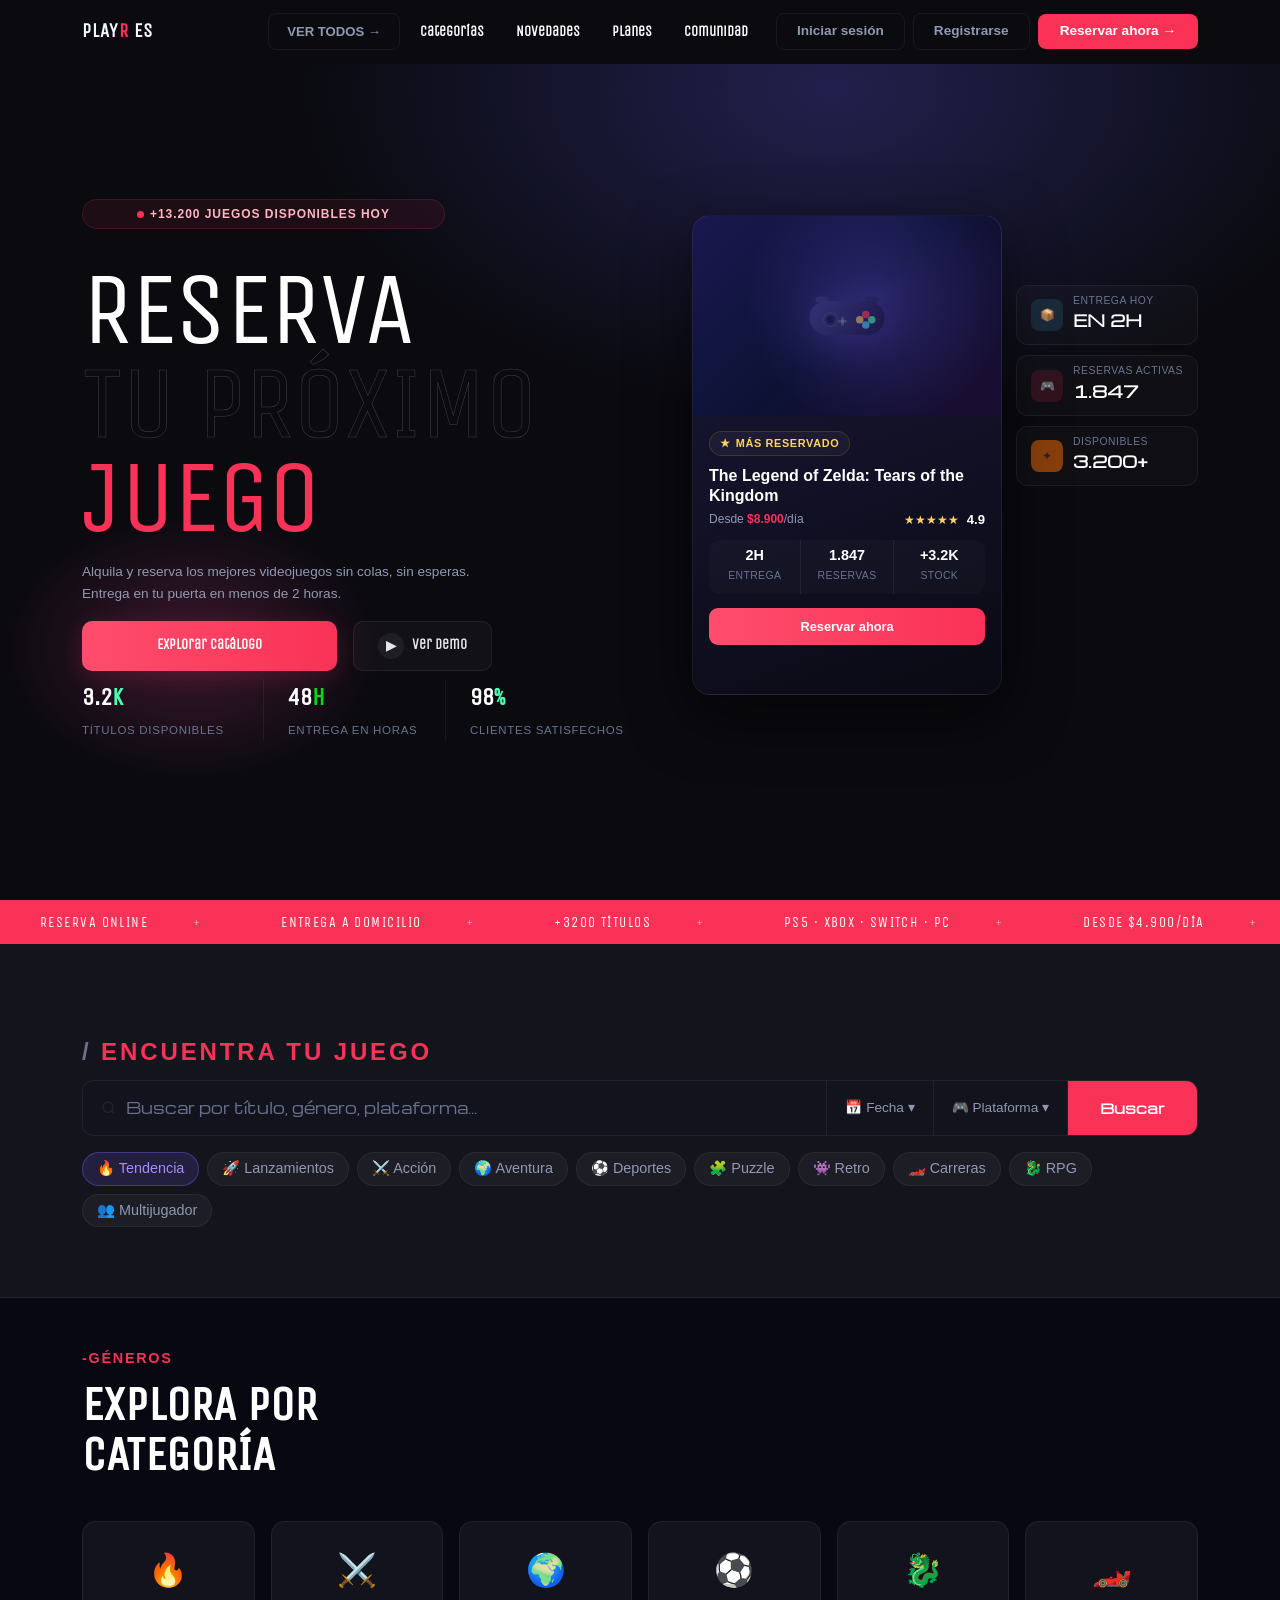
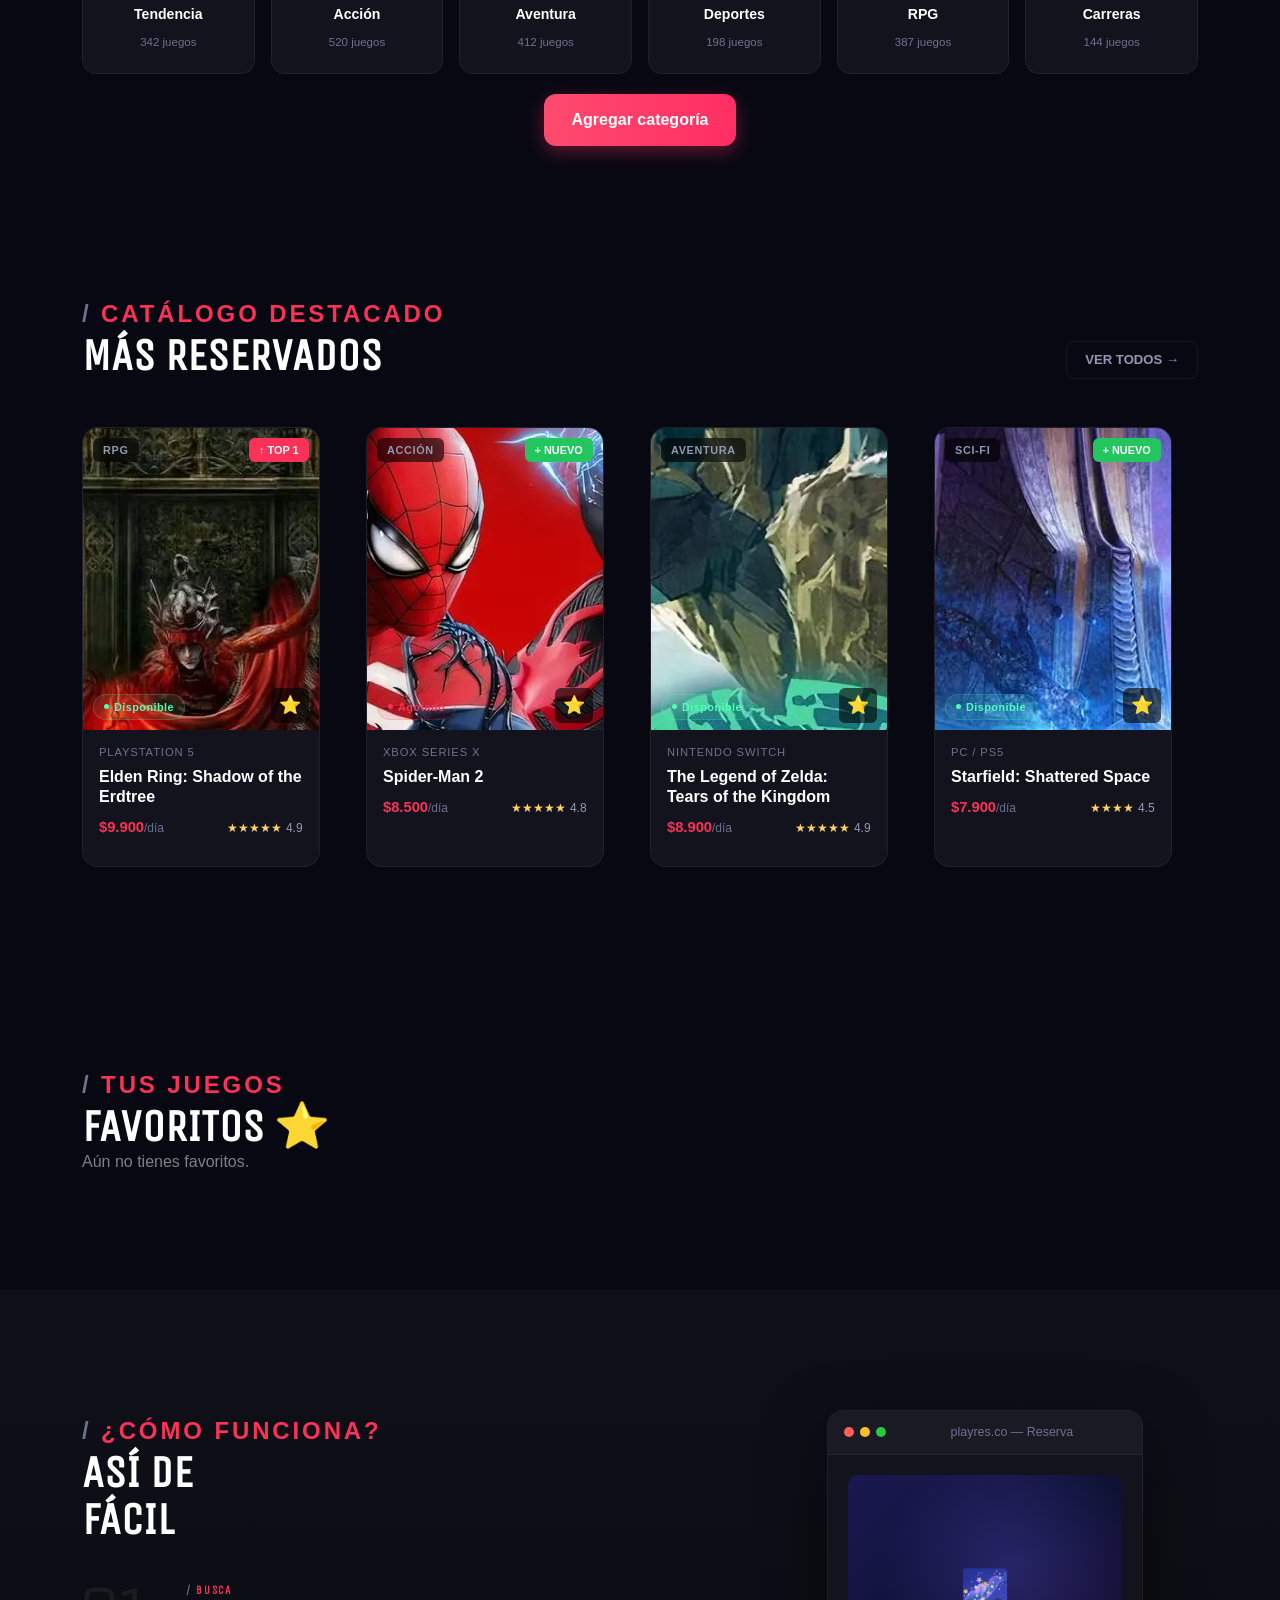
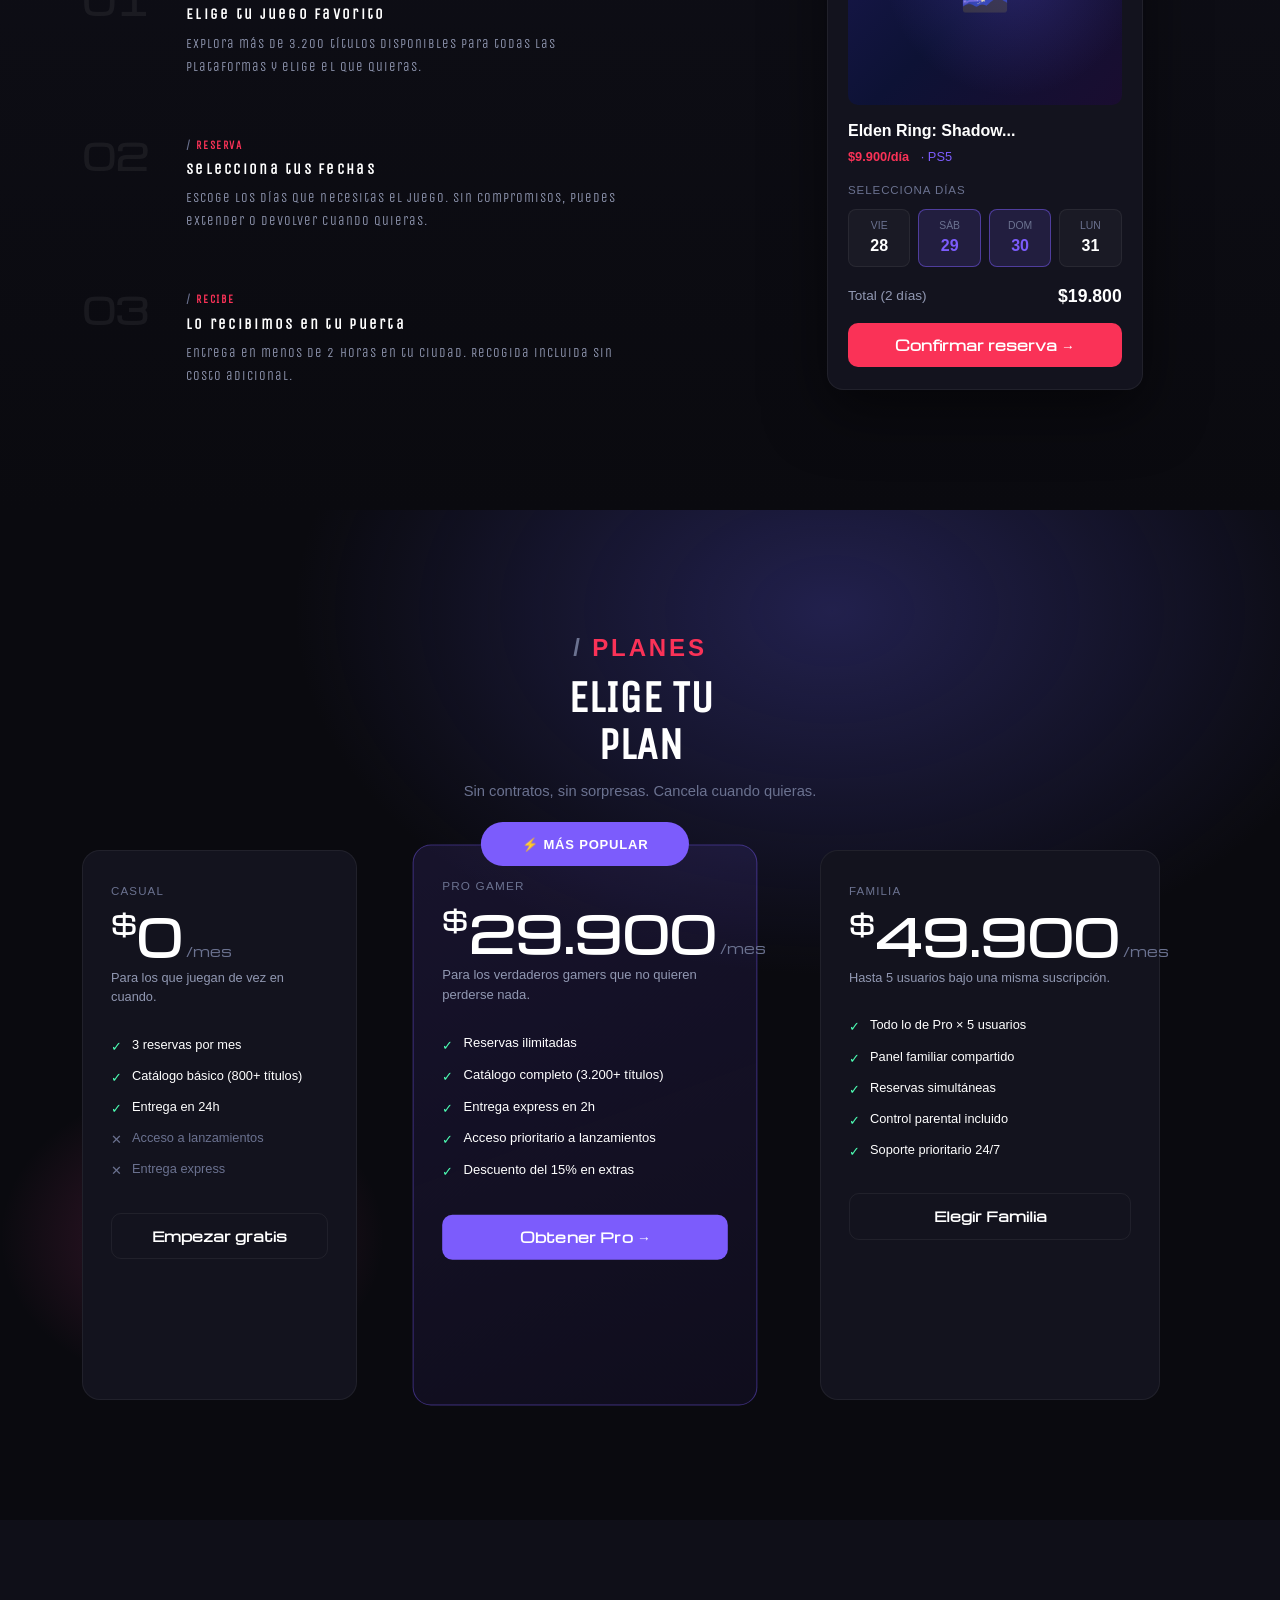
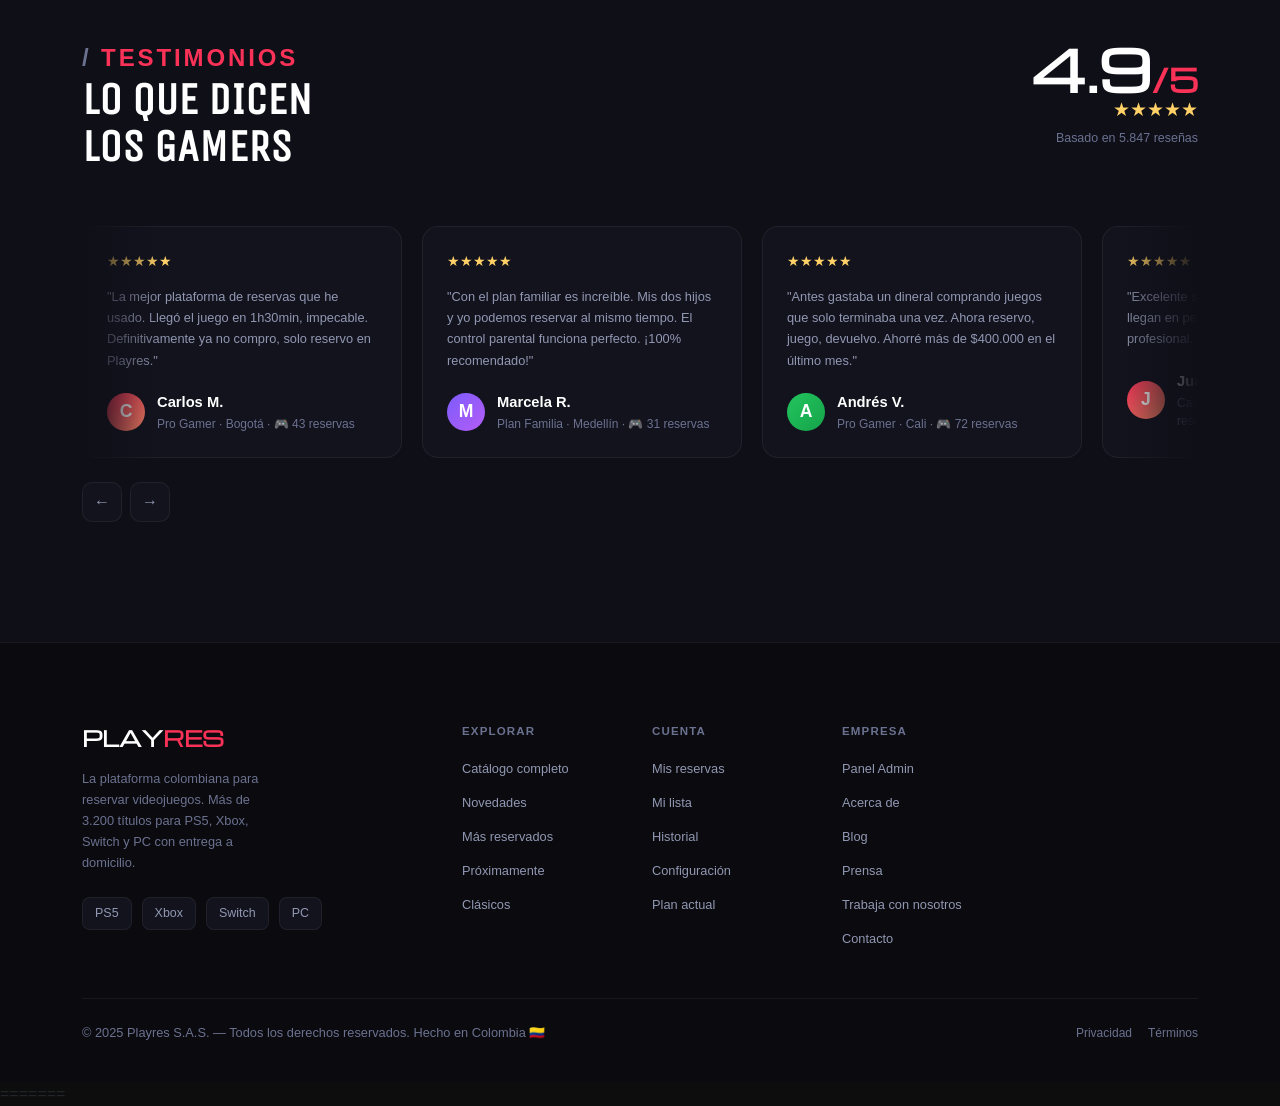
==== commit 6f01a79e: "nuevas funcionalidades en catalogo y favoritos" ====
--- a/frontend/index.html
+++ b/frontend/index.html
@@ -239,6 +239,16 @@
         <a href="#" class="cat-card"><span class="category-emoji">🐉</span><span class="category-name">RPG</span><span class="category-count">387 juegos</span></a>
         <a href="#" class="cat-card"><span class="category-emoji">🏎️</span><span class="category-name">Carreras</span><span class="category-count">144 juegos</span></a>
       </div>
+      <!-- BOTÓN AGREGAR CATEGORÍA -->
+      <div style="text-align:center; margin-top:20px;">
+  <button
+    class="btn-add-category"
+    data-bs-toggle="modal"
+    data-bs-target="#addCategoryModal">
+    Agregar categoría
+  </button>
+</div>
+
     </div>
   </section>
 
@@ -314,6 +324,17 @@
       </div>
     </div>
   </section>
+  <!-- LISTA DE FAVORITOS -->
+<section class="catalog-section">
+  <div class="container">
+    <span class="section-label">Tus juegos</span>
+    <h2 class="section-title">FAVORITOS ⭐</h2>
+
+    <div class="games-grid" id="favoritesGrid">
+      <p style="color:gray;">Aún no tienes favoritos.</p>
+    </div>
+  </div>
+</section>
 
   <!-- CÓMO FUNCIONA -->
   <section class="how-section" id="como-funciona">
@@ -666,5 +687,41 @@
   <script src="js/app.js"></script>
   <script src="js/juegos.js"></script>
 
+  <!-- =========================================
+ MODAL: AGREGAR NUEVA CATEGORÍA
+========================================= -->
+<div class="modal fade" id="addCategoryModal" tabindex="-1">
+  <div class="modal-dialog modal-dialog-centered">
+    <div class="modal-content custom-modal">
+
+      <div class="modal-header">
+        <h5 class="modal-title">Agregar categoría</h5>
+        <button type="button" class="btn-close btn-close-white" data-bs-dismiss="modal"></button>
+      </div>
+
+      <div class="modal-body">
+
+        <form id="addCategoryForm">
+
+          <label class="form-label">Nombre de la categoría</label>
+          <input 
+            type="text"
+            id="categoryNameInput"
+            class="form-control"
+            placeholder="Ej: Estrategia"
+            required
+          >
+
+          <button type="submit" class="btn-add-category w-100 mt-4">
+            Crear categoría
+          </button>
+
+        </form>
+
+      </div>
+
+    </div>
+  </div>
+</div>
 </body>
 </html>
--- a/frontend/css/styles.css
+++ b/frontend/css/styles.css
@@ -2439,4 +2439,45 @@
   border-color: rgba(255,255,255,0.15);
   color: #fff;
   background: rgba(255,255,255,0.05);
+}
+
+/* BOTÓN FAVORITOs */
+
+.fav-btn{
+  background: rgba(0,0,0,0.6);
+  border:none;
+  color:gold;
+  font-size:18px;
+  cursor:pointer;
+  border-radius:6px;
+  padding:4px 8px;
+}
+
+.fav-btn:hover{
+  transform: scale(1.1);
+}
+
+/* ESTILO BOTÓN AGREGAR CATEGORÍA */
+.btn-add-category {
+  background: linear-gradient(90deg, #ff4b6e, #ff2e63);
+  color: white;
+  border: none;
+  padding: 14px 28px;
+  border-radius: 12px;
+  font-size: 16px;
+  font-weight: 600;
+  cursor: pointer;
+  transition: all 0.25s ease;
+  box-shadow: 0 6px 18px rgba(255, 46, 99, 0.35);
+}
+
+/* efecto al pasar el mouse */
+.btn-add-category:hover {
+  transform: translateY(-2px);
+  box-shadow: 0 10px 25px rgba(255, 46, 99, 0.5);
+}
+
+/* efecto al hacer click */
+.btn-add-category:active {
+  transform: scale(0.97);
 }
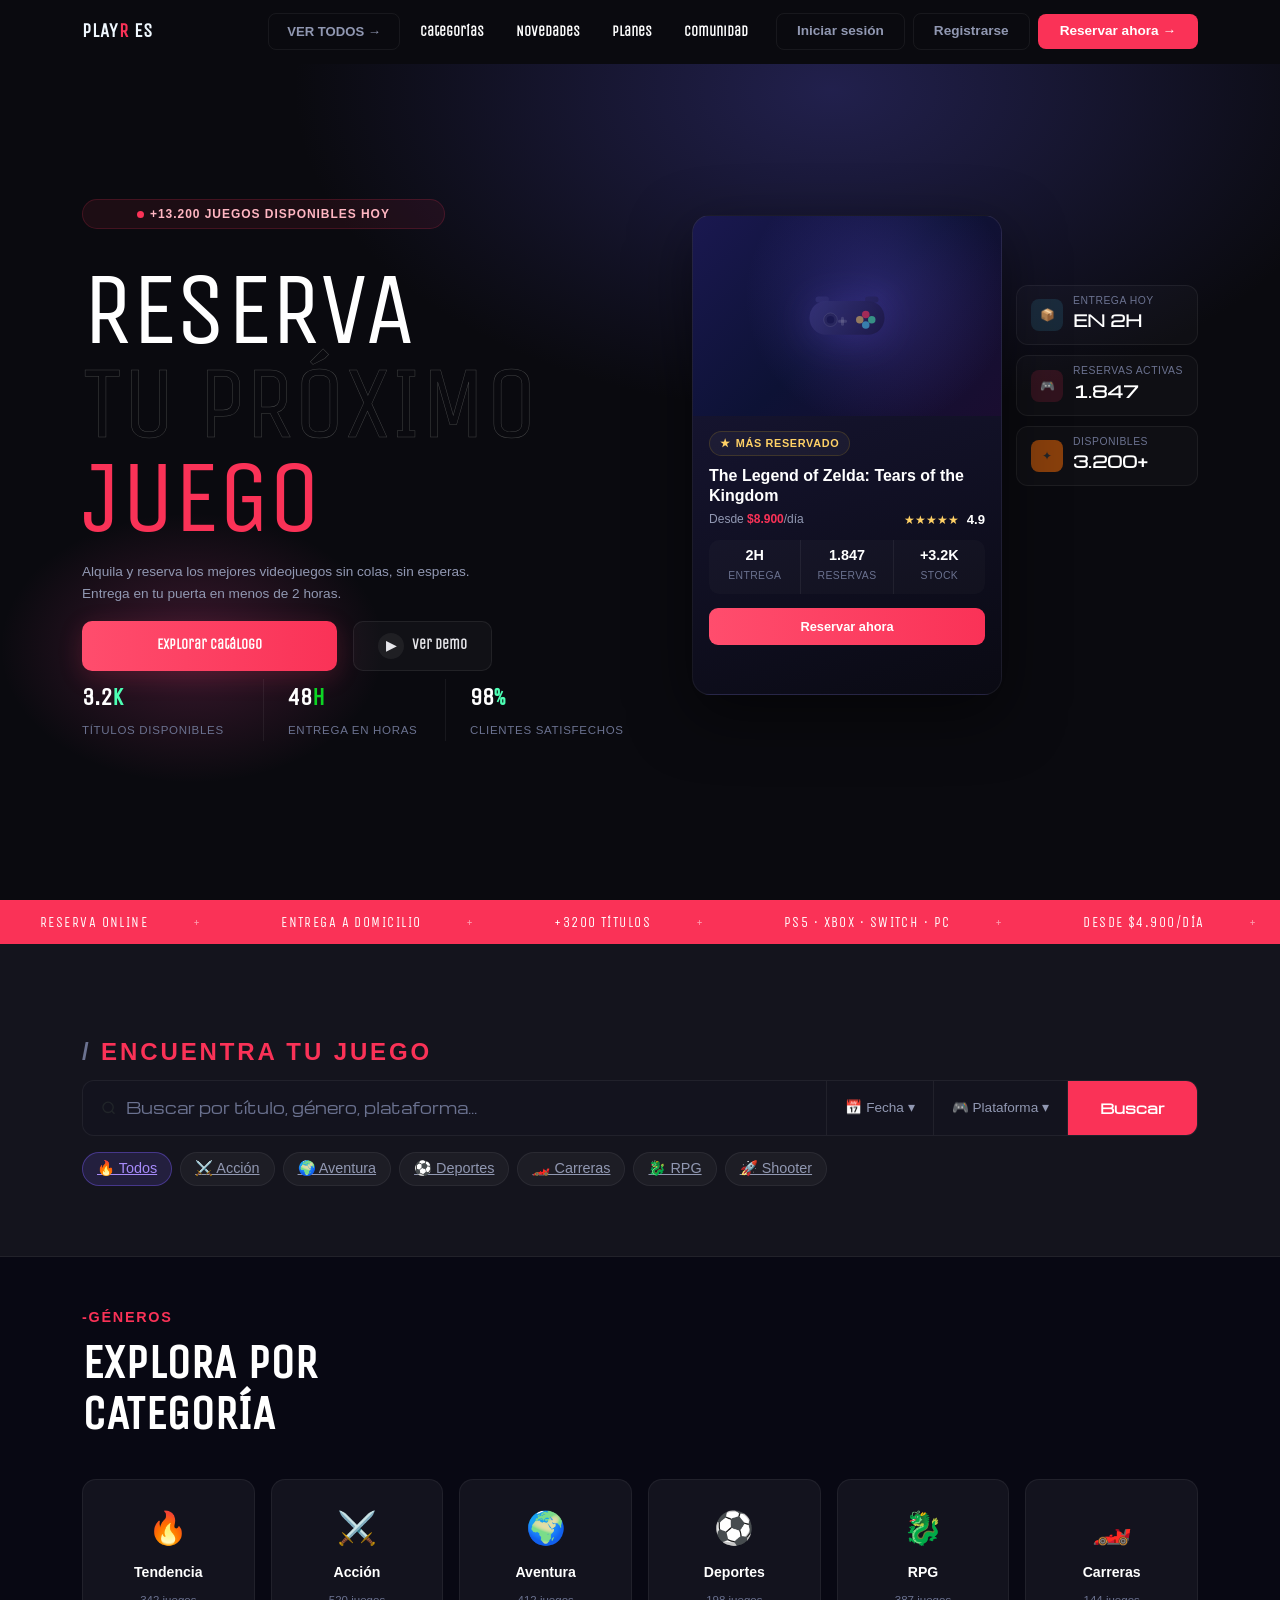
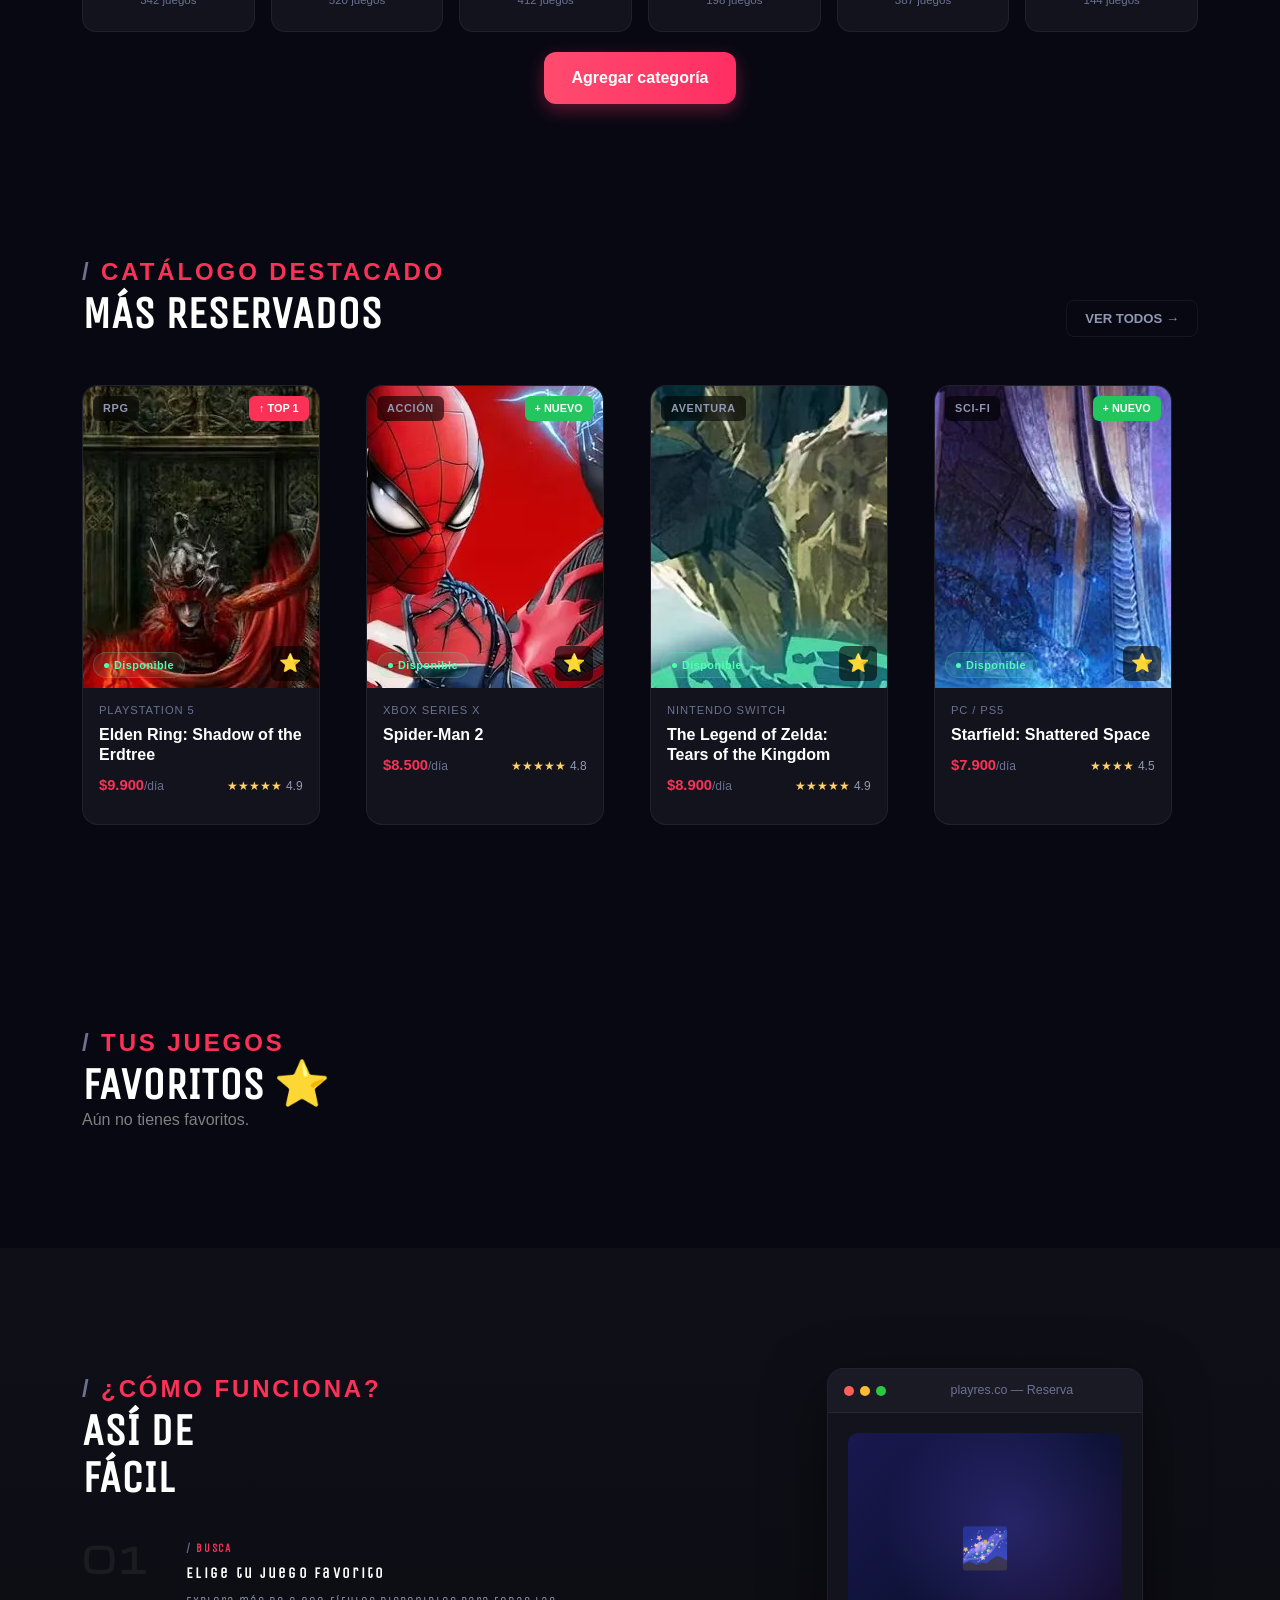
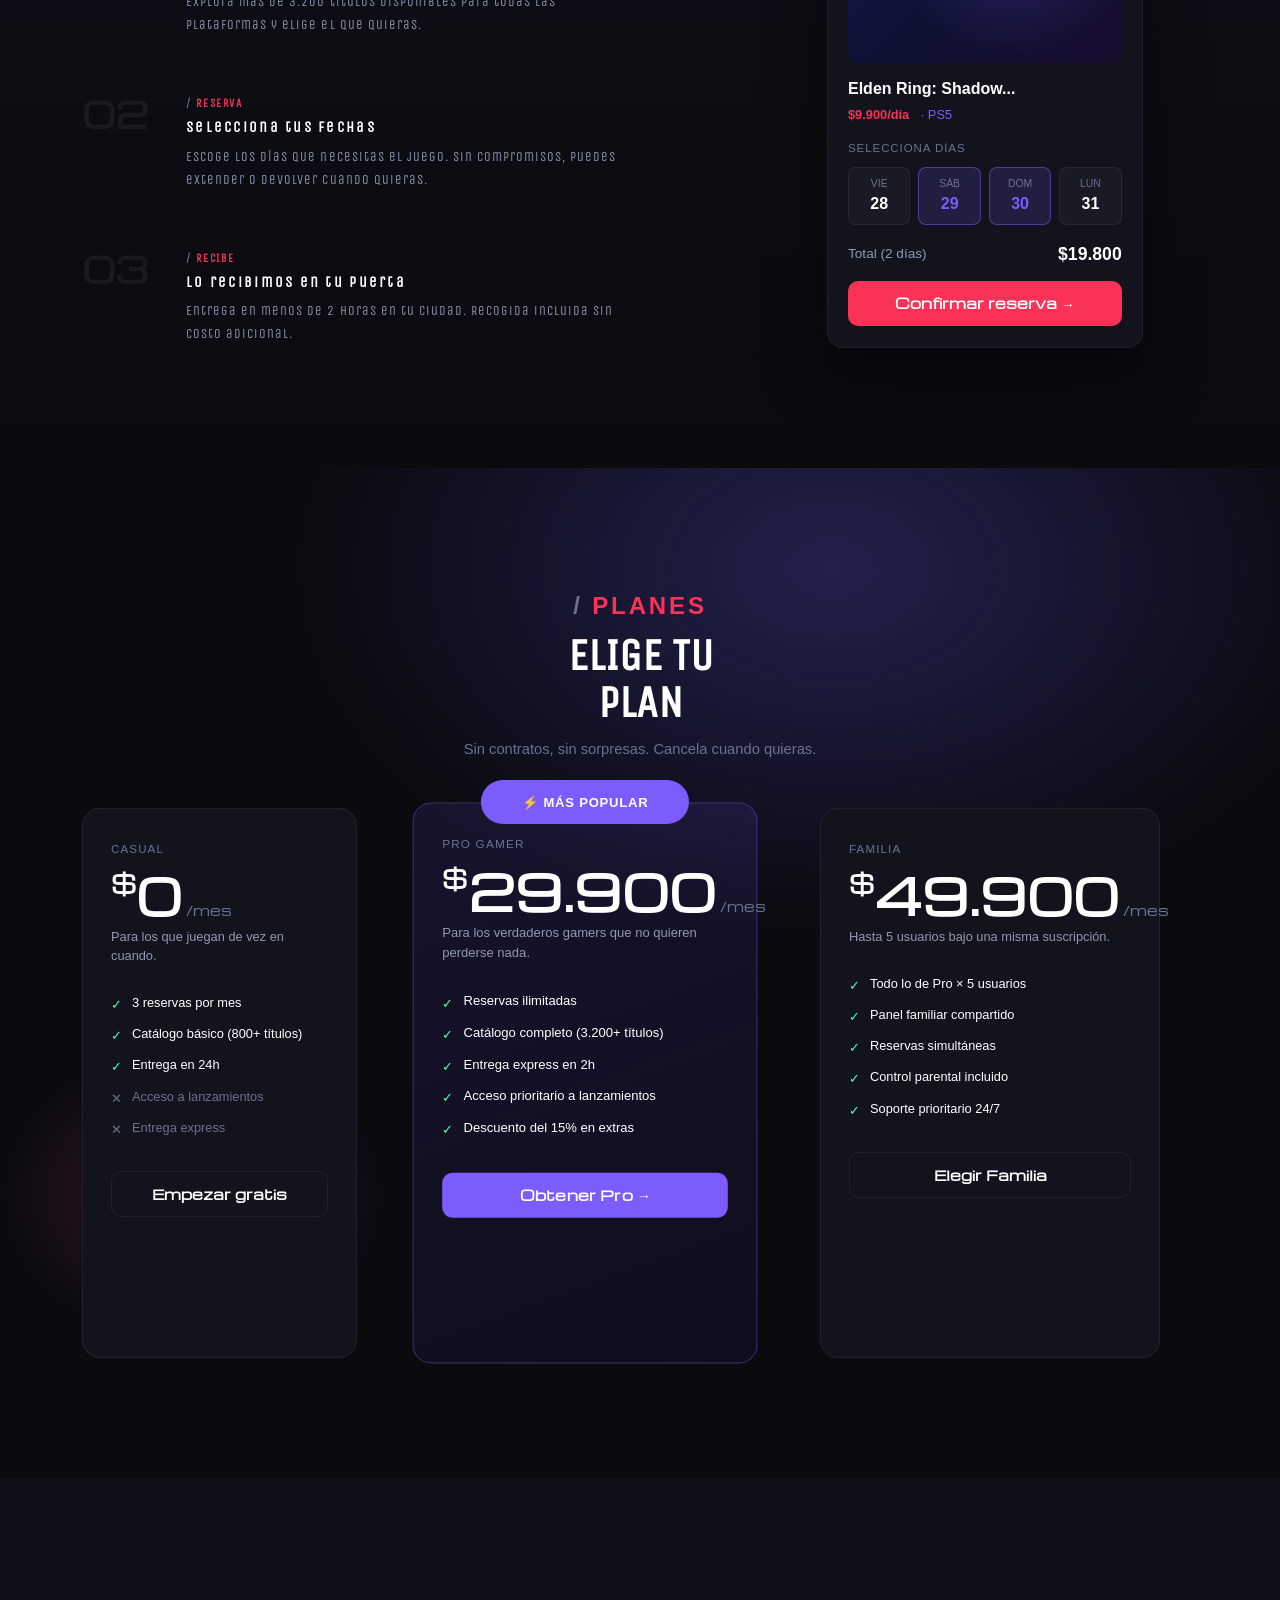
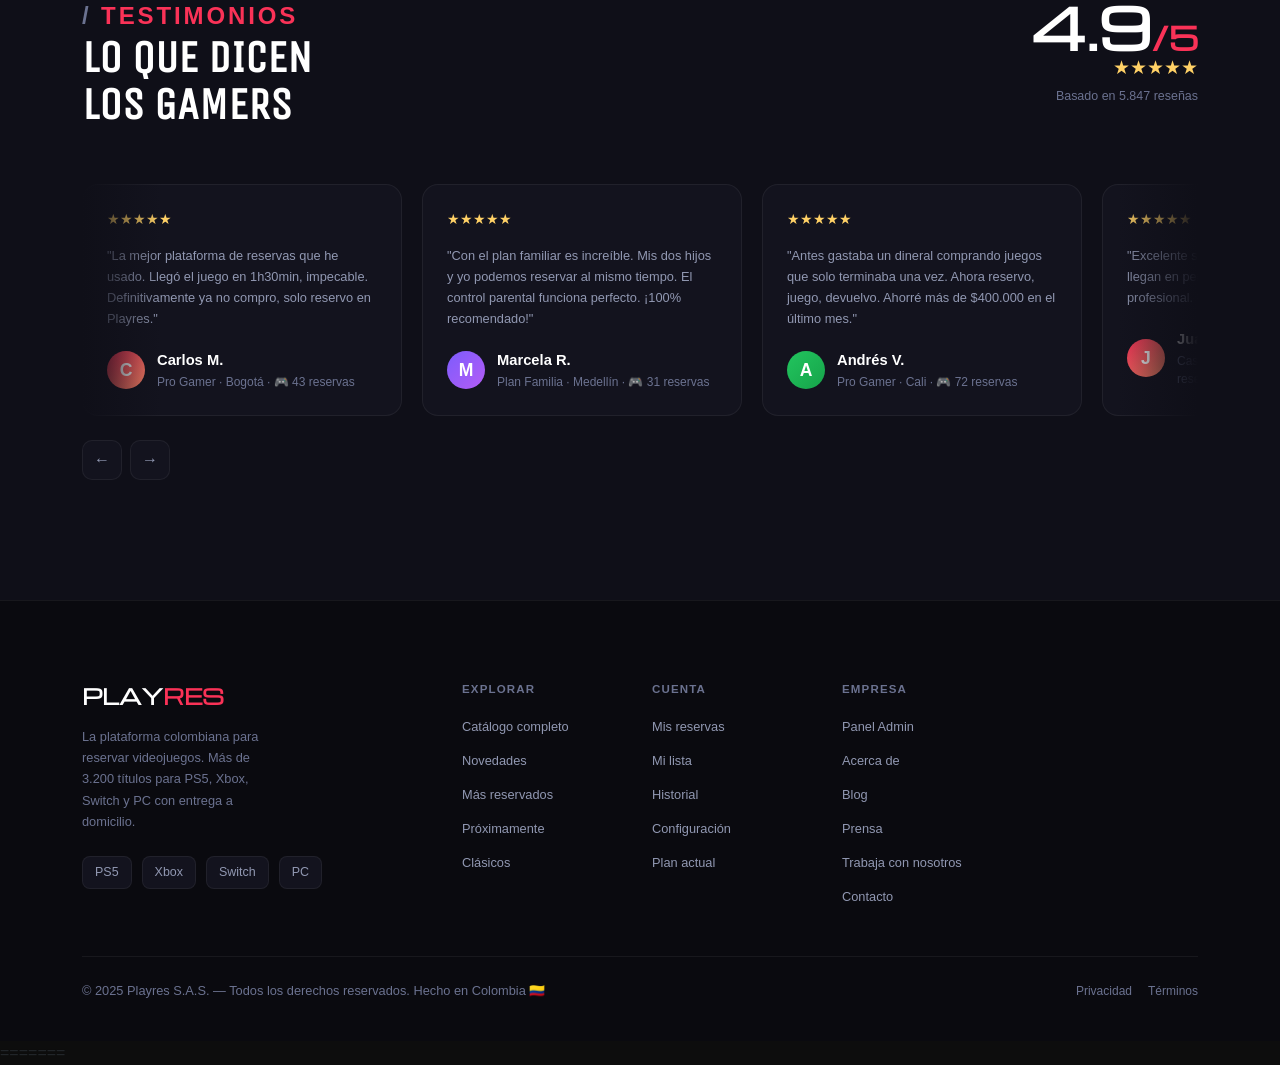
==== commit 35df6441: "se usa la api para cargar por categoria los juegos" ====
--- a/frontend/index.html
+++ b/frontend/index.html
@@ -1,727 +1,1097 @@
-<!DOCTYPE html>
+<!doctype html>
 <html lang="es">
-<head>
-  <meta charset="UTF-8" />
-  <meta name="viewport" content="width=device-width, initial-scale=1.0"/>
-  <title>Playres — Reserva videojuegos a domicilio</title>
-  <link href="https://fonts.googleapis.com/css2?family=Michroma&display=swap" rel="stylesheet">
-  <link href="https://cdn.jsdelivr.net/npm/bootstrap@5.3.3/dist/css/bootstrap.min.css" rel="stylesheet">
-  <link rel="stylesheet" href="css/styles.css">
-  <link rel="stylesheet" href="js/app.js">
-</head>
-<body>
-
-  <!-- NAVBAR -->
-  <nav class="navbar navbar-expand-lg navbar-playres fixed-top">
-    <div class="container-fluid container">
-      <a class="navbar-brand fw-bold" href="#inicio" style="color: aliceblue;">PLAY<span style="color: var(--red);">R</span> <span style="color: aliceblue;">ES</span></a>
-
-      <button class="navbar-toggler" type="button" data-bs-toggle="collapse" data-bs-target="#navbarNav" aria-controls="navbarNav" aria-expanded="false" aria-label="Toggle navigation">
-        <span class="navbar-toggler-icon"></span>
-      </button>
-
-      <div class="collapse navbar-collapse" id="navbarNav">
-        <ul class="navbar-nav ms-auto mb-2 mb-lg-0 gap-lg-2 align-items-center">
-
+  <head>
+    <meta charset="UTF-8" />
+    <meta name="viewport" content="width=device-width, initial-scale=1.0" />
+    <title>Playres — Reserva videojuegos a domicilio</title>
+    <link
+      href="https://fonts.googleapis.com/css2?family=Michroma&display=swap"
+      rel="stylesheet"
+    />
+    <link
+      href="https://cdn.jsdelivr.net/npm/bootstrap@5.3.3/dist/css/bootstrap.min.css"
+      rel="stylesheet"
+    />
+    <link rel="stylesheet" href="css/styles.css" />
+    <link rel="stylesheet" href="js/app.js" />
+  </head>
+  <body>
+    <!-- NAVBAR -->
+    <nav class="navbar navbar-expand-lg navbar-playres fixed-top">
+      <div class="container-fluid container">
+        <a class="navbar-brand fw-bold" href="#inicio" style="color: aliceblue"
+          >PLAY<span style="color: var(--red)">R</span>
+          <span style="color: aliceblue">ES</span></a
+        >
+
+        <button
+          class="navbar-toggler"
+          type="button"
+          data-bs-toggle="collapse"
+          data-bs-target="#navbarNav"
+          aria-controls="navbarNav"
+          aria-expanded="false"
+          aria-label="Toggle navigation"
+        >
+          <span class="navbar-toggler-icon"></span>
+        </button>
+
+        <div class="collapse navbar-collapse" id="navbarNav">
+          <ul
+            class="navbar-nav ms-auto mb-2 mb-lg-0 gap-lg-2 align-items-center"
+          >
+            <a href="catalogo.html" class="btn-ver">VER TODOS →</a>
+            <li class="nav-item">
+              <a class="nav-link" href="#categorias">Categorías</a>
+            </li>
+            <li class="nav-item">
+              <a class="nav-link" href="#catalogo">Novedades</a>
+            </li>
+            <li class="nav-item">
+              <a class="nav-link" href="#planes">Planes</a>
+            </li>
+            <li class="nav-item">
+              <a class="nav-link" href="#comunidad">Comunidad</a>
+            </li>
+          </ul>
+
+          <div class="d-flex align-items-center gap-2 ms-lg-3 mt-3 mt-lg-0">
+            <div id="navAuthButtons" class="d-flex gap-2">
+              <a
+                href="#"
+                class="btn btn-login btn-sm"
+                data-bs-toggle="modal"
+                data-bs-target="#loginModal"
+                >Iniciar sesión</a
+              >
+              <a
+                href="#"
+                class="btn btn-login btn-sm"
+                data-bs-toggle="modal"
+                data-bs-target="#registerModal"
+                >Registrarse</a
+              >
+            </div>
+
+            <div
+              id="navUserProfile"
+              class="d-none d-flex align-items-center gap-3"
+            >
+              <span
+                id="userNameDisplay"
+                class="fw-bold"
+                style="color: aliceblue; font-size: 0.9rem"
+              ></span>
+
+              <div
+                id="userAvatarInitials"
+                class="rounded-circle d-flex justify-content-center align-items-center fw-bold"
+                style="
+                  width: 35px;
+                  height: 35px;
+                  font-size: 0.8rem;
+                  background-color: var(--red);
+                  color: white;
+                  cursor: pointer;
+                "
+                title="Cerrar sesión"
+                onclick="cerrarSesion()"
+              ></div>
+
+              <button
+                class="btn btn-outline-light btn-sm ms-2"
+                style="
+                  font-size: 1rem;
+                  padding: 3px 11px;
+                  border-color: rgba(255, 255, 255, 0.852);
+                "
+                onclick="cerrarSesion()"
+              >
+                SALIR
+              </button>
+            </div>
+
+            <a href="#" class="btn btn-reservar btn-sm">Reservar ahora →</a>
+          </div>
+        </div>
+      </div>
+    </nav>
+
+    <!-- HERO -->
+    <section class="hero-bg" id="inicio">
+      <div class="container py-5">
+        <div class="row align-items-center gy-5">
+          <div class="col-lg-6">
+            <span class="badge-top">+13.200 Juegos disponibles hoy</span>
+            <h1 class="hero-title">
+              <span class="line-1">RESERVA</span>
+              <span class="line-2">TU PRÓXIMO</span>
+              <span class="line-3">JUEGO</span>
+            </h1>
+            <p class="hero-sub">
+              Alquila y reserva los mejores videojuegos sin colas, sin
+              esperas.<br />
+              Entrega en tu puerta en menos de 2 horas.
+            </p>
+            <div class="d-flex flex-wrap gap-3 mb-2">
+              <a href="catalogo.html" class="btn-cta">Explorar catálogo</a>
+              <a href="#como-funciona" class="btn-ghost">
+                <span class="gi">▶</span> Ver demo
+              </a>
+            </div>
+            <div class="row g-0 stats-row">
+              <div class="col-4 stat-item">
+                <p class="stat-num">3.2<span class="accent-red">K</span></p>
+                <span class="stat-lbl">Títulos disponibles</span>
+              </div>
+              <div class="col-4 stat-item">
+                <p class="stat-num">48<span class="accent-cyan">H</span></p>
+                <span class="stat-lbl">Entrega en horas</span>
+              </div>
+              <div class="col-4 stat-item">
+                <p class="stat-num">98<span class="accent-green">%</span></p>
+                <span class="stat-lbl">Clientes satisfechos</span>
+              </div>
+            </div>
+          </div>
+
+          <div class="col-lg-6">
+            <div class="hero-right">
+              <div class="game-card-main">
+                <div class="gc-img">
+                  <svg
+                    class="ctrl-svg"
+                    viewBox="0 0 120 80"
+                    fill="none"
+                    xmlns="http://www.w3.org/2000/svg"
+                  >
+                    <rect
+                      x="10"
+                      y="20"
+                      width="100"
+                      height="45"
+                      rx="22"
+                      fill="url(#cg)"
+                      opacity="0.9"
+                    />
+                    <circle
+                      cx="38"
+                      cy="45"
+                      r="9"
+                      fill="#2a2860"
+                      stroke="rgba(255,255,255,0.15)"
+                      stroke-width="1"
+                    />
+                    <circle cx="38" cy="45" r="5" fill="#1a1850" />
+                    <circle
+                      cx="85"
+                      cy="38"
+                      r="5"
+                      fill="#fa3257"
+                      opacity="0.7"
+                    />
+                    <circle
+                      cx="93"
+                      cy="45"
+                      r="5"
+                      fill="#4dffb4"
+                      opacity="0.6"
+                    />
+                    <circle
+                      cx="85"
+                      cy="52"
+                      r="5"
+                      fill="#4dd9ff"
+                      opacity="0.6"
+                    />
+                    <circle
+                      cx="77"
+                      cy="45"
+                      r="5"
+                      fill="#ffd166"
+                      opacity="0.6"
+                    />
+                    <rect
+                      x="52"
+                      y="41"
+                      width="4"
+                      height="12"
+                      rx="2"
+                      fill="rgba(255,255,255,0.15)"
+                    />
+                    <rect
+                      x="48"
+                      y="45"
+                      width="12"
+                      height="4"
+                      rx="2"
+                      fill="rgba(255,255,255,0.15)"
+                    />
+                    <rect
+                      x="18"
+                      y="14"
+                      width="18"
+                      height="8"
+                      rx="4"
+                      fill="url(#cg)"
+                      opacity="0.7"
+                    />
+                    <rect
+                      x="84"
+                      y="14"
+                      width="18"
+                      height="8"
+                      rx="4"
+                      fill="url(#cg)"
+                      opacity="0.7"
+                    />
+                    <defs>
+                      <linearGradient
+                        id="cg"
+                        x1="10"
+                        y1="20"
+                        x2="110"
+                        y2="70"
+                        gradientUnits="userSpaceOnUse"
+                      >
+                        <stop offset="0%" stop-color="#3a3880" />
+                        <stop offset="100%" stop-color="#1a1640" />
+                      </linearGradient>
+                    </defs>
+                  </svg>
+                </div>
+
+                <div class="gc-body">
+                  <div class="badge-res">Más reservado</div>
+                  <h3 class="game-title">
+                    The Legend of Zelda: Tears of the Kingdom
+                  </h3>
+                  <p class="game-price-row">
+                    Desde <strong>$8.900</strong>/día
+                    <span class="float-end stars"
+                      >★★★★★ <span class="rating-value">4.9</span></span
+                    >
+                  </p>
+
+                  <div class="game-metadata">
+                    <div class="game-meta-item">
+                      <span class="game-meta-value">2H</span>
+                      <span class="game-meta-label">Entrega</span>
+                    </div>
+                    <div class="game-meta-item">
+                      <span class="game-meta-value">1.847</span>
+                      <span class="game-meta-label">Reservas</span>
+                    </div>
+                    <div class="game-meta-item">
+                      <span class="game-meta-value">+3.2K</span>
+                      <span class="game-meta-label">Stock</span>
+                    </div>
+                  </div>
+                  <a href="product-detail.html" class="btn-res-card"
+                    >Reservar ahora</a
+                  >
+                </div>
+              </div>
+              <div class="side-stats d-none d-lg-flex">
+                <div class="side-stat-card">
+                  <div class="side-stat-icon icon-cyan">📦</div>
+                  <div>
+                    <span class="side-stat-label">Entrega hoy</span>
+                    <span class="side-stat-value">EN 2H</span>
+                  </div>
+                </div>
+                <div class="side-stat-card">
+                  <div class="side-stat-icon icon-red">🎮</div>
+                  <div>
+                    <span class="side-stat-label">Reservas activas</span>
+                    <span class="side-stat-value">1.847</span>
+                  </div>
+                </div>
+                <div class="side-stat-card">
+                  <div class="side-stat-icon icon-green">✦</div>
+                  <div>
+                    <span class="side-stat-label">Disponibles</span>
+                    <span class="side-stat-value">3.200+</span>
+                  </div>
+                </div>
+              </div>
+            </div>
+          </div>
+        </div>
+      </div>
+    </section>
+
+    <!-- TICKER -->
+    <div class="ticker-wrap" aria-hidden="true">
+      <div class="ticker-track">
+        <span class="ticker-item"
+          >Reserva Online <span class="ticker-dot">+</span></span
+        >
+        <span class="ticker-item"
+          >Entrega a Domicilio <span class="ticker-dot">+</span></span
+        >
+        <span class="ticker-item"
+          >+3200 Títulos <span class="ticker-dot">+</span></span
+        >
+        <span class="ticker-item"
+          >PS5 · Xbox · Switch · PC <span class="ticker-dot">+</span></span
+        >
+        <span class="ticker-item"
+          >Desde $4.900/día <span class="ticker-dot">+</span></span
+        >
+        <span class="ticker-item"
+          >Sin colas. Sin esperas <span class="ticker-dot">+</span></span
+        >
+        <span class="ticker-item"
+          >Entrega en 2H <span class="ticker-dot">+</span></span
+        >
+        <span class="ticker-item"
+          >Reserva Online <span class="ticker-dot">+</span></span
+        >
+        <span class="ticker-item"
+          >Entrega a Domicilio <span class="ticker-dot">+</span></span
+        >
+        <span class="ticker-item"
+          >+3200 Títulos <span class="ticker-dot">+</span></span
+        >
+        <span class="ticker-item"
+          >PS5 · Xbox · Switch · PC <span class="ticker-dot">+</span></span
+        >
+        <span class="ticker-item"
+          >Desde $4.900/día <span class="ticker-dot">+</span></span
+        >
+        <span class="ticker-item"
+          >Sin colas. Sin esperas <span class="ticker-dot">+</span></span
+        >
+        <span class="ticker-item"
+          >Entrega en 2H <span class="ticker-dot">+</span></span
+        >
+      </div>
+    </div>
+
+    <!-- SEARCH -->
+    <section class="search-section" id="explorar">
+      <div class="container">
+        <div class="section-label">Encuentra tu juego</div>
+
+        <div class="search-box">
+          <div class="search-input-wrapper">
+            <svg
+              width="16"
+              height="16"
+              fill="none"
+              viewBox="0 0 24 24"
+              stroke="currentColor"
+              stroke-width="2"
+            >
+              <circle cx="11" cy="11" r="8" />
+              <path d="m21 21-4.35-4.35" />
+            </svg>
+            <input
+              type="text"
+              placeholder="Buscar por título, género, plataforma..."
+            />
+          </div>
+          <div class="search-filter">📅 Fecha ▾</div>
+          <div class="search-filter">🎮 Plataforma ▾</div>
+          <button class="btn-search">Buscar</button>
+        </div>
+
+        <div class="filter-tags">
+          <a href="catalogo.html" class="filter-tag active">🔥 Todos</a>
+          <a href="catalogo.html?genre=Acción" class="filter-tag">⚔️ Acción</a>
+          <a href="catalogo.html?genre=Aventura" class="filter-tag"
+            >🌍 Aventura</a
+          >
+          <a href="catalogo.html?genre=Deportes" class="filter-tag"
+            >⚽ Deportes</a
+          >
+          <a href="catalogo.html?genre=Carreras" class="filter-tag"
+            >🏎️ Carreras</a
+          >
+          <a href="catalogo.html?genre=RPG" class="filter-tag">🐉 RPG</a>
+          <a href="catalogo.html?genre=Shooter" class="filter-tag"
+            >🚀 Shooter</a
+          >
+        </div>
+      </div>
+    </section>
+
+    <!-- CATEGORIES -->
+    <section class="cat-section" id="categorias">
+      <div class="container">
+        <div class="section-label1">-Géneros</div>
+        <h2 class="section-title1">EXPLORA POR<br />CATEGORÍA</h2>
+
+        <div class="cat-grid">
+          <a href="catalogo.html" class="cat-card active"
+            ><span class="category-emoji">🔥</span
+            ><span class="category-name">Tendencia</span
+            ><span class="category-count">342 juegos</span></a
+          >
+          <a href="catalogo.html?genre=Acción" class="cat-card"
+            ><span class="category-emoji">⚔️</span
+            ><span class="category-name">Acción</span
+            ><span class="category-count">520 juegos</span></a
+          >
+          <a href="catalogo.html?genre=Aventura" class="cat-card"
+            ><span class="category-emoji">🌍</span
+            ><span class="category-name">Aventura</span
+            ><span class="category-count">412 juegos</span></a
+          >
+          <a href="catalogo.html?genre=Deportes" class="cat-card"
+            ><span class="category-emoji">⚽</span
+            ><span class="category-name">Deportes</span
+            ><span class="category-count">198 juegos</span></a
+          >
+          <a href="catalogo.html?genre=RPG" class="cat-card"
+            ><span class="category-emoji">🐉</span
+            ><span class="category-name">RPG</span
+            ><span class="category-count">387 juegos</span></a
+          >
+          <a href="catalogo.html?genre=Carreras" class="cat-card"
+            ><span class="category-emoji">🏎️</span
+            ><span class="category-name">Carreras</span
+            ><span class="category-count">144 juegos</span></a
+          >
+        </div>
+        <!-- BOTÓN AGREGAR CATEGORÍA -->
+        <div style="text-align: center; margin-top: 20px">
+          <button
+            class="btn-add-category"
+            data-bs-toggle="modal"
+            data-bs-target="#addCategoryModal"
+          >
+            Agregar categoría
+          </button>
+        </div>
+      </div>
+    </section>
+
+    <!-- CATÁLOGO -->
+    <section class="catalog-section" id="catalogo">
+      <div class="container">
+        <div class="sec-hdr">
+          <div>
+            <span class="section-label">Catálogo destacado</span>
+            <h2 class="section-title">MÁS RESERVADOS</h2>
+          </div>
           <a href="catalogo.html" class="btn-ver">VER TODOS →</a>
-          <li class="nav-item"><a class="nav-link" href="#categorias">Categorías</a></li>
-          <li class="nav-item"><a class="nav-link" href="#catalogo">Novedades</a></li>
-          <li class="nav-item"><a class="nav-link" href="#planes">Planes</a></li>
-          <li class="nav-item"><a class="nav-link" href="#comunidad">Comunidad</a></li>
-        </ul>
-
-        <div class="d-flex align-items-center gap-2 ms-lg-3 mt-3 mt-lg-0">
-    
-    <div id="navAuthButtons" class="d-flex gap-2">
-        <a href="#" class="btn btn-login btn-sm" data-bs-toggle="modal" data-bs-target="#loginModal">Iniciar sesión</a>
-        <a href="#" class="btn btn-login btn-sm" data-bs-toggle="modal" data-bs-target="#registerModal">Registrarse</a>
+        </div>
+        <div class="games-grid">
+          <div class="game-card">
+            <div class="game-thumbnail game-thumb-purple">
+              <div class="game-tags">
+                <span class="game-tag">RPG</span
+                ><span class="game-tag-top">↑ TOP 1</span>
+              </div>
+              <img
+                class="game-cover"
+                src="assests/elden-ring-shadow-of-the-erdtree-tag-page-cover-art.webp"
+                alt=""
+              />
+            </div>
+            <div class="game-card-info">
+              <div class="game-platform">PlayStation 5</div>
+              <h3 class="game-title-catalog">
+                Elden Ring: Shadow of the Erdtree
+              </h3>
+              <div class="game-bottom">
+                <div class="game-price">$9.900<span>/día</span></div>
+                <div>
+                  <span class="game-stars">★★★★★</span
+                  ><span class="game-rating">4.9</span>
+                </div>
+              </div>
+            </div>
+          </div>
+          <div class="game-card">
+            <div class="game-thumbnail game-thumb-red">
+              <div class="game-tags">
+                <span class="game-tag">Acción</span
+                ><span class="game-tag-new">+ NUEVO</span>
+              </div>
+              <img class="game-cover" src="assests/spiderman2.webp" alt="" />
+            </div>
+            <div class="game-card-info">
+              <div class="game-platform">Xbox Series X</div>
+              <h3 class="game-title-catalog">Spider-Man 2</h3>
+              <div class="game-bottom">
+                <div class="game-price">$8.500<span>/día</span></div>
+                <div>
+                  <span class="game-stars">★★★★★</span
+                  ><span class="game-rating">4.8</span>
+                </div>
+              </div>
+            </div>
+          </div>
+          <div class="game-card">
+            <div class="game-thumbnail game-thumb-green">
+              <div class="game-tags">
+                <span class="game-tag">Aventura</span>
+              </div>
+              <img class="game-cover" src="assests/zelda.webp" alt="" />
+            </div>
+            <div class="game-card-info">
+              <div class="game-platform">Nintendo Switch</div>
+              <h3 class="game-title-catalog">
+                The Legend of Zelda: Tears of the Kingdom
+              </h3>
+              <div class="game-bottom">
+                <div class="game-price">$8.900<span>/día</span></div>
+                <div>
+                  <span class="game-stars">★★★★★</span
+                  ><span class="game-rating">4.9</span>
+                </div>
+              </div>
+            </div>
+          </div>
+          <div class="game-card">
+            <div class="game-thumbnail game-thumb-blue">
+              <div class="game-tags">
+                <span class="game-tag">Sci-Fi</span
+                ><span class="game-tag-new">+ NUEVO</span>
+              </div>
+              <img class="game-cover" src="assests/starfield.webp" alt="" />
+            </div>
+            <div class="game-card-info">
+              <div class="game-platform">PC / PS5</div>
+              <h3 class="game-title-catalog">Starfield: Shattered Space</h3>
+              <div class="game-bottom">
+                <div class="game-price">$7.900<span>/día</span></div>
+                <div>
+                  <span class="game-stars">★★★★</span
+                  ><span class="game-rating">4.5</span>
+                </div>
+              </div>
+            </div>
+          </div>
+        </div>
+      </div>
+    </section>
+    <!-- LISTA DE FAVORITOS -->
+    <section class="catalog-section">
+      <div class="container">
+        <span class="section-label">Tus juegos</span>
+        <h2 class="section-title">FAVORITOS ⭐</h2>
+
+        <div class="games-grid" id="favoritesGrid">
+          <p style="color: gray">Aún no tienes favoritos.</p>
+        </div>
+      </div>
+    </section>
+
+    <!-- CÓMO FUNCIONA -->
+    <section class="how-section" id="como-funciona">
+      <div class="container">
+        <div class="row align-items-center gy-5">
+          <div class="col-lg-6">
+            <span class="section-label">¿Cómo funciona?</span>
+            <h2 class="section-title mb-4">ASÍ DE<br />FÁCIL</h2>
+            <div class="how-steps">
+              <div class="how-step">
+                <div class="step-number">01</div>
+                <div class="step-content">
+                  <div class="step-tag">Busca</div>
+                  <h3 class="step-title">Elige tu juego favorito</h3>
+                  <p class="step-description">
+                    Explora más de 3.200 títulos disponibles para todas las
+                    plataformas y elige el que quieras.
+                  </p>
+                </div>
+              </div>
+              <div class="how-step">
+                <div class="step-number">02</div>
+                <div class="step-content">
+                  <div class="step-tag">Reserva</div>
+                  <h3 class="step-title">Selecciona tus fechas</h3>
+                  <p class="step-description">
+                    Escoge los días que necesitas el juego. Sin compromisos,
+                    puedes extender o devolver cuando quieras.
+                  </p>
+                </div>
+              </div>
+              <div class="how-step">
+                <div class="step-number">03</div>
+                <div class="step-content">
+                  <div class="step-tag">Recibe</div>
+                  <h3 class="step-title">Lo recibimos en tu puerta</h3>
+                  <p class="step-description">
+                    Entrega en menos de 2 horas en tu ciudad. Recogida incluida
+                    sin costo adicional.
+                  </p>
+                </div>
+              </div>
+            </div>
+          </div>
+          <div class="col-lg-5 offset-lg-1">
+            <div class="browser-mock">
+              <div class="browser-bar">
+                <div class="browser-dots">
+                  <div class="browser-dot browser-dot-red"></div>
+                  <div class="browser-dot browser-dot-yellow"></div>
+                  <div class="browser-dot browser-dot-green"></div>
+                </div>
+                <div class="browser-url">playres.co — Reserva</div>
+              </div>
+              <div class="browser-body">
+                <div class="mock-game-thumbnail">🌌</div>
+                <div class="mock-game-name">Elden Ring: Shadow...</div>
+                <div class="mock-game-price-platform">
+                  <strong>$9.900/día</strong
+                  ><span class="platform-badge"> · PS5</span>
+                </div>
+                <div class="mock-date-label">Selecciona días</div>
+                <div class="mock-dates">
+                  <div class="mock-date-item">
+                    <span class="date-name">VIE</span
+                    ><span class="date-day">28</span>
+                  </div>
+                  <div class="mock-date-item selected">
+                    <span class="date-name">SÁB</span
+                    ><span class="date-day">29</span>
+                  </div>
+                  <div class="mock-date-item selected">
+                    <span class="date-name">DOM</span
+                    ><span class="date-day">30</span>
+                  </div>
+                  <div class="mock-date-item">
+                    <span class="date-name">LUN</span
+                    ><span class="date-day">31</span>
+                  </div>
+                </div>
+                <div class="mock-total">
+                  <span class="mock-total-label">Total (2 días)</span>
+                  <span class="mock-total-value">$19.800</span>
+                </div>
+                <button class="btn-cnf">Confirmar reserva →</button>
+              </div>
+            </div>
+          </div>
+        </div>
+      </div>
+    </section>
+
+    <!-- PLANES -->
+    <section class="pricing-section" id="planes">
+      <div class="container">
+        <span class="section-label d-inline-block mb-2">Planes</span>
+        <h2 class="section-title">ELIGE TU<br />PLAN</h2>
+        <p class="pricing-sub">
+          Sin contratos, sin sorpresas. Cancela cuando quieras.
+        </p>
+        <div class="pgrid">
+          <div class="pcard">
+            <div class="pricing-tier">Casual</div>
+            <div class="pricing-amount">
+              <span class="currency-symbol">$</span><span class="amount">0</span
+              ><span class="period">/mes</span>
+            </div>
+            <p class="pricing-description">
+              Para los que juegan de vez en cuando.
+            </p>
+            <ul class="pricing-features">
+              <li><span class="check-icon">✓</span> 3 reservas por mes</li>
+              <li>
+                <span class="check-icon">✓</span> Catálogo básico (800+ títulos)
+              </li>
+              <li><span class="check-icon">✓</span> Entrega en 24h</li>
+              <li class="off">
+                <span class="x-icon">✕</span> Acceso a lanzamientos
+              </li>
+              <li class="off"><span class="x-icon">✕</span> Entrega express</li>
+            </ul>
+            <a href="#" class="pricing-button btn-pricing-ghost"
+              >Empezar gratis</a
+            >
+          </div>
+          <div class="pcard feat">
+            <div class="badge-pop">⚡ Más popular</div>
+            <div class="pricing-tier">Pro Gamer</div>
+            <div class="pricing-amount">
+              <span class="currency-symbol">$</span
+              ><span class="amount">29.900</span
+              ><span class="period">/mes</span>
+            </div>
+            <p class="pricing-description">
+              Para los verdaderos gamers que no quieren perderse nada.
+            </p>
+            <ul class="pricing-features">
+              <li><span class="check-icon">✓</span> Reservas ilimitadas</li>
+              <li>
+                <span class="check-icon">✓</span> Catálogo completo (3.200+
+                títulos)
+              </li>
+              <li><span class="check-icon">✓</span> Entrega express en 2h</li>
+              <li>
+                <span class="check-icon">✓</span> Acceso prioritario a
+                lanzamientos
+              </li>
+              <li>
+                <span class="check-icon">✓</span> Descuento del 15% en extras
+              </li>
+            </ul>
+            <a href="#" class="pricing-button btn-pricing-primary"
+              >Obtener Pro →</a
+            >
+          </div>
+          <div class="pcard">
+            <div class="pricing-tier">Familia</div>
+            <div class="pricing-amount">
+              <span class="currency-symbol">$</span
+              ><span class="amount">49.900</span
+              ><span class="period">/mes</span>
+            </div>
+            <p class="pricing-description">
+              Hasta 5 usuarios bajo una misma suscripción.
+            </p>
+            <ul class="pricing-features">
+              <li>
+                <span class="check-icon">✓</span> Todo lo de Pro × 5 usuarios
+              </li>
+              <li>
+                <span class="check-icon">✓</span> Panel familiar compartido
+              </li>
+              <li><span class="check-icon">✓</span> Reservas simultáneas</li>
+              <li>
+                <span class="check-icon">✓</span> Control parental incluido
+              </li>
+              <li>
+                <span class="check-icon">✓</span> Soporte prioritario 24/7
+              </li>
+            </ul>
+            <a href="#" class="pricing-button btn-pricing-ghost"
+              >Elegir Familia</a
+            >
+          </div>
+        </div>
+      </div>
+    </section>
+
+    <!-- TESTIMONIOS -->
+    <section class="test-section" id="comunidad">
+      <div class="container">
+        <div class="test-hdr">
+          <div>
+            <span class="section-label">Testimonios</span>
+            <h2 class="section-title">LO QUE DICEN<br />LOS GAMERS</h2>
+          </div>
+          <div class="text-end">
+            <div class="testimonial-score">4.9<span>/5</span></div>
+            <div class="testimonial-stars">★★★★★</div>
+            <div class="testimonial-count-text">Basado en 5.847 reseñas</div>
+          </div>
+        </div>
+
+        <div class="testimonials-slider" id="testimonialsSlider">
+          <div class="testimonials-track">
+            <div class="testimonial-card">
+              <div class="testimonial-stars-row">★★★★★</div>
+              <p class="testimonial-quote">
+                "La mejor plataforma de reservas que he usado. Llegó el juego en
+                1h30min, impecable. Definitivamente ya no compro, solo reservo
+                en Playres."
+              </p>
+              <div class="testimonial-author">
+                <div class="testimonial-avatar avatar-gradient-red">C</div>
+                <div>
+                  <div class="testimonial-name">Carlos M.</div>
+                  <div class="testimonial-meta">
+                    Pro Gamer · Bogotá · 🎮 43 reservas
+                  </div>
+                </div>
+              </div>
+            </div>
+            <div class="testimonial-card">
+              <div class="testimonial-stars-row">★★★★★</div>
+              <p class="testimonial-quote">
+                "Con el plan familiar es increíble. Mis dos hijos y yo podemos
+                reservar al mismo tiempo. El control parental funciona perfecto.
+                ¡100% recomendado!"
+              </p>
+              <div class="testimonial-author">
+                <div class="testimonial-avatar avatar-gradient-purple">M</div>
+                <div>
+                  <div class="testimonial-name">Marcela R.</div>
+                  <div class="testimonial-meta">
+                    Plan Familia · Medellín · 🎮 31 reservas
+                  </div>
+                </div>
+              </div>
+            </div>
+            <div class="testimonial-card">
+              <div class="testimonial-stars-row">★★★★★</div>
+              <p class="testimonial-quote">
+                "Antes gastaba un dineral comprando juegos que solo terminaba
+                una vez. Ahora reservo, juego, devuelvo. Ahorré más de $400.000
+                en el último mes."
+              </p>
+              <div class="testimonial-author">
+                <div class="testimonial-avatar avatar-gradient-green">A</div>
+                <div>
+                  <div class="testimonial-name">Andrés V.</div>
+                  <div class="testimonial-meta">
+                    Pro Gamer · Cali · 🎮 72 reservas
+                  </div>
+                </div>
+              </div>
+            </div>
+            <div class="testimonial-card">
+              <div class="testimonial-stars-row">★★★★★</div>
+              <p class="testimonial-quote">
+                "Excelente servicio, muy rápido. Los juegos llegan en perfecto
+                estado y el empaque es profesional. Muy satisfecho con la
+                experiencia."
+              </p>
+              <div class="testimonial-author">
+                <div class="testimonial-avatar avatar-gradient-red">J</div>
+                <div>
+                  <div class="testimonial-name">Juan P.</div>
+                  <div class="testimonial-meta">
+                    Casual Gamer · Barranquilla · 🎮 18 reservas
+                  </div>
+                </div>
+              </div>
+            </div>
+            <div class="testimonial-card">
+              <div class="testimonial-stars-row">★★★★★</div>
+              <p class="testimonial-quote">
+                "La mejor decisión que tomé. Juego tantos títulos como quiero
+                sin gastar una fortuna. El equipo de soporte es muy atento."
+              </p>
+              <div class="testimonial-author">
+                <div class="testimonial-avatar avatar-gradient-purple">L</div>
+                <div>
+                  <div class="testimonial-name">Laura G.</div>
+                  <div class="testimonial-meta">
+                    Pro Gamer · Cartagena · 🎮 56 reservas
+                  </div>
+                </div>
+              </div>
+            </div>
+            <div class="testimonial-card">
+              <div class="testimonial-stars-row">★★★★★</div>
+              <p class="testimonial-quote">
+                "Definitivamente recomendado. Los precios son justos y la
+                calidad del servicio no tiene comparación con otras plataformas
+                similares."
+              </p>
+              <div class="testimonial-author">
+                <div class="testimonial-avatar avatar-gradient-green">R</div>
+                <div>
+                  <div class="testimonial-name">Roberto S.</div>
+                  <div class="testimonial-meta">
+                    Pro Gamer · Santa Marta · 🎮 89 reservas
+                  </div>
+                </div>
+              </div>
+            </div>
+          </div>
+        </div>
+
+        <!-- Botones de navegación del carrusel -->
+        <div class="testimonials-controls">
+          <button class="testimonials-btn prev" id="prevBtn">←</button>
+          <button class="testimonials-btn next" id="nextBtn">→</button>
+        </div>
+      </div>
+    </section>
+
+    <footer class="footer">
+      <div class="container">
+        <div class="row gy-4">
+          <div class="col-lg-3 col-md-6">
+            <div class="footer-logo">PLAY<span>RES</span></div>
+            <p class="footer-description">
+              La plataforma colombiana para reservar videojuegos. Más de 3.200
+              títulos para PS5, Xbox, Switch y PC con entrega a domicilio.
+            </p>
+            <div class="footer-platforms">
+              <span class="footer-platform-badge">PS5</span>
+              <span class="footer-platform-badge">Xbox</span>
+              <span class="footer-platform-badge">Switch</span>
+              <span class="footer-platform-badge">PC</span>
+            </div>
+          </div>
+          <div class="col-lg-2 col-md-6 offset-lg-1">
+            <div class="footer-category-title">Explorar</div>
+            <ul class="footer-links">
+              <li><a href="#">Catálogo completo</a></li>
+              <li><a href="#">Novedades</a></li>
+              <li><a href="#">Más reservados</a></li>
+              <li><a href="#">Próximamente</a></li>
+              <li><a href="#">Clásicos</a></li>
+            </ul>
+          </div>
+          <div class="col-lg-2 col-md-6">
+            <div class="footer-category-title">Cuenta</div>
+            <ul class="footer-links">
+              <li><a href="#">Mis reservas</a></li>
+              <li><a href="#">Mi lista</a></li>
+              <li><a href="#">Historial</a></li>
+              <li><a href="#">Configuración</a></li>
+              <li><a href="#">Plan actual</a></li>
+            </ul>
+          </div>
+          <div class="col-lg-2 col-md-6">
+            <div class="footer-category-title">Empresa</div>
+            <ul class="footer-links">
+              <li><a href="admin.html"> Panel Admin</a></li>
+              <li><a href="#">Acerca de</a></li>
+              <li><a href="#">Blog</a></li>
+              <li><a href="#">Prensa</a></li>
+              <li><a href="#">Trabaja con nosotros</a></li>
+              <li><a href="#">Contacto</a></li>
+            </ul>
+          </div>
+        </div>
+        <div class="footer-bottom">
+          <span class="footer-copyright"
+            >© 2025 Playres S.A.S. — Todos los derechos reservados. Hecho en
+            Colombia 🇨🇴</span
+          >
+          <div class="footer-bottom-links">
+            <a href="#">Privacidad</a>
+            <a href="#">Términos</a>
+          </div>
+        </div>
+      </div>
+    </footer>
+
+    <!-- Bootstrap JS -->
+    <script src="https://cdn.jsdelivr.net/npm/bootstrap@5.3.3/dist/js/bootstrap.bundle.min.js"></script>
+
+    =======
+    <!-- MODAL REGISTRO -->
+    <div class="modal fade" id="registerModal" tabindex="-1">
+      <div class="modal-dialog">
+        <div class="modal-content">
+          <div class="modal-header">
+            <h5 class="modal-title">Crear cuenta</h5>
+            <button
+              type="button"
+              class="btn-close"
+              data-bs-dismiss="modal"
+            ></button>
+          </div>
+
+          <div class="modal-body">
+            <div id="successMessage" class="alert alert-success d-none">
+              Cuenta creada correctamente 🎉
+            </div>
+            <form id="registerForm">
+              <div class="mb-3">
+                <label class="form-label">Nombre</label>
+                <input type="text" class="form-control" id="regNombre" />
+                <div class="invalid-feedback">Ingresa un nombre válido.</div>
+              </div>
+
+              <div class="mb-3">
+                <label class="form-label">Apellido</label>
+                <input type="text" class="form-control" id="regApellido" />
+                <div class="invalid-feedback">Ingresa un apellido válido.</div>
+              </div>
+
+              <div class="mb-3">
+                <label class="form-label">Correo electrónico</label>
+                <input type="email" class="form-control" id="regEmail" />
+                <div class="invalid-feedback">Correo inválido.</div>
+              </div>
+
+              <div class="mb-3">
+                <label class="form-label">Contraseña</label>
+                <input type="password" class="form-control" id="regPassword" />
+                <div class="invalid-feedback">
+                  La contraseña debe tener mínimo 6 caracteres.
+                </div>
+              </div>
+
+              <button type="submit" class="btn btn-primary w-100">
+                Crear cuenta
+              </button>
+            </form>
+          </div>
+        </div>
+      </div>
     </div>
 
-    <div id="navUserProfile" class="d-none d-flex align-items-center gap-3">
-        <span id="userNameDisplay" class="fw-bold" style="color: aliceblue; font-size: 0.9rem;"></span>
-        
-        <div id="userAvatarInitials" class="rounded-circle d-flex justify-content-center align-items-center fw-bold" 
-             style="width: 35px; height: 35px; font-size: 0.8rem; background-color: var(--red); color: white; cursor: pointer;"
-             title="Cerrar sesión" onclick="cerrarSesion()">
-        </div>
-        
-        <button class="btn btn-outline-light btn-sm ms-2" 
-        style="font-size: 1.0rem; padding: 3px 11px; border-color: rgba(255, 255, 255, 0.852);" 
-        onclick="cerrarSesion()"> SALIR </button>
+    <!-- MODAL LOGIN -->
+    <div class="modal fade" id="loginModal" tabindex="-1">
+      <div class="modal-dialog">
+        <div class="modal-content">
+          <div class="modal-header">
+            <h5 class="modal-title">Iniciar sesión</h5>
+            <button
+              type="button"
+              class="btn-close"
+              data-bs-dismiss="modal"
+            ></button>
+          </div>
+
+          <div class="modal-body">
+            <div id="loginError" class="alert alert-danger d-none">
+              Correo o contraseña incorrectos.
+            </div>
+
+            <form id="loginForm">
+              <div class="mb-3">
+                <label class="form-label">Correo electrónico</label>
+                <input type="email" class="form-control" id="loginEmail" />
+              </div>
+
+              <div class="mb-3">
+                <label class="form-label">Contraseña</label>
+                <input
+                  type="password"
+                  class="form-control"
+                  id="loginPassword"
+                />
+              </div>
+
+              <button type="submit" class="btn btn-primary w-100">
+                Entrar
+              </button>
+            </form>
+          </div>
+        </div>
+      </div>
     </div>
-
-    <a href="#" class="btn btn-reservar btn-sm">Reservar ahora →</a>
-</div>
-      </div>
-    </div>
-  </nav>
-
-  <!-- HERO -->
-  <section class="hero-bg" id="inicio">
-    <div class="container py-5">
-      <div class="row align-items-center gy-5">
-
-        <div class="col-lg-6">
-          <span class="badge-top">+13.200 Juegos disponibles hoy</span>
-          <h1 class="hero-title">
-            <span class="line-1">RESERVA</span>
-            <span class="line-2">TU PRÓXIMO</span>
-            <span class="line-3">JUEGO</span>
-          </h1>
-          <p class="hero-sub">
-            Alquila y reserva los mejores videojuegos sin colas, sin esperas.<br>
-            Entrega en tu puerta en menos de 2 horas.
-          </p>
-          <div class="d-flex flex-wrap gap-3 mb-2">
-            <a href="#explorar" class="btn-cta">Explorar catálogo</a>
-            <a href="#como-funciona" class="btn-ghost">
-              <span class="gi">▶</span> Ver demo
-            </a>
-          </div>
-          <div class="row g-0 stats-row">
-            <div class="col-4 stat-item">
-              <p class="stat-num">3.2<span class="accent-red">K</span></p>
-              <span class="stat-lbl">Títulos disponibles</span>
-            </div>
-            <div class="col-4 stat-item">
-              <p class="stat-num">48<span class="accent-cyan">H</span></p>
-              <span class="stat-lbl">Entrega en horas</span>
-            </div>
-            <div class="col-4 stat-item">
-              <p class="stat-num">98<span class="accent-green">%</span></p>
-              <span class="stat-lbl">Clientes satisfechos</span>
-            </div>
-          </div>
-        </div>
-
-        <div class="col-lg-6">
-          <div class="hero-right">
-            <div class="game-card-main">
-              <div class="gc-img">
-                <svg class="ctrl-svg" viewBox="0 0 120 80" fill="none" xmlns="http://www.w3.org/2000/svg">
-                  <rect x="10" y="20" width="100" height="45" rx="22" fill="url(#cg)" opacity="0.9"/>
-                  <circle cx="38" cy="45" r="9" fill="#2a2860" stroke="rgba(255,255,255,0.15)" stroke-width="1"/>
-                  <circle cx="38" cy="45" r="5" fill="#1a1850"/>
-                  <circle cx="85" cy="38" r="5" fill="#fa3257" opacity="0.7"/>
-                  <circle cx="93" cy="45" r="5" fill="#4dffb4" opacity="0.6"/>
-                  <circle cx="85" cy="52" r="5" fill="#4dd9ff" opacity="0.6"/>
-                  <circle cx="77" cy="45" r="5" fill="#ffd166" opacity="0.6"/>
-                  <rect x="52" y="41" width="4" height="12" rx="2" fill="rgba(255,255,255,0.15)"/>
-                  <rect x="48" y="45" width="12" height="4" rx="2" fill="rgba(255,255,255,0.15)"/>
-                  <rect x="18" y="14" width="18" height="8" rx="4" fill="url(#cg)" opacity="0.7"/>
-                  <rect x="84" y="14" width="18" height="8" rx="4" fill="url(#cg)" opacity="0.7"/>
-                  <defs>
-                    <linearGradient id="cg" x1="10" y1="20" x2="110" y2="70" gradientUnits="userSpaceOnUse">
-                      <stop offset="0%" stop-color="#3a3880"/>
-                      <stop offset="100%" stop-color="#1a1640"/>
-                    </linearGradient>
-                  </defs>
-                </svg>
-              </div>
-
-              <div class="gc-body">
-                <div class="badge-res">Más reservado</div>
-                <h3 class="game-title">The Legend of Zelda: Tears of the Kingdom</h3>
-                <p class="game-price-row">Desde <strong>$8.900</strong>/día <span class="float-end stars">★★★★★ <span class="rating-value">4.9</span></span></p>
-
-                <div class="game-metadata">
-                  <div class="game-meta-item">
-                    <span class="game-meta-value">2H</span>
-                    <span class="game-meta-label">Entrega</span>
-                  </div>
-                  <div class="game-meta-item">
-                    <span class="game-meta-value">1.847</span>
-                    <span class="game-meta-label">Reservas</span>
-                  </div>
-                  <div class="game-meta-item">
-                    <span class="game-meta-value">+3.2K</span>
-                    <span class="game-meta-label">Stock</span>
-                  </div>
-                </div>
-                <a href="product-detail.html" class="btn-res-card">Reservar ahora</a>
-
-              </div>
-            </div>
-            <div class="side-stats d-none d-lg-flex">
-              <div class="side-stat-card">
-                <div class="side-stat-icon icon-cyan">📦</div>
-                <div>
-                  <span class="side-stat-label">Entrega hoy</span>
-                  <span class="side-stat-value">EN 2H</span>
-                </div>
-              </div>
-              <div class="side-stat-card">
-                <div class="side-stat-icon icon-red">🎮</div>
-                <div>
-                  <span class="side-stat-label">Reservas activas</span>
-                  <span class="side-stat-value">1.847</span>
-                </div>
-              </div>
-              <div class="side-stat-card">
-                <div class="side-stat-icon icon-green">✦</div>
-                <div>
-                  <span class="side-stat-label">Disponibles</span>
-                  <span class="side-stat-value">3.200+</span>
-                </div>
-              </div>
-            </div>
-          </div>
-        </div>
-
-      </div>
-    </div>
-  </section>
-
-  <!-- TICKER -->
-  <div class="ticker-wrap" aria-hidden="true">
-    <div class="ticker-track">
-      <span class="ticker-item">Reserva Online <span class="ticker-dot">+</span></span>
-      <span class="ticker-item">Entrega a Domicilio <span class="ticker-dot">+</span></span>
-      <span class="ticker-item">+3200 Títulos <span class="ticker-dot">+</span></span>
-      <span class="ticker-item">PS5 · Xbox · Switch · PC <span class="ticker-dot">+</span></span>
-      <span class="ticker-item">Desde $4.900/día <span class="ticker-dot">+</span></span>
-      <span class="ticker-item">Sin colas. Sin esperas <span class="ticker-dot">+</span></span>
-      <span class="ticker-item">Entrega en 2H <span class="ticker-dot">+</span></span>
-      <span class="ticker-item">Reserva Online <span class="ticker-dot">+</span></span>
-      <span class="ticker-item">Entrega a Domicilio <span class="ticker-dot">+</span></span>
-      <span class="ticker-item">+3200 Títulos <span class="ticker-dot">+</span></span>
-      <span class="ticker-item">PS5 · Xbox · Switch · PC <span class="ticker-dot">+</span></span>
-      <span class="ticker-item">Desde $4.900/día <span class="ticker-dot">+</span></span>
-      <span class="ticker-item">Sin colas. Sin esperas <span class="ticker-dot">+</span></span>
-      <span class="ticker-item">Entrega en 2H <span class="ticker-dot">+</span></span>
-    </div>
-  </div>
-
-  <!-- SEARCH -->
-  <section class="search-section" id="explorar">
-    <div class="container">
-      <div class="section-label">Encuentra tu juego</div>
-
-      <div class="search-box">
-        <div class="search-input-wrapper">
-          <svg width="16" height="16" fill="none" viewBox="0 0 24 24" stroke="currentColor" stroke-width="2">
-            <circle cx="11" cy="11" r="8"/><path d="m21 21-4.35-4.35"/>
-          </svg>
-          <input type="text" placeholder="Buscar por título, género, plataforma...">
-        </div>
-        <div class="search-filter">📅 Fecha ▾</div>
-        <div class="search-filter">🎮 Plataforma ▾</div>
-        <button class="btn-search">Buscar</button>
-      </div>
-
-      <div class="filter-tags">
-        <span class="filter-tag active">🔥 Tendencia</span>
-        <span class="filter-tag">🚀 Lanzamientos</span>
-        <span class="filter-tag">⚔️ Acción</span>
-        <span class="filter-tag">🌍 Aventura</span>
-        <span class="filter-tag">⚽ Deportes</span>
-        <span class="filter-tag">🧩 Puzzle</span>
-        <span class="filter-tag">👾 Retro</span>
-        <span class="filter-tag">🏎️ Carreras</span>
-        <span class="filter-tag">🐉 RPG</span>
-        <span class="filter-tag">👥 Multijugador</span>
-      </div>
-    </div>
-  </section>
-
-  <!-- CATEGORIES -->
-  <section class="cat-section" id="categorias">
-    <div class="container">
-
-      <div class="section-label1">-Géneros</div>
-      <h2 class="section-title1">EXPLORA POR<br>CATEGORÍA</h2>
-
-      <div class="cat-grid">
-        <a href="#" class="cat-card active"><span class="category-emoji">🔥</span><span class="category-name">Tendencia</span><span class="category-count">342 juegos</span></a>
-        <a href="#" class="cat-card"><span class="category-emoji">⚔️</span><span class="category-name">Acción</span><span class="category-count">520 juegos</span></a>
-        <a href="#" class="cat-card"><span class="category-emoji">🌍</span><span class="category-name">Aventura</span><span class="category-count">412 juegos</span></a>
-        <a href="#" class="cat-card"><span class="category-emoji">⚽</span><span class="category-name">Deportes</span><span class="category-count">198 juegos</span></a>
-        <a href="#" class="cat-card"><span class="category-emoji">🐉</span><span class="category-name">RPG</span><span class="category-count">387 juegos</span></a>
-        <a href="#" class="cat-card"><span class="category-emoji">🏎️</span><span class="category-name">Carreras</span><span class="category-count">144 juegos</span></a>
-      </div>
-      <!-- BOTÓN AGREGAR CATEGORÍA -->
-      <div style="text-align:center; margin-top:20px;">
-  <button
-    class="btn-add-category"
-    data-bs-toggle="modal"
-    data-bs-target="#addCategoryModal">
-    Agregar categoría
-  </button>
-</div>
-
-    </div>
-  </section>
-
-  <!-- CATÁLOGO -->
-  <section class="catalog-section" id="catalogo">
-    <div class="container">
-      <div class="sec-hdr">
-        <div>
-
-          <span class="section-label">Catálogo destacado</span>
-          <h2 class="section-title">MÁS RESERVADOS</h2>
-        </div>
-        <a href="catalogo.html" class="btn-ver">VER TODOS →</a>
-
-      </div>
-      <div class="games-grid">
-        <div class="game-card">
-          <div class="game-thumbnail game-thumb-purple">
-            <div class="game-tags"><span class="game-tag">RPG</span><span class="game-tag-top">↑ TOP 1</span></div>
-            <img class="game-cover" src="assests/elden-ring-shadow-of-the-erdtree-tag-page-cover-art.webp" alt="">
-          </div>
-          <div class="game-card-info">
-            <div class="game-platform">PlayStation 5</div>
-            <h3 class="game-title-catalog">Elden Ring: Shadow of the Erdtree</h3>
-            <div class="game-bottom">
-              <div class="game-price">$9.900<span>/día</span></div>
-              <div><span class="game-stars">★★★★★</span><span class="game-rating">4.9</span></div>
-            </div>
-          </div>
-        </div>
-        <div class="game-card">
-          <div class="game-thumbnail game-thumb-red">
-            <div class="game-tags"><span class="game-tag">Acción</span><span class="game-tag-new">+ NUEVO</span></div>
-            <img class="game-cover" src="assests/spiderman2.webp" alt="">
-          </div>
-          <div class="game-card-info">
-            <div class="game-platform">Xbox Series X</div>
-            <h3 class="game-title-catalog">Spider-Man 2</h3>
-            <div class="game-bottom">
-              <div class="game-price">$8.500<span>/día</span></div>
-              <div><span class="game-stars">★★★★★</span><span class="game-rating">4.8</span></div>
-            </div>
-          </div>
-        </div>
-        <div class="game-card">
-          <div class="game-thumbnail game-thumb-green">
-            <div class="game-tags"><span class="game-tag">Aventura</span></div>
-            <img class="game-cover" src="assests/zelda.webp" alt="">
-          </div>
-          <div class="game-card-info">
-            <div class="game-platform">Nintendo Switch</div>
-            <h3 class="game-title-catalog">The Legend of Zelda: Tears of the Kingdom</h3>
-            <div class="game-bottom">
-              <div class="game-price">$8.900<span>/día</span></div>
-              <div><span class="game-stars">★★★★★</span><span class="game-rating">4.9</span></div>
-            </div>
-          </div>
-        </div>
-        <div class="game-card">
-          <div class="game-thumbnail game-thumb-blue">
-            <div class="game-tags"><span class="game-tag">Sci-Fi</span><span class="game-tag-new">+ NUEVO</span></div>
-            <img class="game-cover" src="assests/starfield.webp" alt="">
-          </div>
-          <div class="game-card-info">
-            <div class="game-platform">PC / PS5</div>
-            <h3 class="game-title-catalog">Starfield: Shattered Space</h3>
-            <div class="game-bottom">
-              <div class="game-price">$7.900<span>/día</span></div>
-              <div><span class="game-stars">★★★★</span><span class="game-rating">4.5</span></div>
-            </div>
-          </div>
-        </div>
-      </div>
-    </div>
-  </section>
-  <!-- LISTA DE FAVORITOS -->
-<section class="catalog-section">
-  <div class="container">
-    <span class="section-label">Tus juegos</span>
-    <h2 class="section-title">FAVORITOS ⭐</h2>
-
-    <div class="games-grid" id="favoritesGrid">
-      <p style="color:gray;">Aún no tienes favoritos.</p>
-    </div>
-  </div>
-</section>
-
-  <!-- CÓMO FUNCIONA -->
-  <section class="how-section" id="como-funciona">
-    <div class="container">
-      <div class="row align-items-center gy-5">
-        <div class="col-lg-6">
-          <span class="section-label">¿Cómo funciona?</span>
-          <h2 class="section-title mb-4">ASÍ DE<br>FÁCIL</h2>
-          <div class="how-steps">
-            <div class="how-step">
-              <div class="step-number">01</div>
-              <div class="step-content">
-                <div class="step-tag">Busca</div>
-                <h3 class="step-title">Elige tu juego favorito</h3>
-                <p class="step-description">Explora más de 3.200 títulos disponibles para todas las plataformas y elige el que quieras.</p>
-              </div>
-            </div>
-            <div class="how-step">
-              <div class="step-number">02</div>
-              <div class="step-content">
-                <div class="step-tag">Reserva</div>
-                <h3 class="step-title">Selecciona tus fechas</h3>
-                <p class="step-description">Escoge los días que necesitas el juego. Sin compromisos, puedes extender o devolver cuando quieras.</p>
-              </div>
-            </div>
-            <div class="how-step">
-              <div class="step-number">03</div>
-              <div class="step-content">
-                <div class="step-tag">Recibe</div>
-                <h3 class="step-title">Lo recibimos en tu puerta</h3>
-                <p class="step-description">Entrega en menos de 2 horas en tu ciudad. Recogida incluida sin costo adicional.</p>
-              </div>
-            </div>
-          </div>
-        </div>
-        <div class="col-lg-5 offset-lg-1">
-          <div class="browser-mock">
-            <div class="browser-bar">
-              <div class="browser-dots">
-                <div class="browser-dot browser-dot-red"></div>
-                <div class="browser-dot browser-dot-yellow"></div>
-                <div class="browser-dot browser-dot-green"></div>
-              </div>
-              <div class="browser-url">playres.co — Reserva</div>
-            </div>
-            <div class="browser-body">
-              <div class="mock-game-thumbnail">🌌</div>
-              <div class="mock-game-name">Elden Ring: Shadow...</div>
-              <div class="mock-game-price-platform"><strong>$9.900/día</strong><span class="platform-badge"> · PS5</span></div>
-              <div class="mock-date-label">Selecciona días</div>
-              <div class="mock-dates">
-                <div class="mock-date-item"><span class="date-name">VIE</span><span class="date-day">28</span></div>
-                <div class="mock-date-item selected"><span class="date-name">SÁB</span><span class="date-day">29</span></div>
-                <div class="mock-date-item selected"><span class="date-name">DOM</span><span class="date-day">30</span></div>
-                <div class="mock-date-item"><span class="date-name">LUN</span><span class="date-day">31</span></div>
-              </div>
-              <div class="mock-total">
-                <span class="mock-total-label">Total (2 días)</span>
-                <span class="mock-total-value">$19.800</span>
-              </div>
-              <button class="btn-cnf">Confirmar reserva →</button>
-            </div>
-          </div>
-        </div>
-      </div>
-    </div>
-  </section>
-
-  <!-- PLANES -->
-  <section class="pricing-section" id="planes">
-    <div class="container">
-      <span class="section-label d-inline-block mb-2">Planes</span>
-      <h2 class="section-title">ELIGE TU<br>PLAN</h2>
-      <p class="pricing-sub">Sin contratos, sin sorpresas. Cancela cuando quieras.</p>
-      <div class="pgrid">
-        <div class="pcard">
-          <div class="pricing-tier">Casual</div>
-          <div class="pricing-amount"><span class="currency-symbol">$</span><span class="amount">0</span><span class="period">/mes</span></div>
-          <p class="pricing-description">Para los que juegan de vez en cuando.</p>
-          <ul class="pricing-features">
-            <li><span class="check-icon">✓</span> 3 reservas por mes</li>
-            <li><span class="check-icon">✓</span> Catálogo básico (800+ títulos)</li>
-            <li><span class="check-icon">✓</span> Entrega en 24h</li>
-            <li class="off"><span class="x-icon">✕</span> Acceso a lanzamientos</li>
-            <li class="off"><span class="x-icon">✕</span> Entrega express</li>
-          </ul>
-          <a href="#" class="pricing-button btn-pricing-ghost">Empezar gratis</a>
-        </div>
-        <div class="pcard feat">
-          <div class="badge-pop">⚡ Más popular</div>
-          <div class="pricing-tier">Pro Gamer</div>
-          <div class="pricing-amount"><span class="currency-symbol">$</span><span class="amount">29.900</span><span class="period">/mes</span></div>
-          <p class="pricing-description">Para los verdaderos gamers que no quieren perderse nada.</p>
-          <ul class="pricing-features">
-            <li><span class="check-icon">✓</span> Reservas ilimitadas</li>
-            <li><span class="check-icon">✓</span> Catálogo completo (3.200+ títulos)</li>
-            <li><span class="check-icon">✓</span> Entrega express en 2h</li>
-            <li><span class="check-icon">✓</span> Acceso prioritario a lanzamientos</li>
-            <li><span class="check-icon">✓</span> Descuento del 15% en extras</li>
-          </ul>
-          <a href="#" class="pricing-button btn-pricing-primary">Obtener Pro →</a>
-        </div>
-        <div class="pcard">
-          <div class="pricing-tier">Familia</div>
-          <div class="pricing-amount"><span class="currency-symbol">$</span><span class="amount">49.900</span><span class="period">/mes</span></div>
-          <p class="pricing-description">Hasta 5 usuarios bajo una misma suscripción.</p>
-          <ul class="pricing-features">
-            <li><span class="check-icon">✓</span> Todo lo de Pro × 5 usuarios</li>
-            <li><span class="check-icon">✓</span> Panel familiar compartido</li>
-            <li><span class="check-icon">✓</span> Reservas simultáneas</li>
-            <li><span class="check-icon">✓</span> Control parental incluido</li>
-            <li><span class="check-icon">✓</span> Soporte prioritario 24/7</li>
-          </ul>
-          <a href="#" class="pricing-button btn-pricing-ghost">Elegir Familia</a>
-        </div>
-      </div>
-    </div>
-  </section>
-
-  <!-- TESTIMONIOS -->
-  <section class="test-section" id="comunidad">
-    <div class="container">
-      <div class="test-hdr">
-        <div>
-          <span class="section-label">Testimonios</span>
-          <h2 class="section-title">LO QUE DICEN<br>LOS GAMERS</h2>
-        </div>
-        <div class="text-end">
-          <div class="testimonial-score">4.9<span>/5</span></div>
-          <div class="testimonial-stars">★★★★★</div>
-          <div class="testimonial-count-text">Basado en 5.847 reseñas</div>
-        </div>
-      </div>
-
-      <div class="testimonials-slider" id="testimonialsSlider">
-        <div class="testimonials-track">
-          <div class="testimonial-card">
-            <div class="testimonial-stars-row">★★★★★</div>
-            <p class="testimonial-quote">"La mejor plataforma de reservas que he usado. Llegó el juego en 1h30min, impecable. Definitivamente ya no compro, solo reservo en Playres."</p>
-            <div class="testimonial-author">
-              <div class="testimonial-avatar avatar-gradient-red">C</div>
-              <div><div class="testimonial-name">Carlos M.</div><div class="testimonial-meta">Pro Gamer · Bogotá · 🎮 43 reservas</div></div>
-            </div>
-          </div>
-          <div class="testimonial-card">
-            <div class="testimonial-stars-row">★★★★★</div>
-            <p class="testimonial-quote">"Con el plan familiar es increíble. Mis dos hijos y yo podemos reservar al mismo tiempo. El control parental funciona perfecto. ¡100% recomendado!"</p>
-            <div class="testimonial-author">
-              <div class="testimonial-avatar avatar-gradient-purple">M</div>
-              <div><div class="testimonial-name">Marcela R.</div><div class="testimonial-meta">Plan Familia · Medellín · 🎮 31 reservas</div></div>
-            </div>
-          </div>
-          <div class="testimonial-card">
-            <div class="testimonial-stars-row">★★★★★</div>
-            <p class="testimonial-quote">"Antes gastaba un dineral comprando juegos que solo terminaba una vez. Ahora reservo, juego, devuelvo. Ahorré más de $400.000 en el último mes."</p>
-            <div class="testimonial-author">
-              <div class="testimonial-avatar avatar-gradient-green">A</div>
-              <div><div class="testimonial-name">Andrés V.</div><div class="testimonial-meta">Pro Gamer · Cali · 🎮 72 reservas</div></div>
-            </div>
-          </div>
-          <div class="testimonial-card">
-            <div class="testimonial-stars-row">★★★★★</div>
-            <p class="testimonial-quote">"Excelente servicio, muy rápido. Los juegos llegan en perfecto estado y el empaque es profesional. Muy satisfecho con la experiencia."</p>
-            <div class="testimonial-author">
-              <div class="testimonial-avatar avatar-gradient-red">J</div>
-              <div><div class="testimonial-name">Juan P.</div><div class="testimonial-meta">Casual Gamer · Barranquilla · 🎮 18 reservas</div></div>
-            </div>
-          </div>
-          <div class="testimonial-card">
-            <div class="testimonial-stars-row">★★★★★</div>
-            <p class="testimonial-quote">"La mejor decisión que tomé. Juego tantos títulos como quiero sin gastar una fortuna. El equipo de soporte es muy atento."</p>
-            <div class="testimonial-author">
-              <div class="testimonial-avatar avatar-gradient-purple">L</div>
-              <div><div class="testimonial-name">Laura G.</div><div class="testimonial-meta">Pro Gamer · Cartagena · 🎮 56 reservas</div></div>
-            </div>
-          </div>
-          <div class="testimonial-card">
-            <div class="testimonial-stars-row">★★★★★</div>
-            <p class="testimonial-quote">"Definitivamente recomendado. Los precios son justos y la calidad del servicio no tiene comparación con otras plataformas similares."</p>
-            <div class="testimonial-author">
-              <div class="testimonial-avatar avatar-gradient-green">R</div>
-              <div><div class="testimonial-name">Roberto S.</div><div class="testimonial-meta">Pro Gamer · Santa Marta · 🎮 89 reservas</div></div>
-            </div>
-          </div>
-        </div>
-      </div>
-
-
-      <!-- Botones de navegación del carrusel -->
-      <div class="testimonials-controls">
-        <button class="testimonials-btn prev" id="prevBtn">←</button>
-        <button class="testimonials-btn next" id="nextBtn">→</button>
-      </div>
-    </div>
-
-  </section>
-
-  
-  <footer class="footer">
-    <div class="container">
-      <div class="row gy-4">
-        <div class="col-lg-3 col-md-6">
-          <div class="footer-logo">PLAY<span>RES</span></div>
-          <p class="footer-description">La plataforma colombiana para reservar videojuegos. Más de 3.200 títulos para PS5, Xbox, Switch y PC con entrega a domicilio.</p>
-          <div class="footer-platforms">
-            <span class="footer-platform-badge">PS5</span>
-            <span class="footer-platform-badge">Xbox</span>
-            <span class="footer-platform-badge">Switch</span>
-            <span class="footer-platform-badge">PC</span>
-          </div>
-        </div>
-        <div class="col-lg-2 col-md-6 offset-lg-1">
-          <div class="footer-category-title">Explorar</div>
-          <ul class="footer-links">
-            <li><a href="#">Catálogo completo</a></li>
-            <li><a href="#">Novedades</a></li>
-            <li><a href="#">Más reservados</a></li>
-            <li><a href="#">Próximamente</a></li>
-            <li><a href="#">Clásicos</a></li>
-          </ul>
-        </div>
-        <div class="col-lg-2 col-md-6">
-          <div class="footer-category-title">Cuenta</div>
-          <ul class="footer-links">
-            <li><a href="#">Mis reservas</a></li>
-            <li><a href="#">Mi lista</a></li>
-            <li><a href="#">Historial</a></li>
-            <li><a href="#">Configuración</a></li>
-            <li><a href="#">Plan actual</a></li>
-          </ul>
-        </div>
-        <div class="col-lg-2 col-md-6">
-          <div class="footer-category-title">Empresa</div>
-          <ul class="footer-links">
-            <li><a href="admin.html"> Panel Admin</a></li>
-            <li><a href="#">Acerca de</a></li>
-            <li><a href="#">Blog</a></li>
-            <li><a href="#">Prensa</a></li>
-            <li><a href="#">Trabaja con nosotros</a></li>
-            <li><a href="#">Contacto</a></li>
-          </ul>
-        </div>
-      </div>
-      <div class="footer-bottom">
-        <span class="footer-copyright">© 2025 Playres S.A.S. — Todos los derechos reservados. Hecho en Colombia 🇨🇴</span>
-        <div class="footer-bottom-links">
-          <a href="#">Privacidad</a>
-          <a href="#">Términos</a>
-        </div>
-      </div>
-    </div>
-  </footer>
-
-  <!-- Bootstrap JS -->
-  <script src="https://cdn.jsdelivr.net/npm/bootstrap@5.3.3/dist/js/bootstrap.bundle.min.js"></script>
-
-
-=======
-  <!-- MODAL REGISTRO -->
-<div class="modal fade" id="registerModal" tabindex="-1">
-  <div class="modal-dialog">
-    <div class="modal-content">
-
-      <div class="modal-header">
-        <h5 class="modal-title">Crear cuenta</h5>
-        <button type="button" class="btn-close" data-bs-dismiss="modal"></button>
-      </div>
-
-      <div class="modal-body">
-        <div id="successMessage" class="alert alert-success d-none">Cuenta creada correctamente 🎉
-       </div>
-        <form id="registerForm">
-
-          <div class="mb-3">
-            <label class="form-label">Nombre</label>
-            <input type="text" class="form-control" id="regNombre">
-            <div class="invalid-feedback">Ingresa un nombre válido.</div>
-          </div>
-
-          <div class="mb-3">
-            <label class="form-label">Apellido</label>
-            <input type="text" class="form-control" id="regApellido">
-            <div class="invalid-feedback">Ingresa un apellido válido.</div>
-          </div>
-
-          <div class="mb-3">
-            <label class="form-label">Correo electrónico</label>
-            <input type="email" class="form-control" id="regEmail">
-            <div class="invalid-feedback">Correo inválido.</div>
-          </div>
-
-          <div class="mb-3">
-            <label class="form-label">Contraseña</label>
-            <input type="password" class="form-control" id="regPassword">
-            <div class="invalid-feedback">
-              La contraseña debe tener mínimo 6 caracteres.
-            </div>
-          </div>
-
-          <button type="submit" class="btn btn-primary w-100">
-            Crear cuenta
-          </button>
-
-        </form>
-      </div>
-
-    </div>
-  </div>
-</div>
-
-<!-- MODAL LOGIN -->
-<div class="modal fade" id="loginModal" tabindex="-1">
-  <div class="modal-dialog">
-    <div class="modal-content">
-
-      <div class="modal-header">
-        <h5 class="modal-title">Iniciar sesión</h5>
-        <button type="button" class="btn-close" data-bs-dismiss="modal"></button>
-      </div>
-
-      <div class="modal-body">
-
-        <div id="loginError" class="alert alert-danger d-none">
-          Correo o contraseña incorrectos.
-        </div>
-
-        <form id="loginForm">
-
-          <div class="mb-3">
-            <label class="form-label">Correo electrónico</label>
-            <input type="email" class="form-control" id="loginEmail">
-          </div>
-
-          <div class="mb-3">
-            <label class="form-label">Contraseña</label>
-            <input type="password" class="form-control" id="loginPassword">
-          </div>
-
-          <button type="submit" class="btn btn-primary w-100">
-            Entrar
-          </button>
-
-        </form>
-
-      </div>
-
-    </div>
-  </div>
-</div>
-  <script src="js/app.js"></script>
-  <script src="js/juegos.js"></script>
-
-  <!-- =========================================
+    <script src="js/app.js"></script>
+    <script src="js/juegos.js"></script>
+
+    <!-- =========================================
  MODAL: AGREGAR NUEVA CATEGORÍA
 ========================================= -->
-<div class="modal fade" id="addCategoryModal" tabindex="-1">
-  <div class="modal-dialog modal-dialog-centered">
-    <div class="modal-content custom-modal">
-
-      <div class="modal-header">
-        <h5 class="modal-title">Agregar categoría</h5>
-        <button type="button" class="btn-close btn-close-white" data-bs-dismiss="modal"></button>
-      </div>
-
-      <div class="modal-body">
-
-        <form id="addCategoryForm">
-
-          <label class="form-label">Nombre de la categoría</label>
-          <input 
-            type="text"
-            id="categoryNameInput"
-            class="form-control"
-            placeholder="Ej: Estrategia"
-            required
-          >
-
-          <button type="submit" class="btn-add-category w-100 mt-4">
-            Crear categoría
-          </button>
-
-        </form>
-
-      </div>
-
+    <div class="modal fade" id="addCategoryModal" tabindex="-1">
+      <div class="modal-dialog modal-dialog-centered">
+        <div class="modal-content custom-modal">
+          <div class="modal-header">
+            <h5 class="modal-title">Agregar categoría</h5>
+            <button
+              type="button"
+              class="btn-close btn-close-white"
+              data-bs-dismiss="modal"
+            ></button>
+          </div>
+
+          <div class="modal-body">
+            <form id="addCategoryForm">
+              <label class="form-label">Nombre de la categoría</label>
+              <input
+                type="text"
+                id="categoryNameInput"
+                class="form-control"
+                placeholder="Ej: Estrategia"
+                required
+              />
+
+              <button type="submit" class="btn-add-category w-100 mt-4">
+                Crear categoría
+              </button>
+            </form>
+          </div>
+        </div>
+      </div>
     </div>
-  </div>
-</div>
-</body>
-</html>+  </body>
+</html>
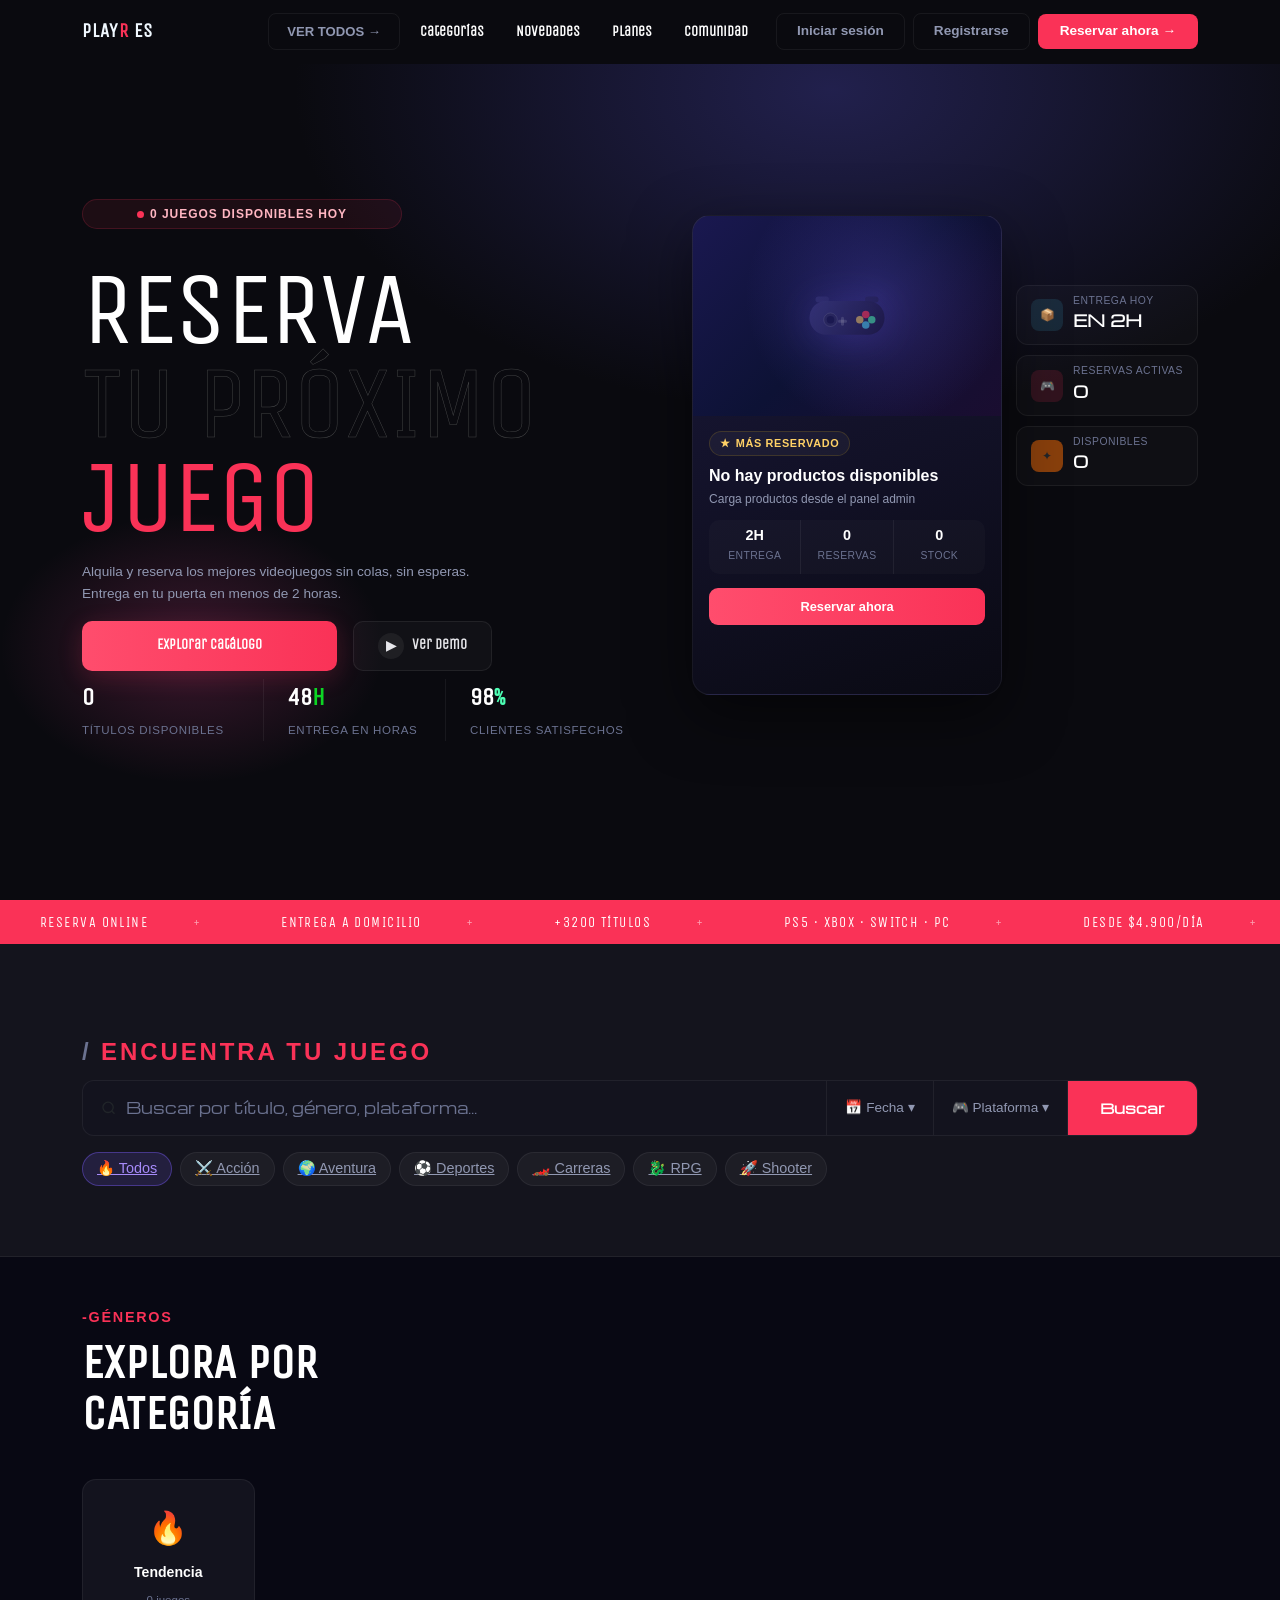
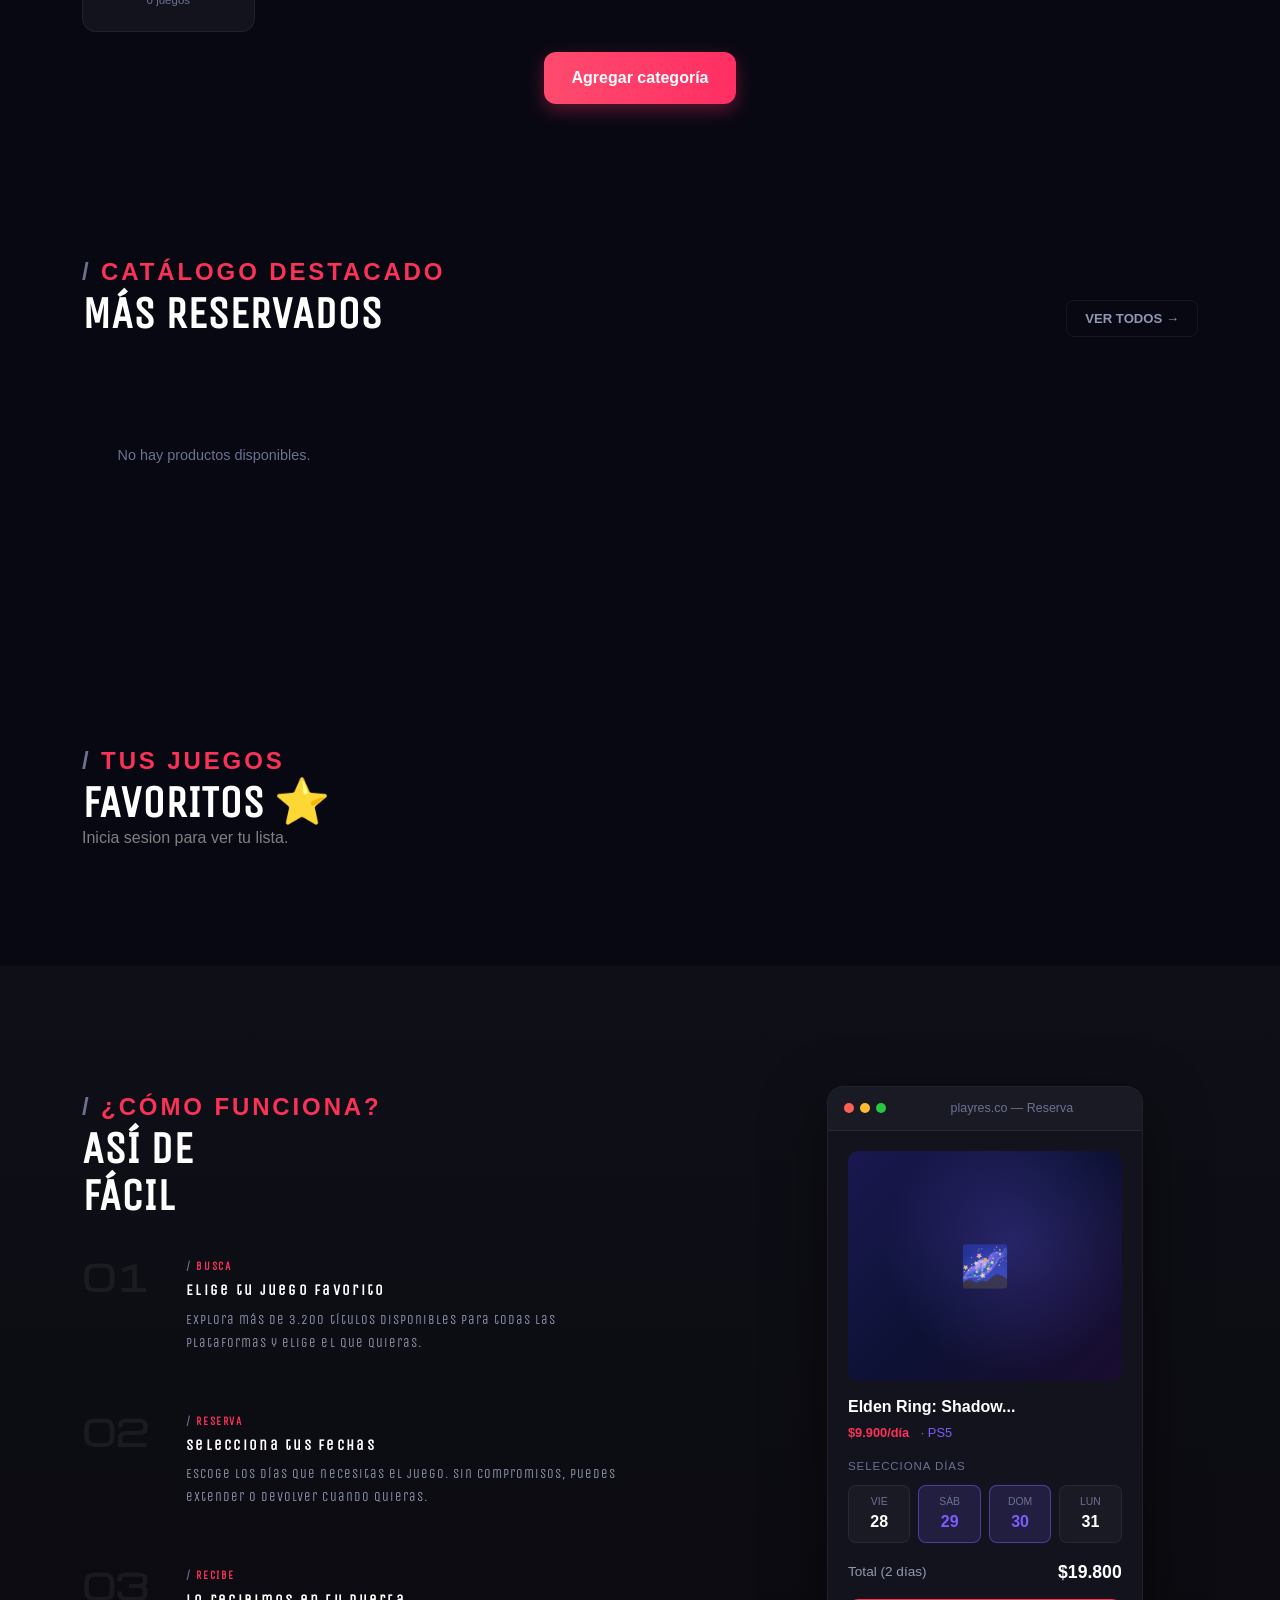
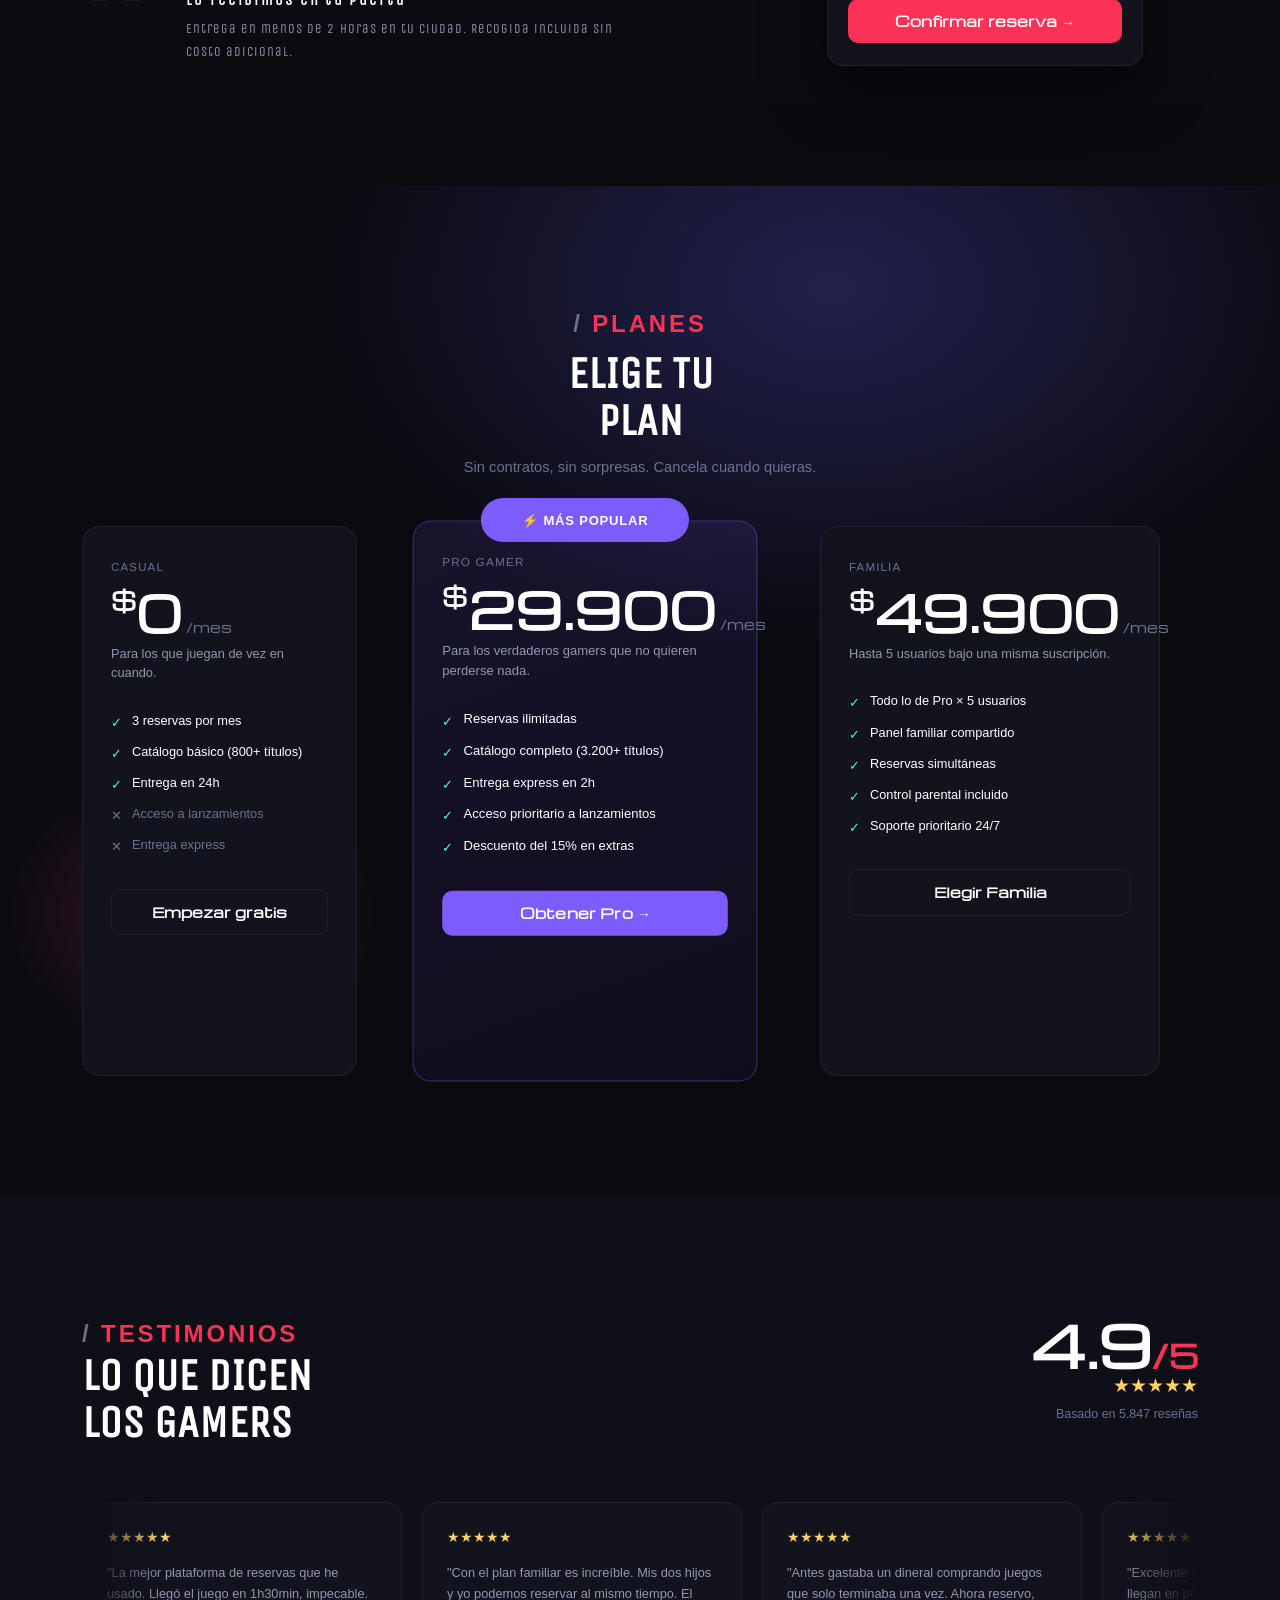
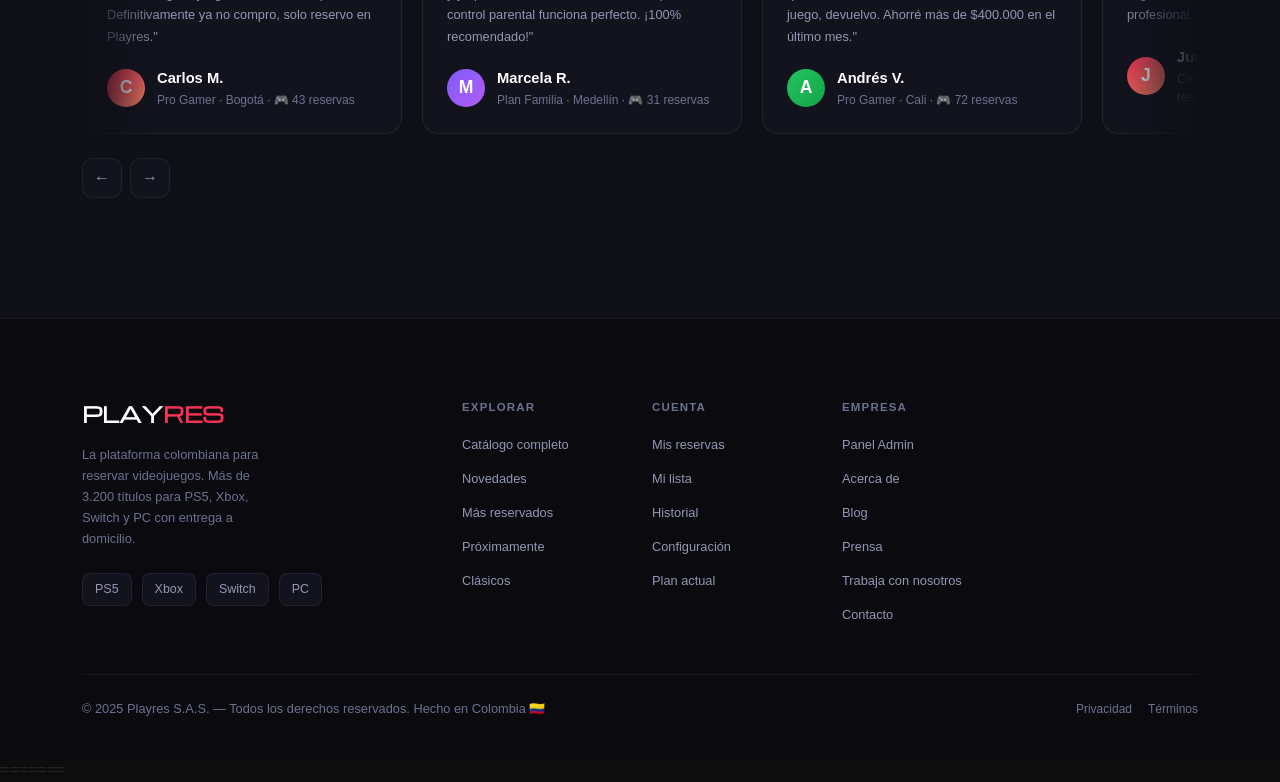
==== commit a35a4f26: "conexion backend y frontend" ====
--- a/frontend/index.html
+++ b/frontend/index.html
@@ -13,7 +13,6 @@
       rel="stylesheet"
     />
     <link rel="stylesheet" href="css/styles.css" />
-    <link rel="stylesheet" href="js/app.js" />
   </head>
   <body>
     <!-- NAVBAR -->
@@ -478,7 +477,7 @@
           </div>
           <a href="catalogo.html" class="btn-ver">VER TODOS →</a>
         </div>
-        <div class="games-grid">
+        <div class="games-grid" id="featuredGamesGrid">
           <div class="game-card">
             <div class="game-thumbnail game-thumb-purple">
               <div class="game-tags">
@@ -979,6 +978,7 @@
             <div id="successMessage" class="alert alert-success d-none">
               Cuenta creada correctamente 🎉
             </div>
+            <div id="registerError" class="alert alert-danger d-none"></div>
             <form id="registerForm">
               <div class="mb-3">
                 <label class="form-label">Nombre</label>
@@ -1056,9 +1056,6 @@
         </div>
       </div>
     </div>
-    <script src="js/app.js"></script>
-    <script src="js/juegos.js"></script>
-
     <!-- =========================================
  MODAL: AGREGAR NUEVA CATEGORÍA
 ========================================= -->
@@ -1093,5 +1090,8 @@
         </div>
       </div>
     </div>
+    <script src="js/api.js"></script>
+    <script src="js/juegos.js"></script>
+    <script src="js/app.js"></script>
   </body>
 </html>
--- a/frontend/css/styles.css
+++ b/frontend/css/styles.css
@@ -419,6 +419,20 @@
   filter: drop-shadow(0 4px 20px rgba(100,80,220,0.4));
 }
 
+.hero-featured-cover {
+  width: 100%;
+  height: 100%;
+  object-fit: cover;
+  position: relative;
+  z-index: 1;
+}
+
+.hero-featured-emoji {
+  font-size: 4rem;
+  position: relative;
+  z-index: 1;
+}
+
 .gc-body {
   padding: 14px 16px 16px;
 }
@@ -773,13 +787,22 @@
 .game-thumbnail {
   width: 100%;
   height: 69%;
-  aspect-ratio: 4/3;
   display: flex;
   align-items: center;
   justify-content: center;
   font-size: 3.5rem;
   position: relative;
   overflow: hidden;
+}
+
+.catalog-card-link { height: 58%; }
+.catalog-card-link .game-thumbnail { height: 100%; }
+
+.game-cover {
+  width: 100%;
+  height: 100%;
+  display: block;
+  object-fit: cover;
 }
 
 .game-thumb-purple { background: linear-gradient(135deg, #1a1040, #0d0820); }
@@ -1570,6 +1593,20 @@
 .detail-price-label { font-size: 0.68rem; color: var(--muted); text-transform: uppercase; letter-spacing: 0.08em; margin-bottom: 4px; }
 .detail-price-amount { font-family: "Michroma", sans-serif; font-size: 2rem; font-weight: 900; color: var(--red); line-height: 1; }
 .detail-price-amount span { font-size: 0.85rem; color: var(--muted2); font-family: "Unica One", sans-serif; }
+.detail-cover {
+  width: 100%;
+  height: 100%;
+  display: block;
+  object-fit: cover;
+  border-radius: inherit;
+}
+.gallery-main #galleryEmoji {
+  width: 100%;
+  height: 100%;
+  display: flex;
+  align-items: center;
+  justify-content: center;
+}
 
 /* Selector de días */
 .days-label {
@@ -1998,9 +2035,27 @@
   border-radius: 8px;
   display: flex; align-items: center; justify-content: center;
   font-size: 1.3rem; flex-shrink: 0;
+  overflow: hidden;
+  background: rgba(255,255,255,0.04);
+}
+.tbl-cover {
+  width: 100%;
+  height: 100%;
+  display: block;
+  object-fit: cover;
 }
 .tbl-game-info { display: flex; align-items: center; gap: 12px; }
-.tbl-game-name { font-size: 0.85rem; font-weight: 700; color: #fff; margin-bottom: 2px; }
+.tbl-game-info > div:last-child { min-width: 0; }
+.tbl-game-name {
+  font-size: 0.85rem;
+  font-weight: 700;
+  color: #fff;
+  margin-bottom: 2px;
+  max-width: 220px;
+  overflow: hidden;
+  text-overflow: ellipsis;
+  white-space: nowrap;
+}
 .tbl-game-id { font-size: 0.65rem; color: var(--muted); font-family: "Michroma", sans-serif; }
 
 /* Badges estado */
@@ -2016,6 +2071,13 @@
 .status-badge.agotado::before { background: var(--red); }
 .status-badge.reservado { background: rgba(77,217,255,0.1); color: #4dd9ff; border: 1px solid rgba(77,217,255,0.2); }
 .status-badge.reservado::before { background: #4dd9ff; }
+
+.catalog-status-badge {
+  position: absolute;
+  left: 10px;
+  bottom: 10px;
+  z-index: 2;
+}
 
 .platform-tbl {
   background: rgba(124,92,252,0.1);
@@ -2480,4 +2542,4 @@
 /* efecto al hacer click */
 .btn-add-category:active {
   transform: scale(0.97);
-}+}
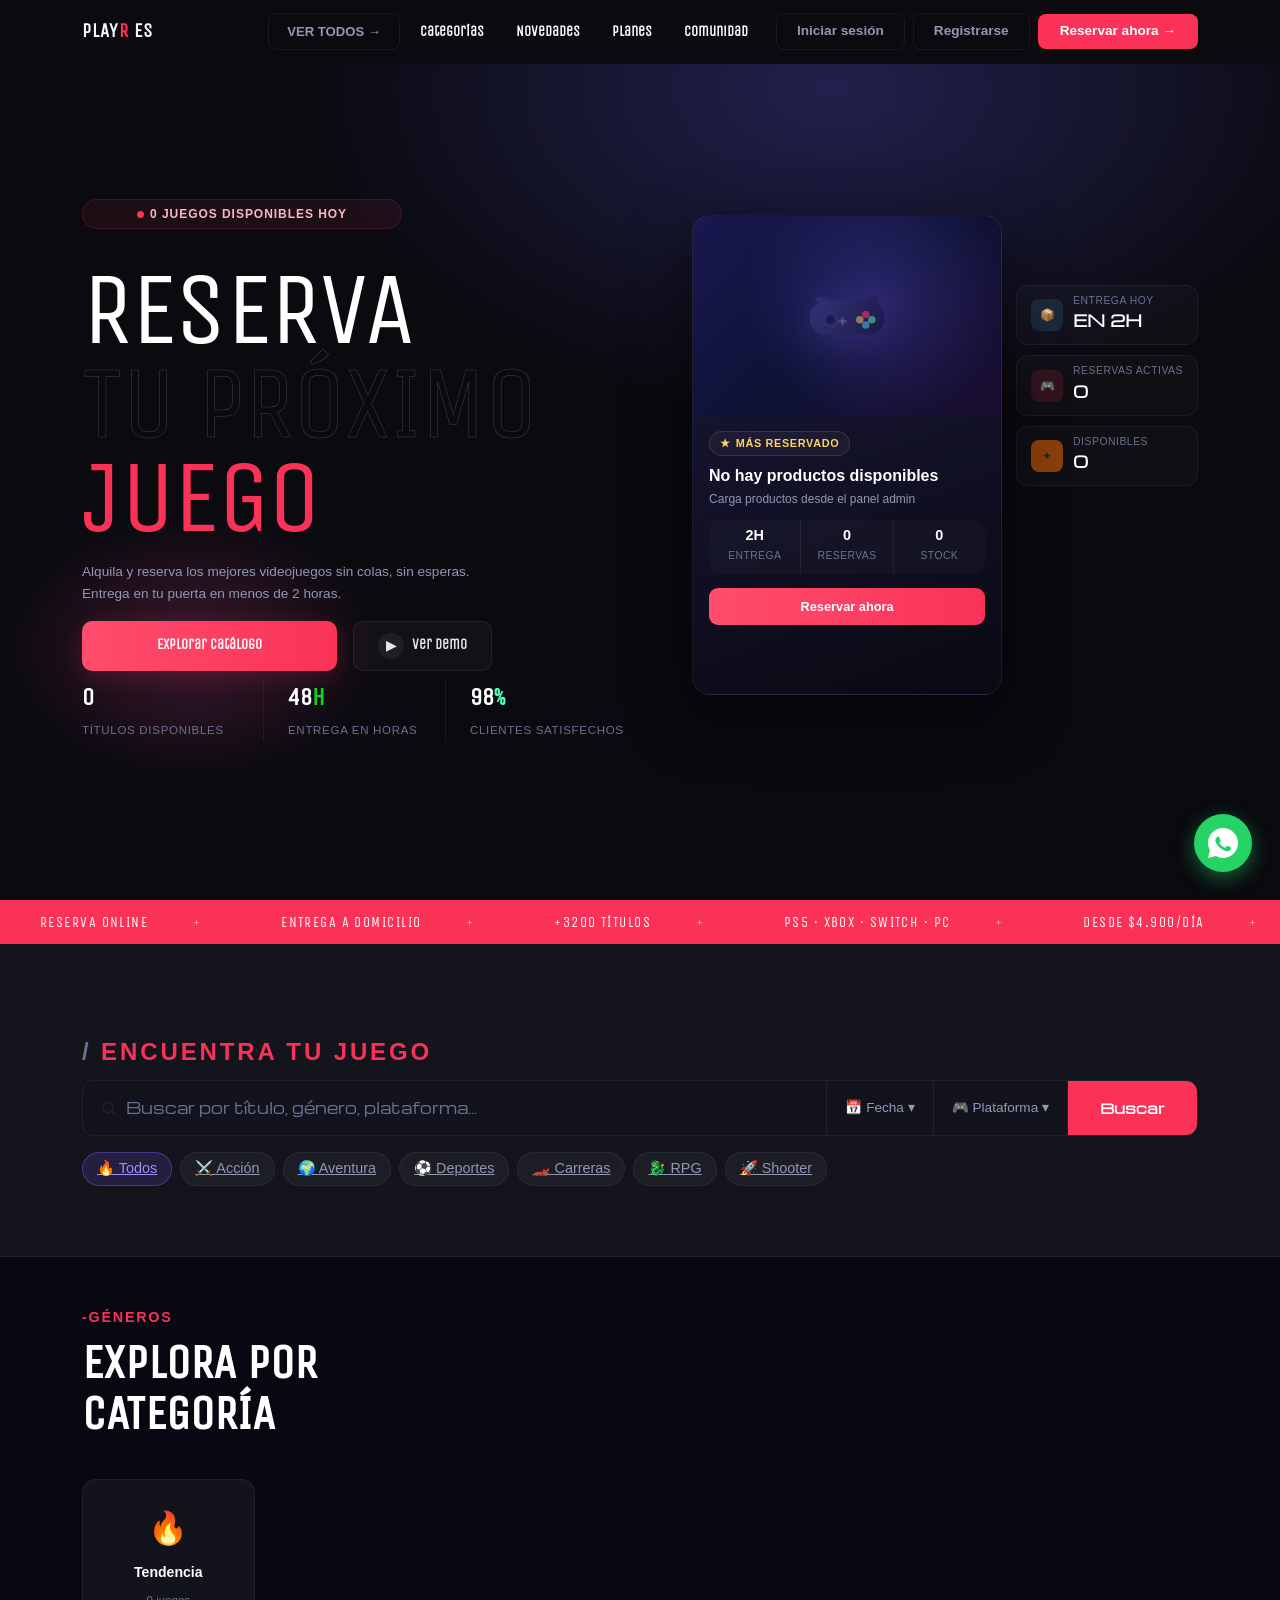
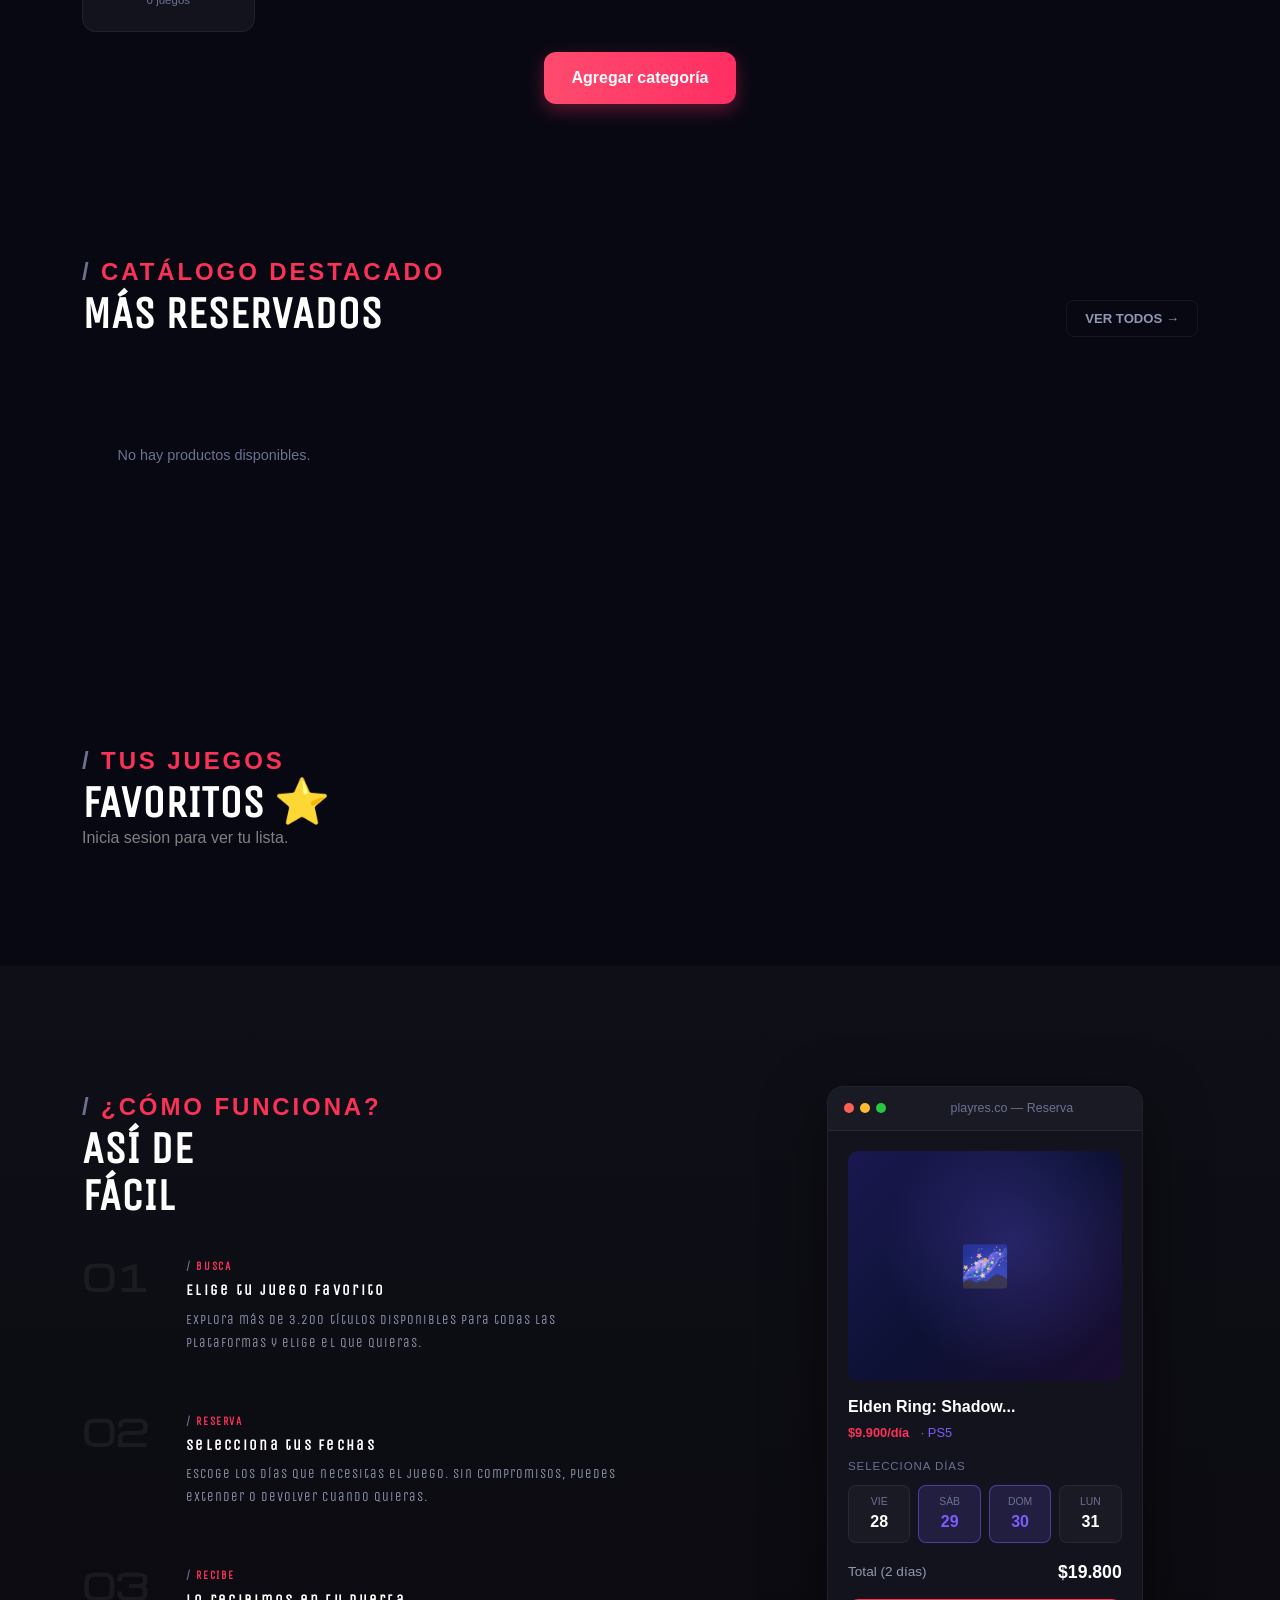
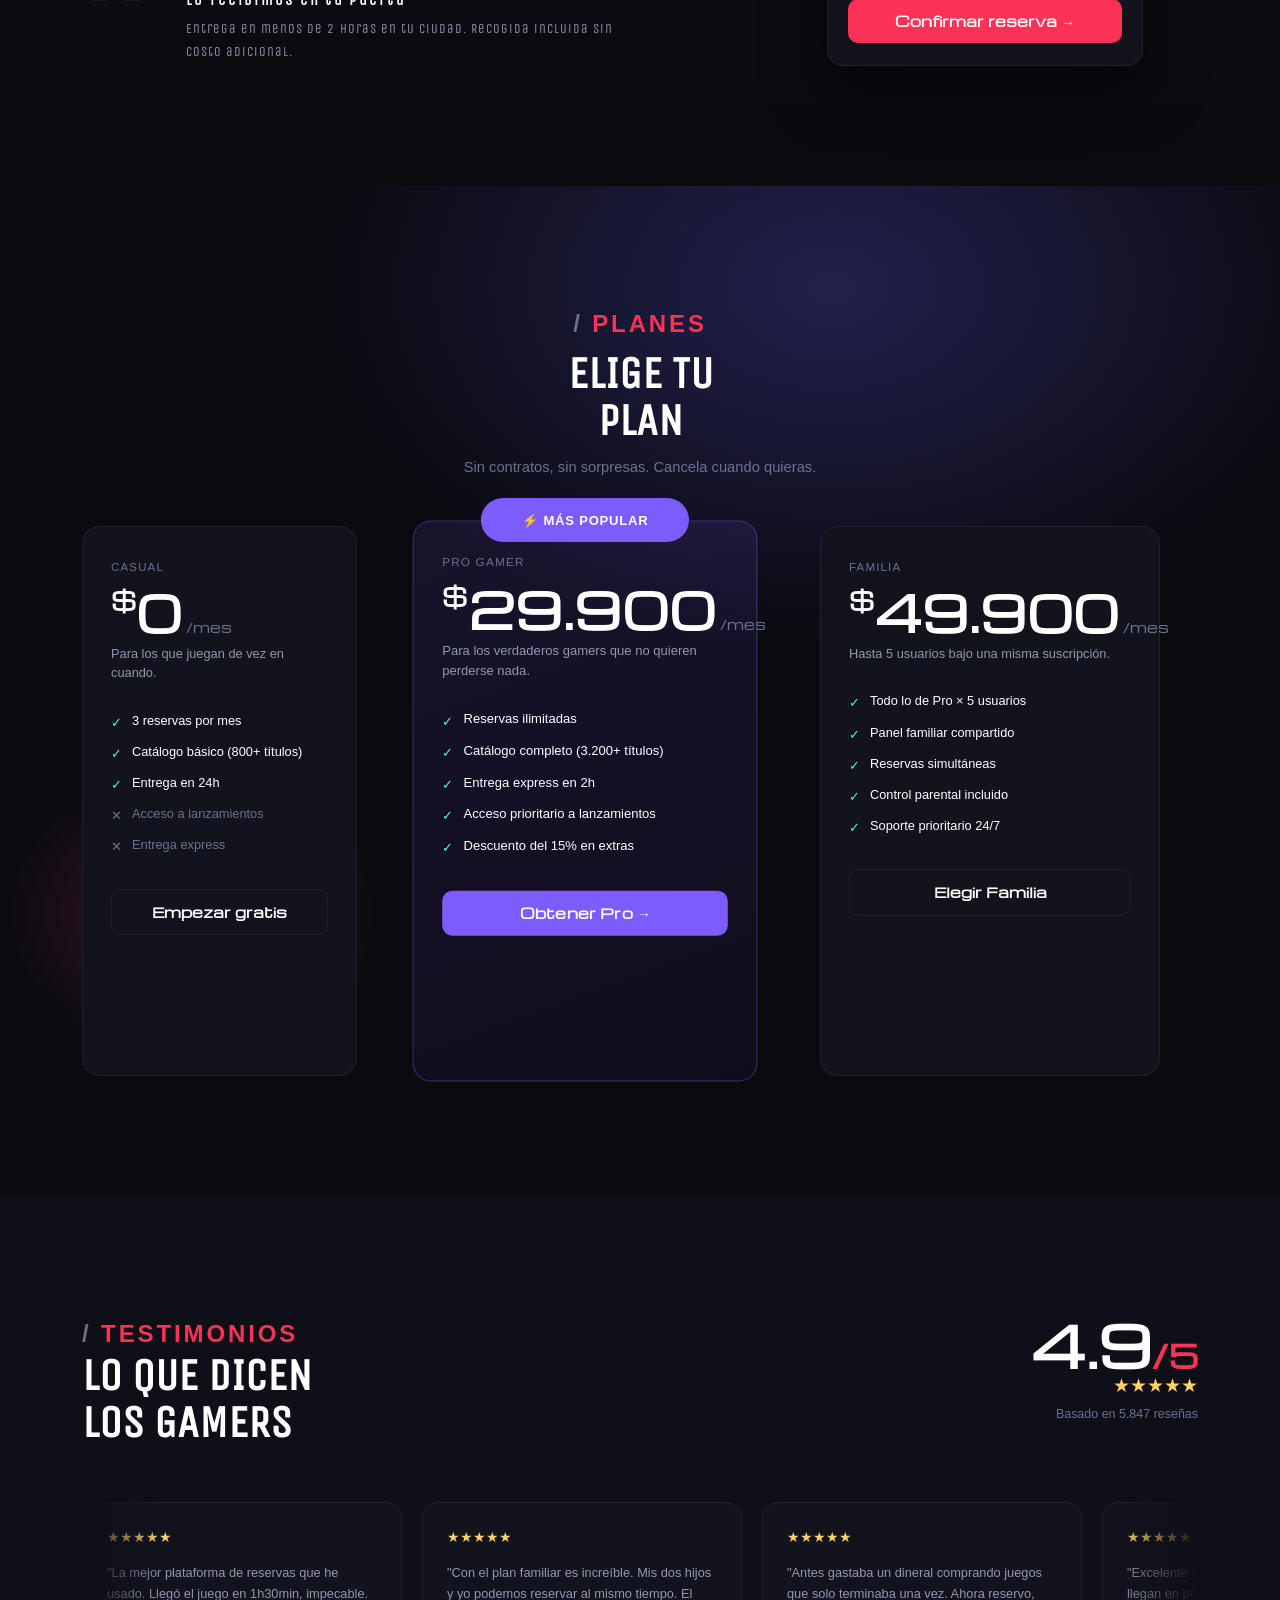
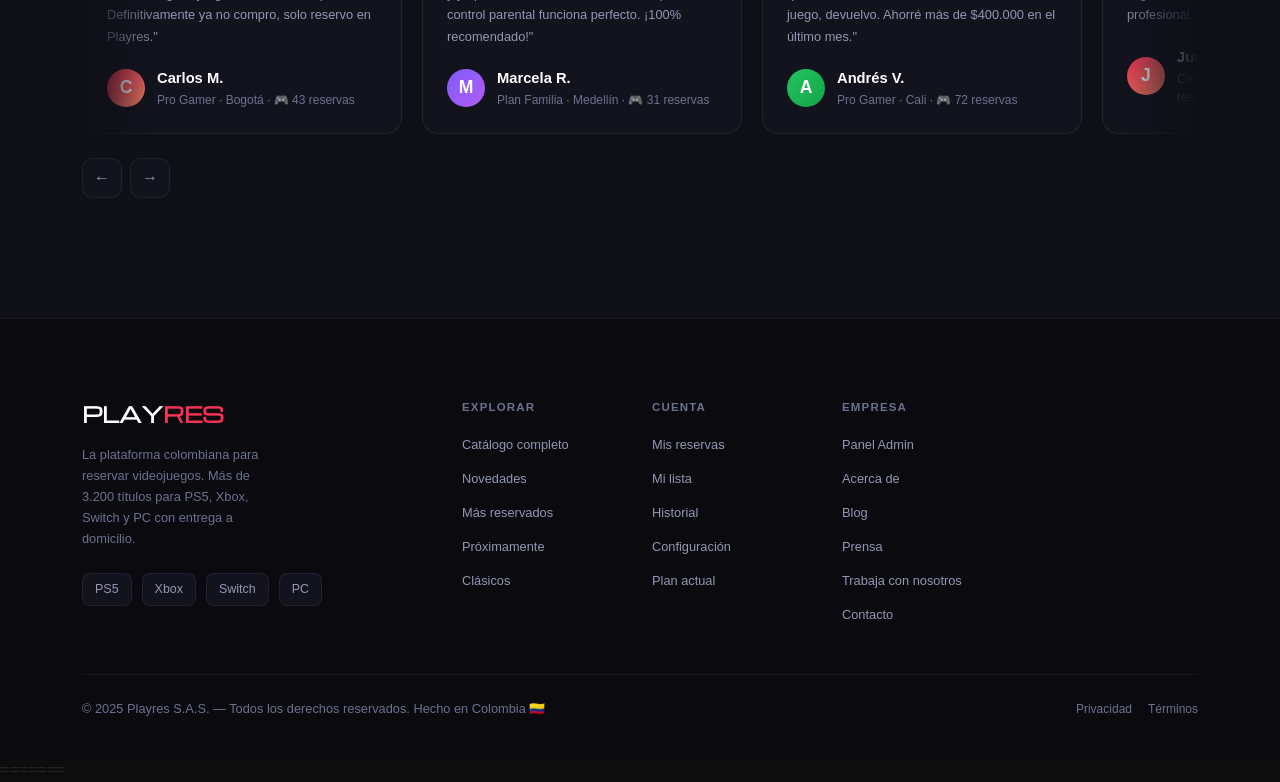
==== commit 72b2b70c: "Adding whatsapp button responsive" ====
--- a/frontend/index.html
+++ b/frontend/index.html
@@ -1093,5 +1093,13 @@
     <script src="js/api.js"></script>
     <script src="js/juegos.js"></script>
     <script src="js/app.js"></script>
+
+  <!-- WhatsApp floating button -->
+  <a href="https://wa.me/573046446995" target="_blank" rel="noopener noreferrer" class="whatsapp-float" aria-label="Contáctanos por WhatsApp">
+    <span class="wa-tooltip">¿Tienes dudas? ¡Escríbenos!</span>
+    <span class="wa-bubble">
+      <svg viewBox="0 0 32 32" xmlns="http://www.w3.org/2000/svg"><path d="M16 0C7.164 0 0 7.163 0 16c0 2.822.737 5.469 2.027 7.77L0 32l8.437-2.01A15.93 15.93 0 0 0 16 32c8.836 0 16-7.163 16-16S24.836 0 16 0zm8.32 22.71c-.346.974-2.03 1.86-2.783 1.977-.71.11-1.604.156-2.587-.163-.597-.193-1.363-.45-2.347-.882-4.124-1.781-6.814-5.928-7.018-6.201-.205-.274-1.67-2.22-1.67-4.233 0-2.013 1.054-2.999 1.43-3.41.375-.41.82-.514 1.092-.514.274 0 .547.003.787.014.252.012.59-.096.923.704.346.82 1.175 2.832 1.278 3.038.102.205.17.444.034.718-.137.274-.205.444-.41.683-.205.24-.431.536-.615.72-.205.204-.418.425-.18.834.238.41 1.057 1.744 2.27 2.826 1.56 1.391 2.876 1.822 3.286 2.027.41.205.649.17.888-.103.24-.274 1.022-1.19 1.296-1.6.273-.41.546-.34.922-.205.376.137 2.387 1.126 2.797 1.33.41.205.683.308.786.479.103.17.103.984-.243 1.96z"/></svg>
+    </span>
+  </a>
   </body>
 </html>
--- a/frontend/css/styles.css
+++ b/frontend/css/styles.css
@@ -2282,7 +2282,6 @@
 @media (max-width: 767px) {
   .admin-sidebar   { display: none; }
   .admin-main      { margin-left: 0; }
-  .gallery-thumbs  { grid-template-columns: repeat(2, 1fr); }
   .related-grid    { grid-template-columns: 1fr; }
   .detail-meta-row { grid-template-columns: 1fr; }
   .detail-meta-item { border-right: none; border-bottom: 1px solid var(--border); }
@@ -2543,3 +2542,61 @@
 .btn-add-category:active {
   transform: scale(0.97);
 }
+
+/* ════════════════════════════════════════════════════════════
+   WHATSAPP FLOATING BUTTON
+   ════════════════════════════════════════════════════════════ */
+.whatsapp-float {
+  position: fixed;
+  bottom: 28px;
+  right: 28px;
+  z-index: 9999;
+  display: flex;
+  align-items: center;
+  gap: 10px;
+  text-decoration: none;
+}
+
+.whatsapp-float .wa-bubble {
+  background: #25d366;
+  color: #fff;
+  border-radius: 50%;
+  width: 58px;
+  height: 58px;
+  display: flex;
+  align-items: center;
+  justify-content: center;
+  box-shadow: 0 6px 20px rgba(37, 211, 102, 0.45);
+  transition: transform 0.2s ease, box-shadow 0.2s ease;
+  flex-shrink: 0;
+}
+
+.whatsapp-float:hover .wa-bubble {
+  transform: scale(1.1);
+  box-shadow: 0 10px 28px rgba(37, 211, 102, 0.65);
+}
+
+.whatsapp-float .wa-bubble svg {
+  width: 30px;
+  height: 30px;
+  fill: #fff;
+}
+
+.whatsapp-float .wa-tooltip {
+  background: rgba(15, 15, 24, 0.92);
+  color: #e6e6ea;
+  font-size: 0.82rem;
+  padding: 6px 12px;
+  border-radius: 8px;
+  border: 1px solid rgba(37, 211, 102, 0.3);
+  white-space: nowrap;
+  opacity: 0;
+  transform: translateX(6px);
+  transition: opacity 0.2s ease, transform 0.2s ease;
+  pointer-events: none;
+}
+
+.whatsapp-float:hover .wa-tooltip {
+  opacity: 1;
+  transform: translateX(0);
+}
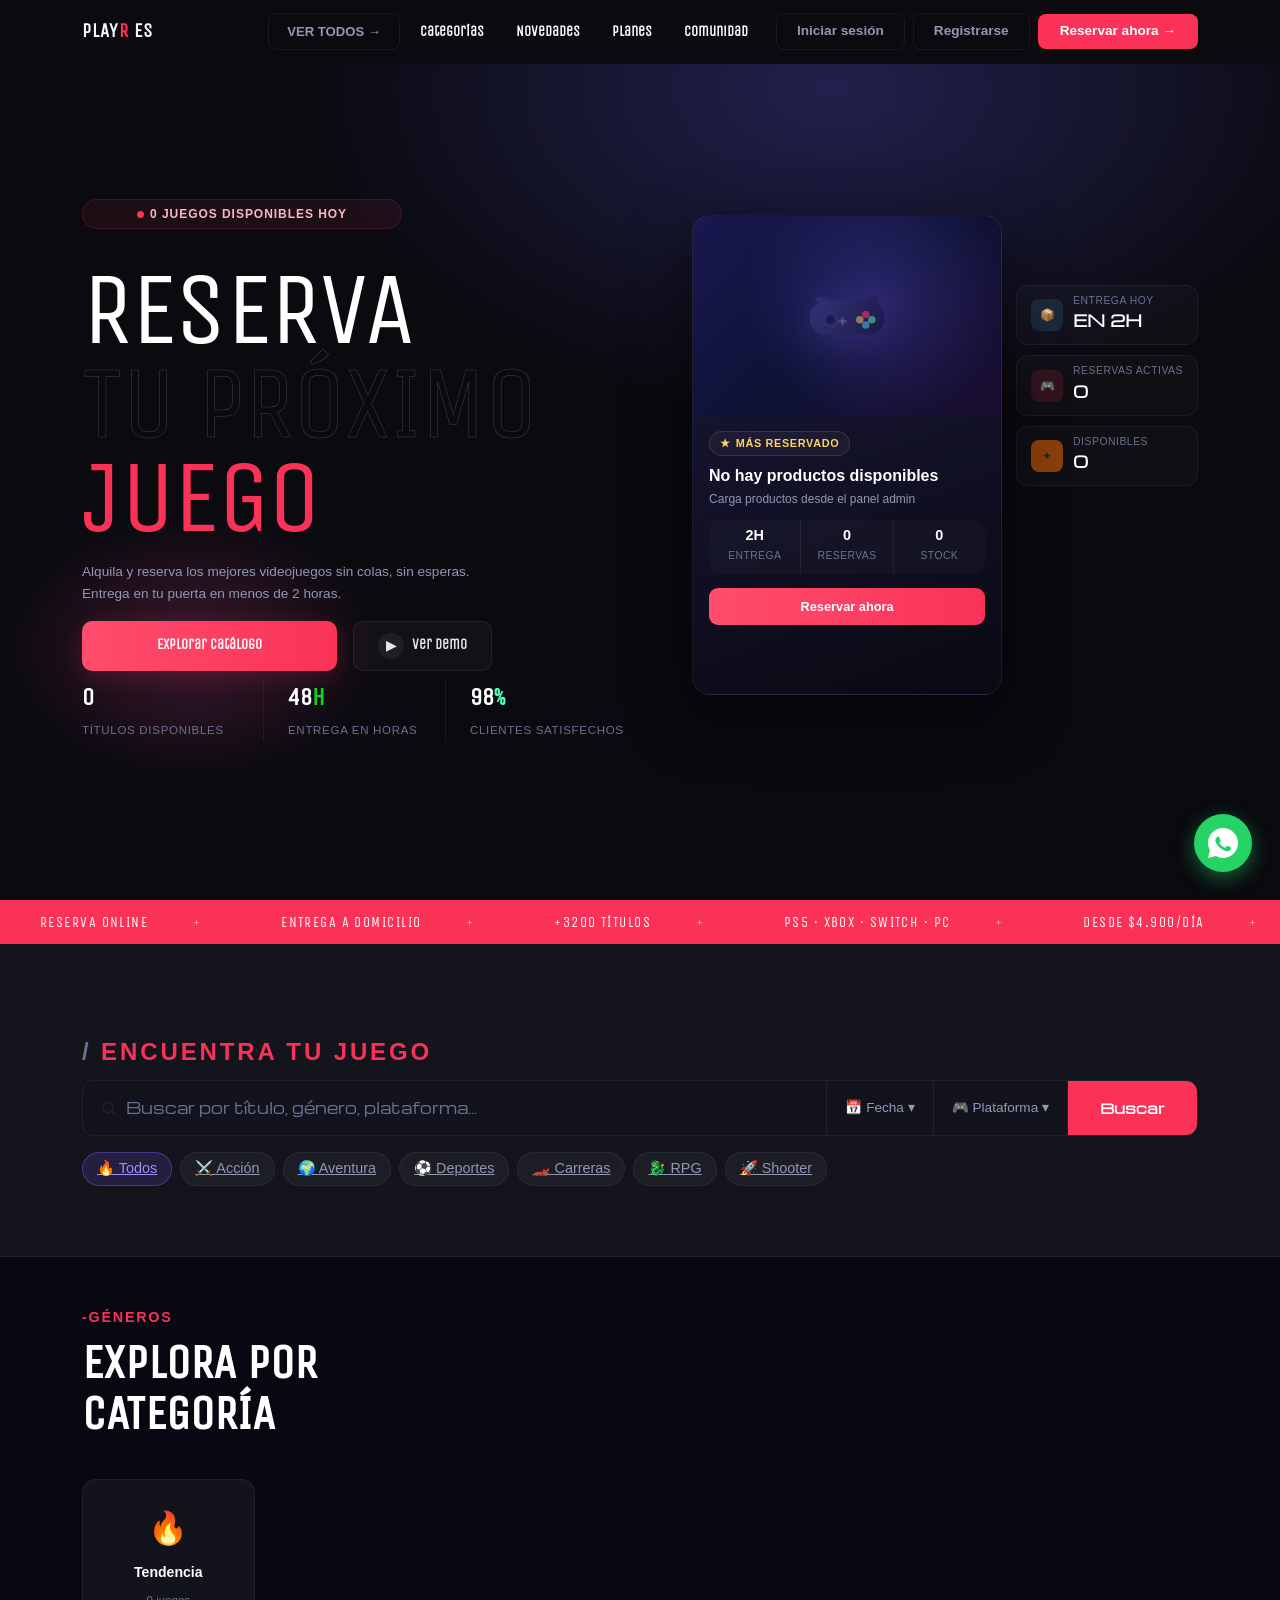
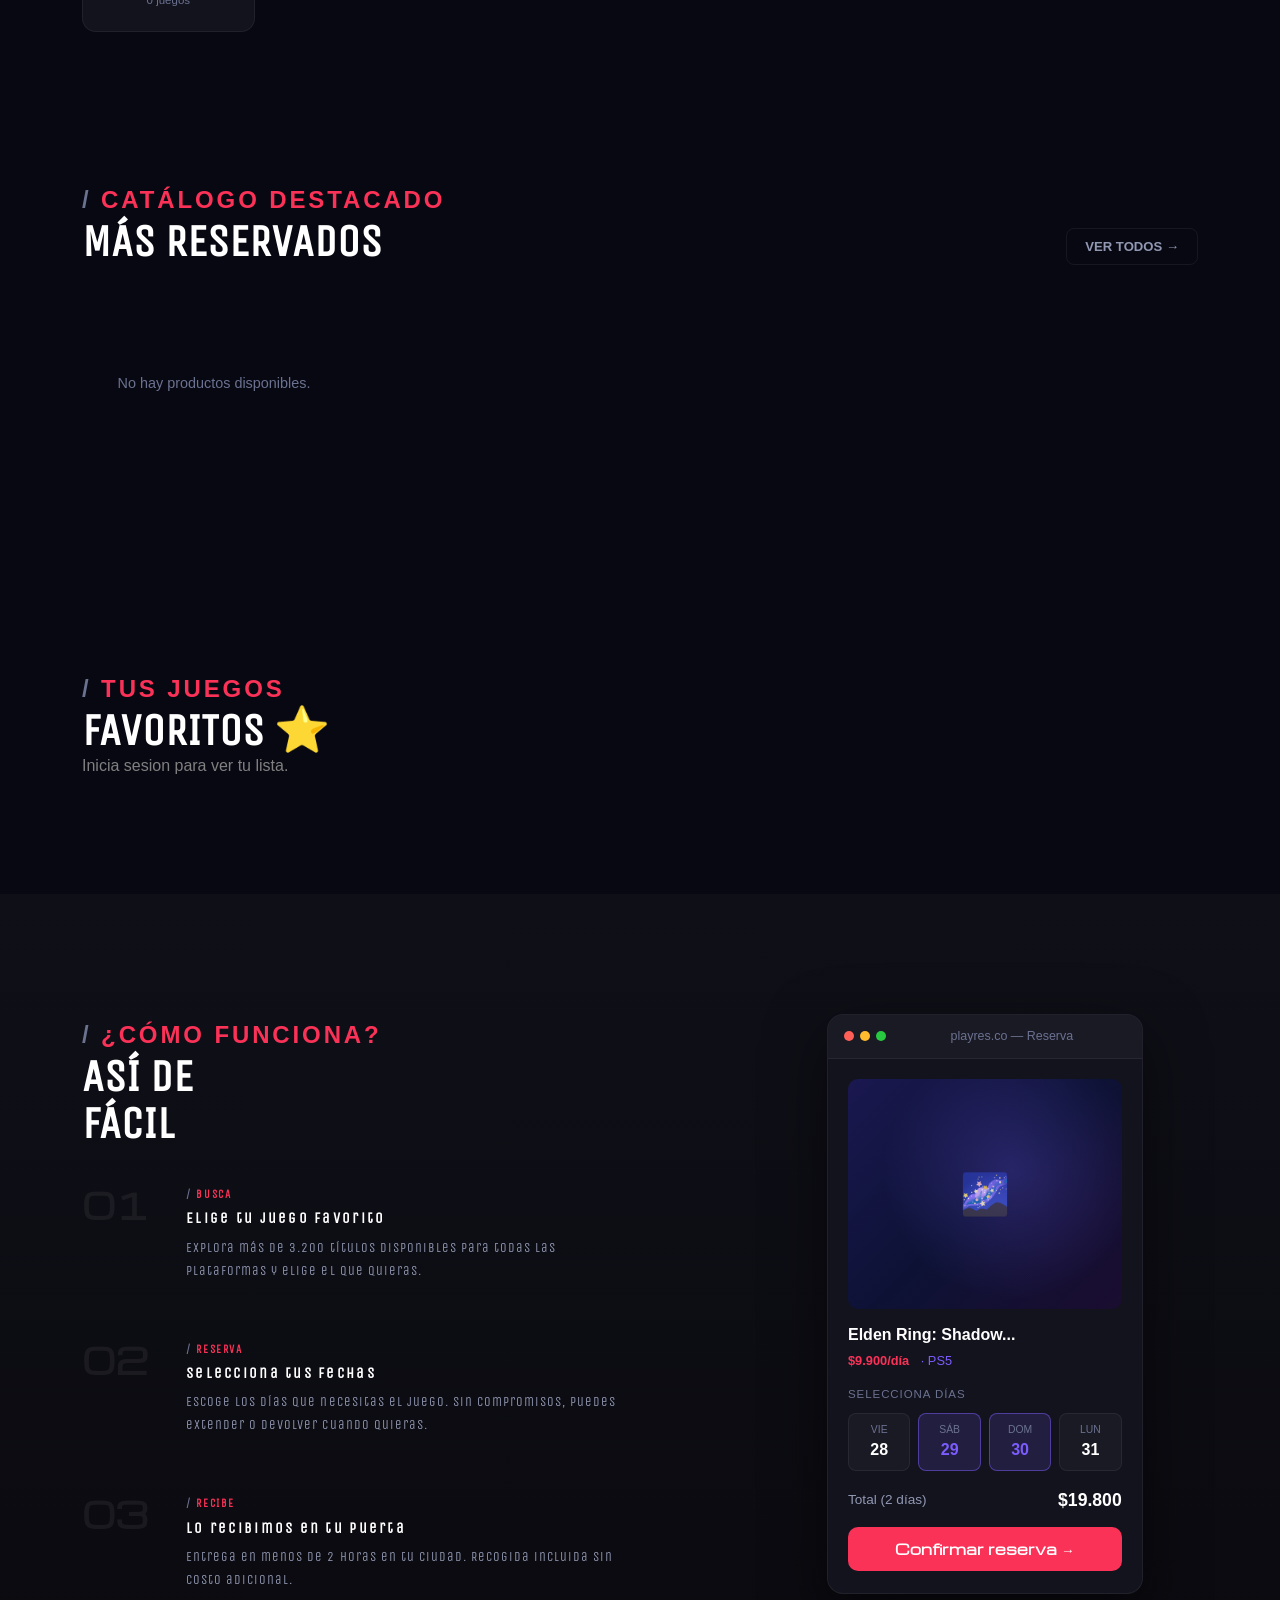
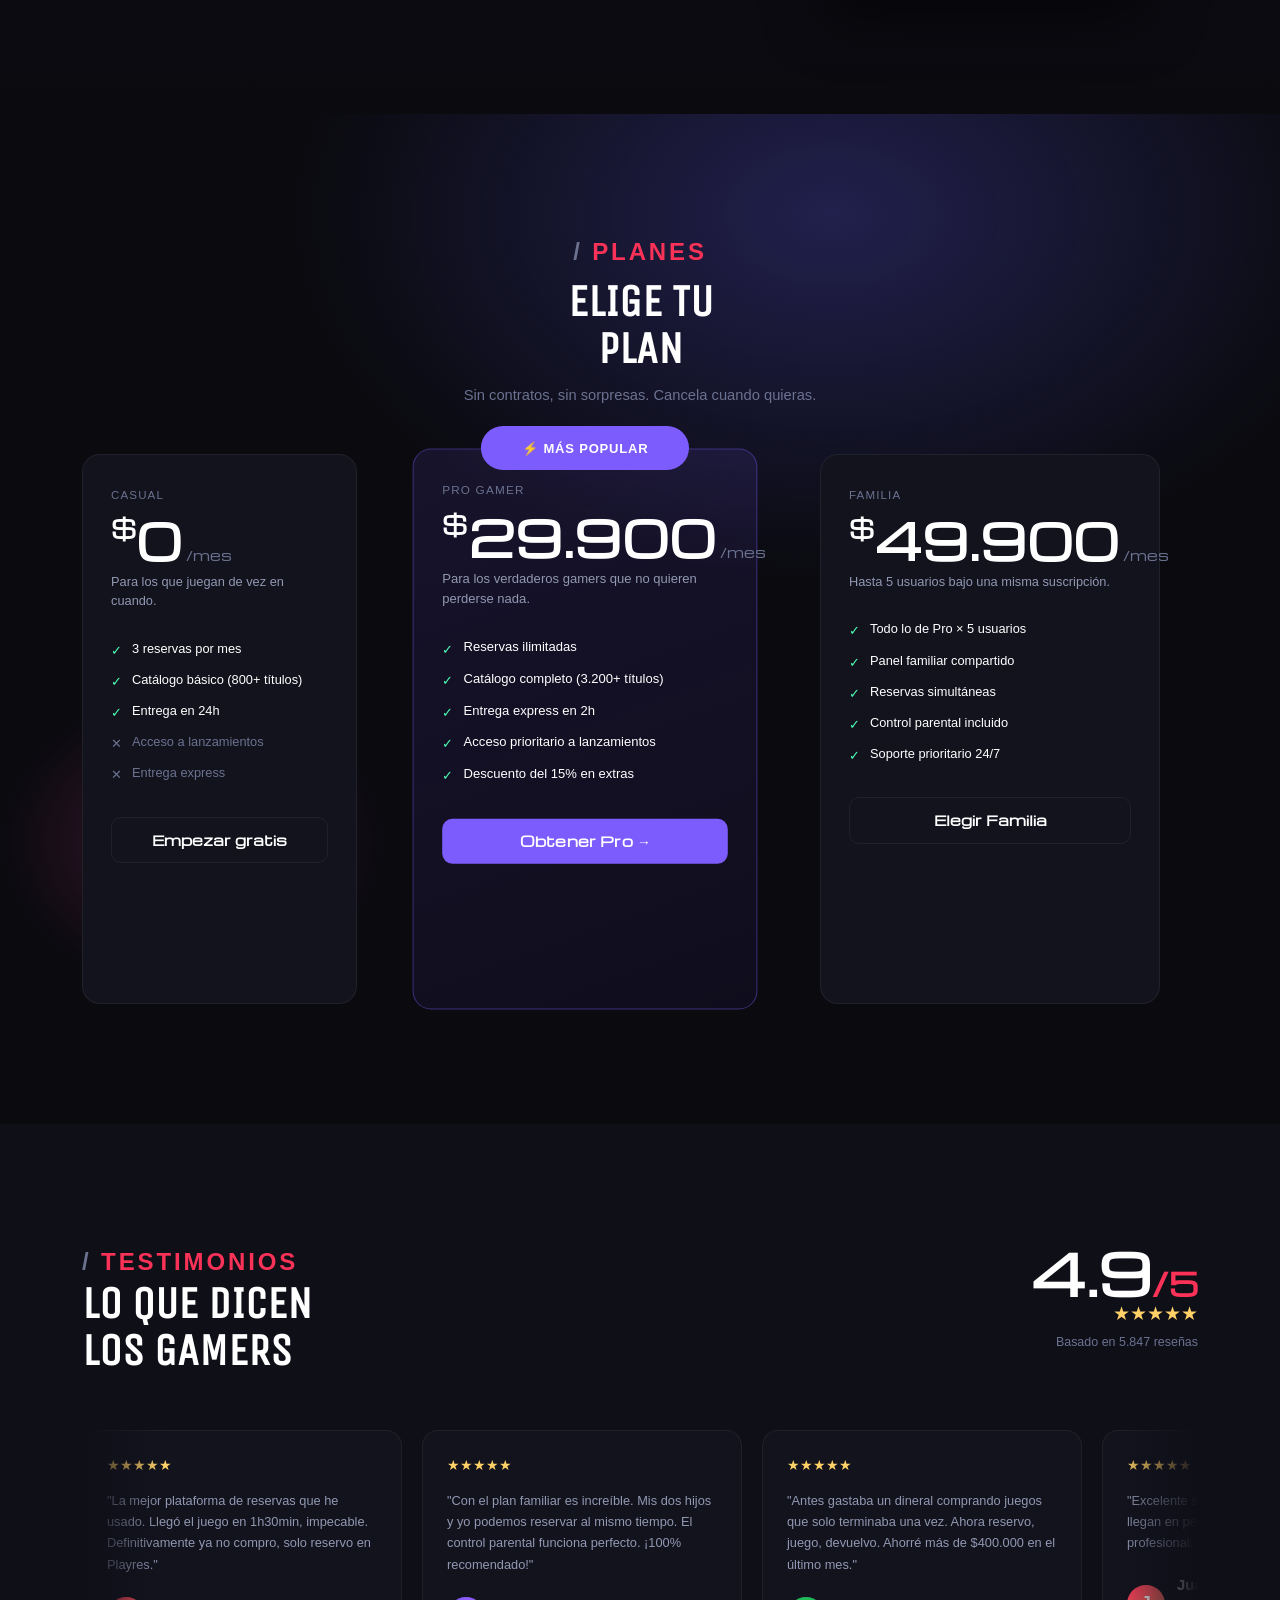
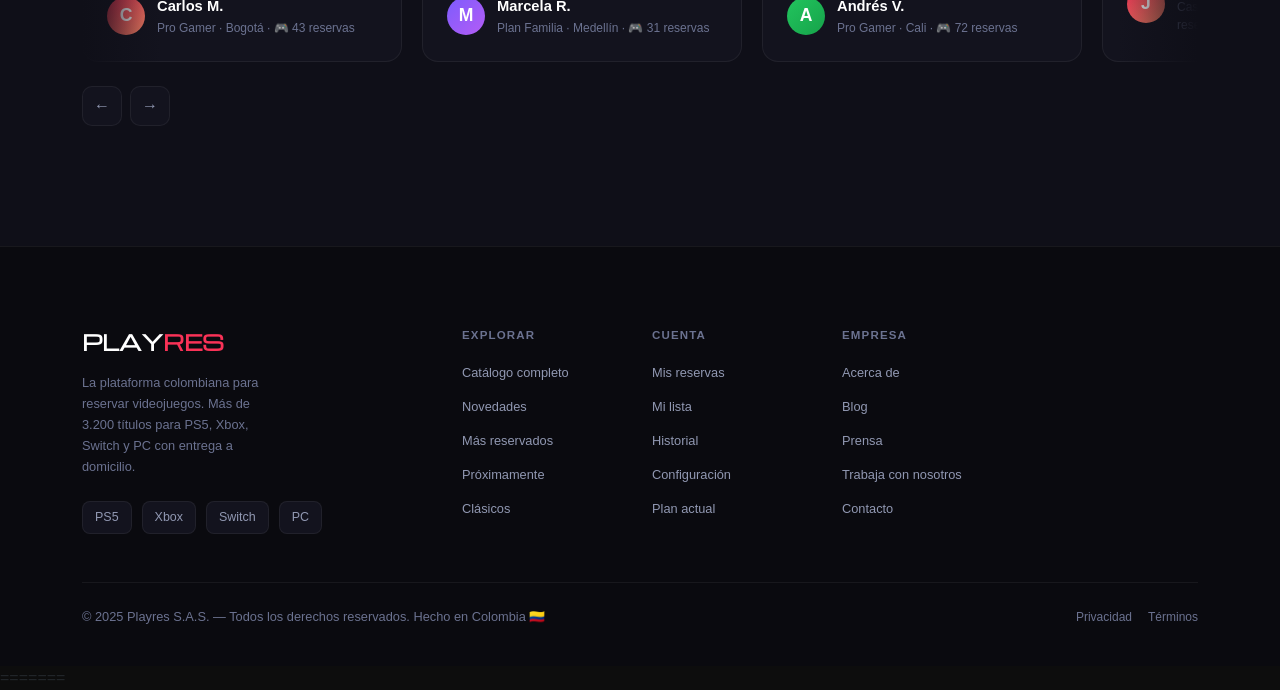
==== commit e0c1386a: "Merge branch feature/reserva1 con cambios de disponibilidad y roles" ====
--- a/frontend/index.html
+++ b/frontend/index.html
@@ -76,38 +76,42 @@
               id="navUserProfile"
               class="d-none d-flex align-items-center gap-3"
             >
-              <span
-                id="userNameDisplay"
-                class="fw-bold"
-                style="color: aliceblue; font-size: 0.9rem"
-              ></span>
-
-              <div
-                id="userAvatarInitials"
-                class="rounded-circle d-flex justify-content-center align-items-center fw-bold"
-                style="
-                  width: 35px;
-                  height: 35px;
-                  font-size: 0.8rem;
-                  background-color: var(--red);
-                  color: white;
-                  cursor: pointer;
-                "
-                title="Cerrar sesión"
-                onclick="cerrarSesion()"
-              ></div>
-
-              <button
-                class="btn btn-outline-light btn-sm ms-2"
-                style="
-                  font-size: 1rem;
-                  padding: 3px 11px;
-                  border-color: rgba(255, 255, 255, 0.852);
-                "
-                onclick="cerrarSesion()"
-              >
-                SALIR
-              </button>
+              <div class="dropdown">
+                <div
+                  class="d-flex align-items-center gap-2"
+                  data-bs-toggle="dropdown"
+                  style="cursor: pointer;"
+                >
+                  <span
+                    id="userNameDisplay"
+                    class="fw-bold"
+                    style="color: aliceblue; font-size: 0.9rem"
+                  ></span>
+                  <div
+                    id="userAvatarInitials"
+                    class="rounded-circle d-flex justify-content-center align-items-center fw-bold"
+                    style="
+                      width: 35px;
+                      height: 35px;
+                      font-size: 0.8rem;
+                      background-color: var(--red);
+                      color: white;
+                    "
+                  ></div>
+                </div>
+                <ul class="dropdown-menu dropdown-menu-end" style="background-color: #1a1a2e; border: 1px solid rgba(255,255,255,0.1);">
+                  <li>
+                    <a id="btnPanelAdmin" href="admin.html" class="dropdown-item d-none" style="color: var(--red); font-weight: 600;">
+                      Panel Admin
+                    </a>
+                  </li>
+                  <li>
+                    <button class="dropdown-item" style="color: white;" onclick="cerrarSesion()">
+                      Salir
+                    </button>
+                  </li>
+                </ul>
+              </div>
             </div>
 
             <a href="#" class="btn btn-reservar btn-sm">Reservar ahora →</a>
@@ -455,15 +459,6 @@
           >
         </div>
         <!-- BOTÓN AGREGAR CATEGORÍA -->
-        <div style="text-align: center; margin-top: 20px">
-          <button
-            class="btn-add-category"
-            data-bs-toggle="modal"
-            data-bs-target="#addCategoryModal"
-          >
-            Agregar categoría
-          </button>
-        </div>
       </div>
     </section>
 
@@ -935,7 +930,6 @@
           <div class="col-lg-2 col-md-6">
             <div class="footer-category-title">Empresa</div>
             <ul class="footer-links">
-              <li><a href="admin.html"> Panel Admin</a></li>
               <li><a href="#">Acerca de</a></li>
               <li><a href="#">Blog</a></li>
               <li><a href="#">Prensa</a></li>
--- a/frontend/css/styles.css
+++ b/frontend/css/styles.css
@@ -2600,3 +2600,8 @@
   opacity: 1;
   transform: translateX(0);
 }
+
+/* Dropdown navbar usuario */
+#navUserProfile .dropdown-menu { background-color: #111827; border: 1px solid rgba(255,255,255,0.1); min-width: 160px; }
+#navUserProfile .dropdown-item { color: white; background-color: transparent; }
+#navUserProfile .dropdown-item:hover { background-color: #000; color: white; }
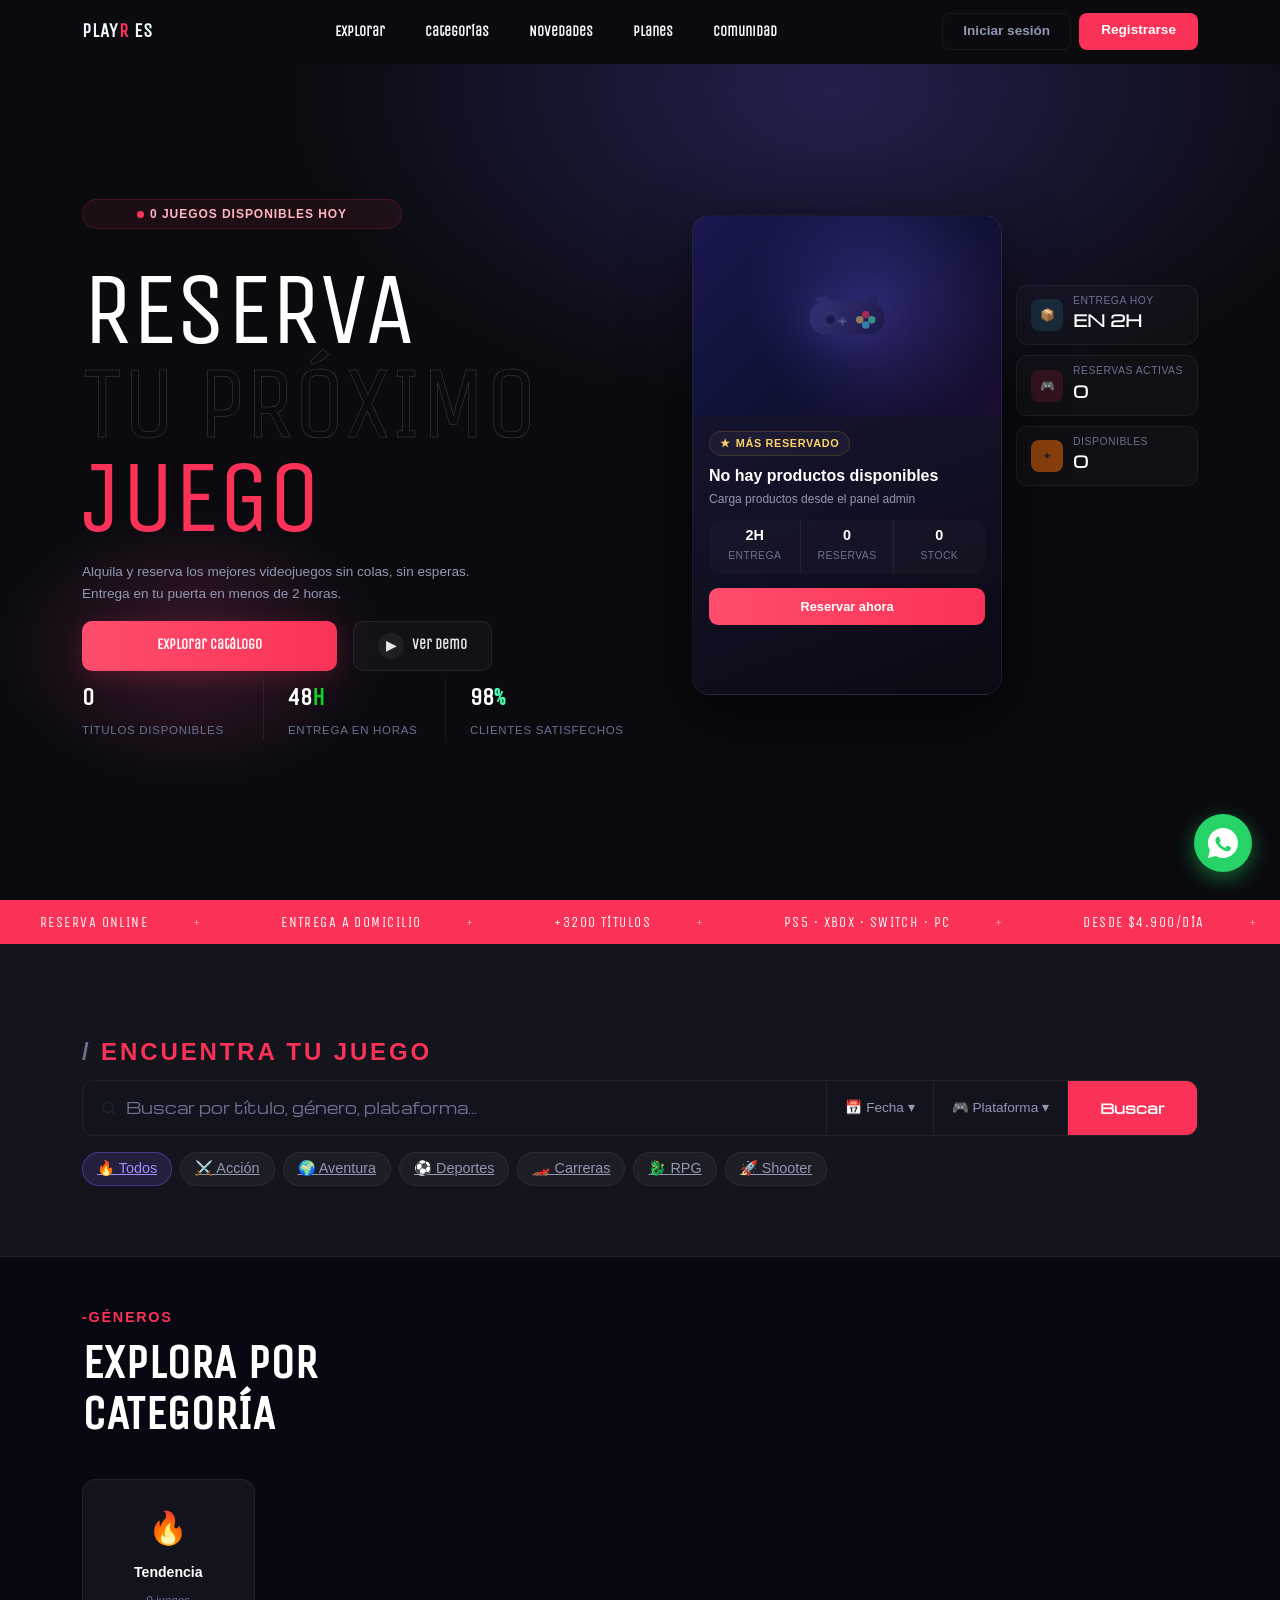
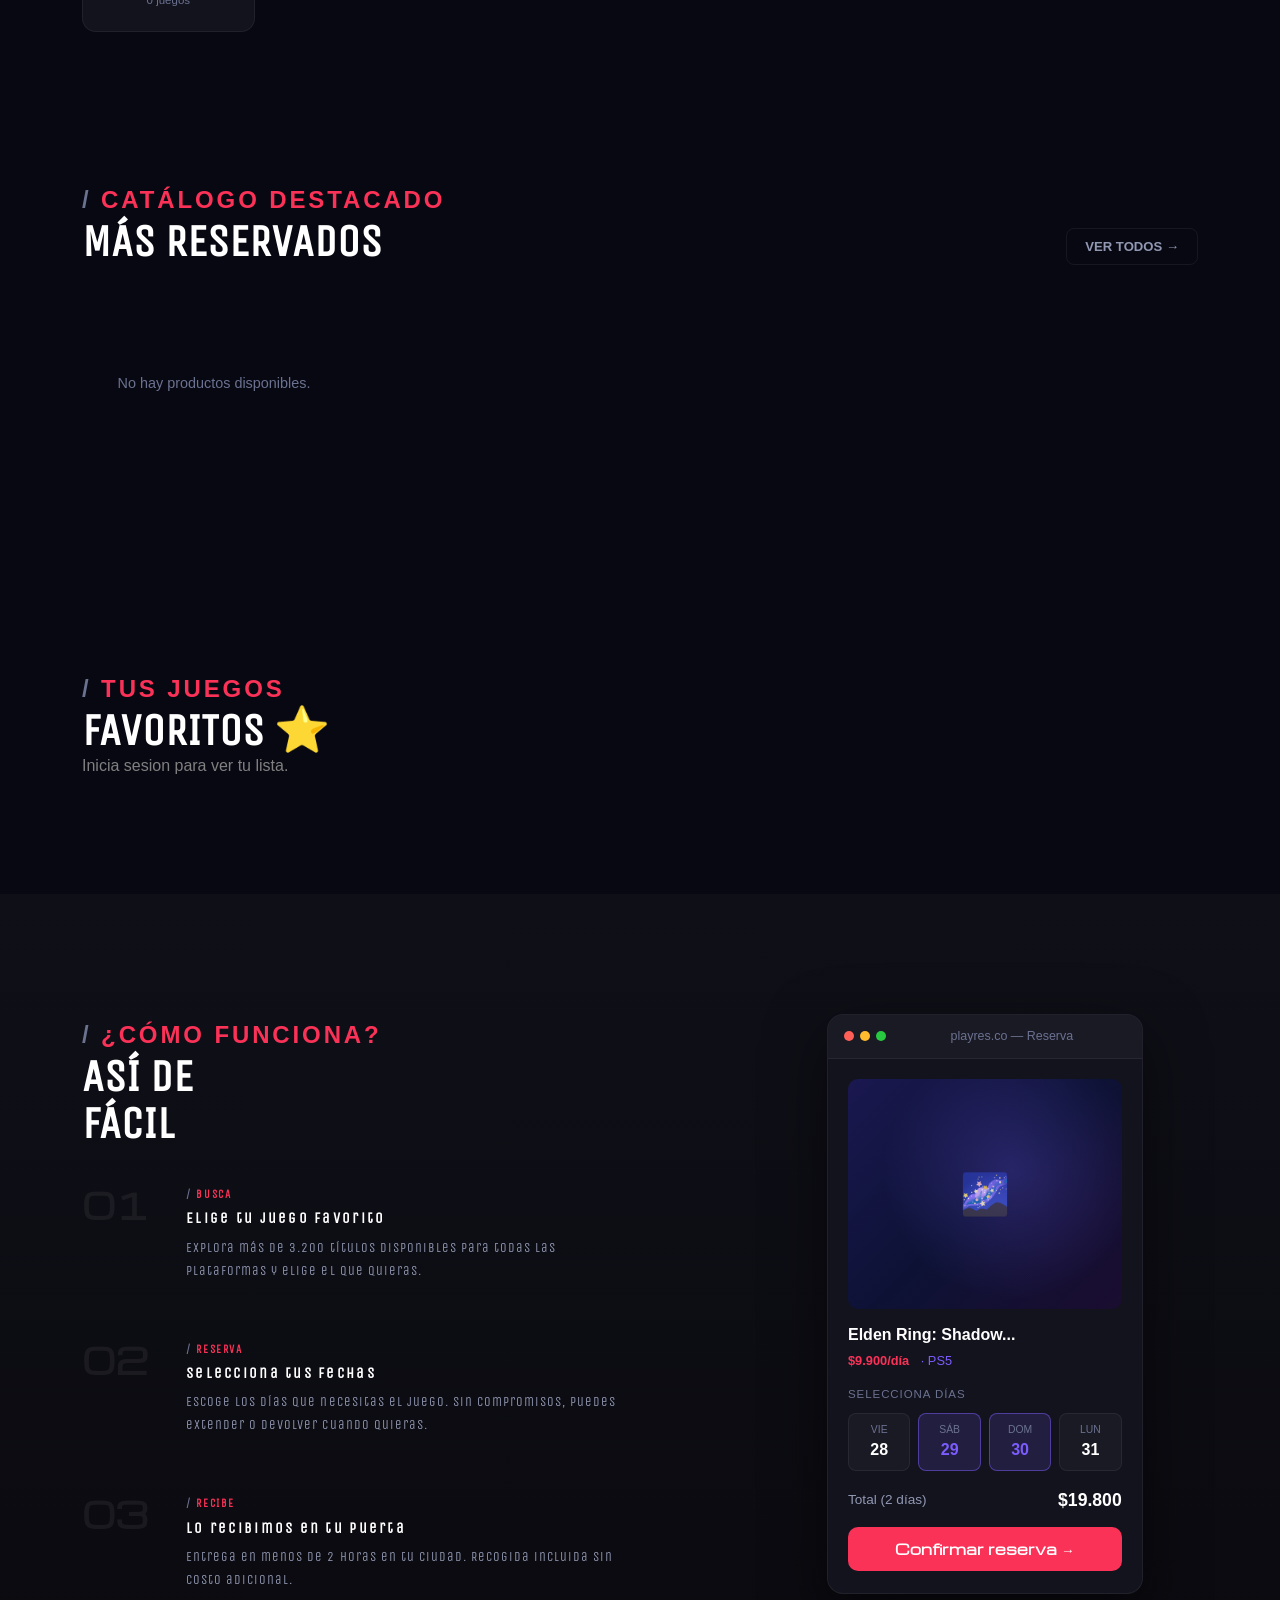
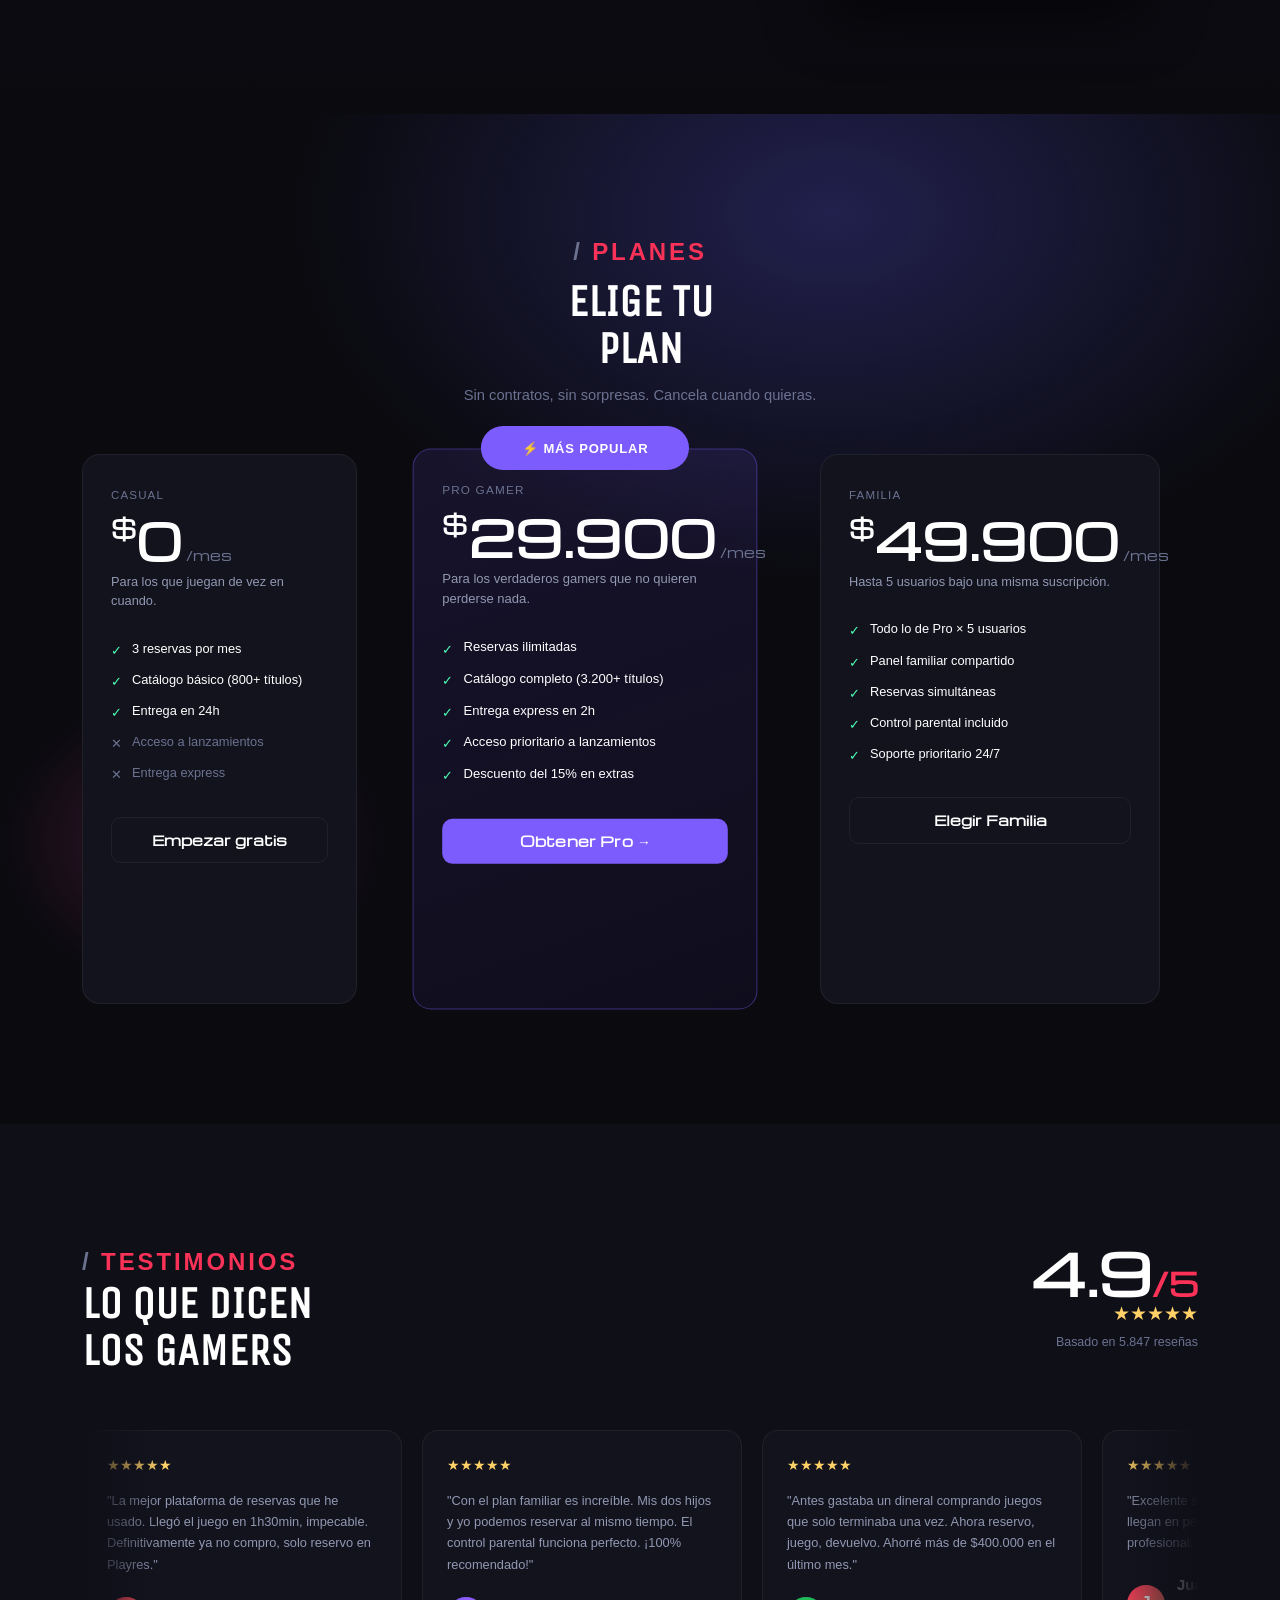
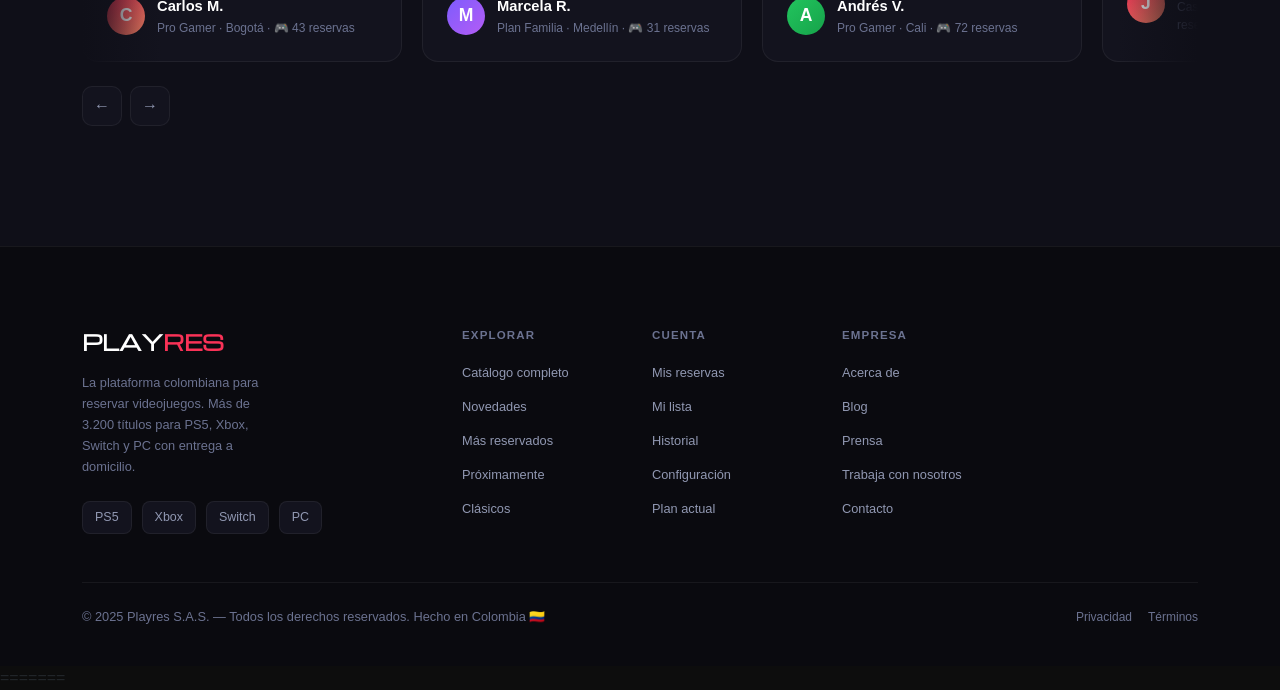
==== commit 5020b68a: "Merge pull request #45 from JuanD-777/develop Develop" ====
--- a/frontend/index.html
+++ b/frontend/index.html
@@ -36,85 +36,36 @@
         </button>
 
         <div class="collapse navbar-collapse" id="navbarNav">
-          <ul
-            class="navbar-nav ms-auto mb-2 mb-lg-0 gap-lg-2 align-items-center"
-          >
-            <a href="catalogo.html" class="btn-ver">VER TODOS →</a>
-            <li class="nav-item">
-              <a class="nav-link" href="#categorias">Categorías</a>
-            </li>
-            <li class="nav-item">
-              <a class="nav-link" href="#catalogo">Novedades</a>
-            </li>
-            <li class="nav-item">
-              <a class="nav-link" href="#planes">Planes</a>
-            </li>
-            <li class="nav-item">
-              <a class="nav-link" href="#comunidad">Comunidad</a>
-            </li>
+          <ul class="navbar-nav mx-auto mb-2 mb-lg-0 gap-lg-3 align-items-center">
+            <li class="nav-item"><a class="nav-link" href="catalogo.html">Explorar</a></li>
+            <li class="nav-item"><a class="nav-link" href="#categorias">Categorías</a></li>
+            <li class="nav-item"><a class="nav-link" href="#catalogo">Novedades</a></li>
+            <li class="nav-item"><a class="nav-link" href="#planes">Planes</a></li>
+            <li class="nav-item"><a class="nav-link" href="#comunidad">Comunidad</a></li>
           </ul>
 
-          <div class="d-flex align-items-center gap-2 ms-lg-3 mt-3 mt-lg-0">
+          <div class="d-flex align-items-center gap-3 mt-3 mt-lg-0">
             <div id="navAuthButtons" class="d-flex gap-2">
-              <a
-                href="#"
-                class="btn btn-login btn-sm"
-                data-bs-toggle="modal"
-                data-bs-target="#loginModal"
-                >Iniciar sesión</a
-              >
-              <a
-                href="#"
-                class="btn btn-login btn-sm"
-                data-bs-toggle="modal"
-                data-bs-target="#registerModal"
-                >Registrarse</a
-              >
-            </div>
-
-            <div
-              id="navUserProfile"
-              class="d-none d-flex align-items-center gap-3"
-            >
+              <a href="#" class="btn btn-login btn-sm" data-bs-toggle="modal" data-bs-target="#loginModal">Iniciar sesión</a>
+              <a href="#" class="btn btn-reservar btn-sm" data-bs-toggle="modal" data-bs-target="#registerModal">Registrarse</a>
+            </div>
+
+            <div id="navUserProfile" class="d-none d-flex align-items-center">
               <div class="dropdown">
-                <div
-                  class="d-flex align-items-center gap-2"
-                  data-bs-toggle="dropdown"
-                  style="cursor: pointer;"
-                >
-                  <span
-                    id="userNameDisplay"
-                    class="fw-bold"
-                    style="color: aliceblue; font-size: 0.9rem"
-                  ></span>
-                  <div
-                    id="userAvatarInitials"
+                <div class="d-flex align-items-center gap-2" data-bs-toggle="dropdown" style="cursor:pointer;">
+                  <span id="userNameDisplay" class="fw-bold" style="color:aliceblue;font-size:0.9rem;"></span>
+                  <div id="userAvatarInitials"
                     class="rounded-circle d-flex justify-content-center align-items-center fw-bold"
-                    style="
-                      width: 35px;
-                      height: 35px;
-                      font-size: 0.8rem;
-                      background-color: var(--red);
-                      color: white;
-                    "
-                  ></div>
-                </div>
-                <ul class="dropdown-menu dropdown-menu-end" style="background-color: #1a1a2e; border: 1px solid rgba(255,255,255,0.1);">
-                  <li>
-                    <a id="btnPanelAdmin" href="admin.html" class="dropdown-item d-none" style="color: var(--red); font-weight: 600;">
-                      Panel Admin
-                    </a>
-                  </li>
-                  <li>
-                    <button class="dropdown-item" style="color: white;" onclick="cerrarSesion()">
-                      Salir
-                    </button>
-                  </li>
+                    style="width:36px;height:36px;font-size:0.8rem;background-color:var(--red);color:white;">
+                  </div>
+                </div>
+                <ul class="dropdown-menu dropdown-menu-end" style="background-color:#1a1a2e;border:1px solid rgba(255,255,255,0.1);">
+                  <li><a id="btnPanelAdmin" href="admin.html" class="dropdown-item d-none" style="color:var(--red);font-weight:600;">Panel Admin</a></li>
+                  <li><a href="mis-reservas.html" class="dropdown-item" style="color:white;">Mis Reservas</a></li>
+                  <li><button class="dropdown-item" style="color:white;" onclick="cerrarSesion()">Salir</button></li>
                 </ul>
               </div>
             </div>
-
-            <a href="#" class="btn btn-reservar btn-sm">Reservar ahora →</a>
           </div>
         </div>
       </div>
